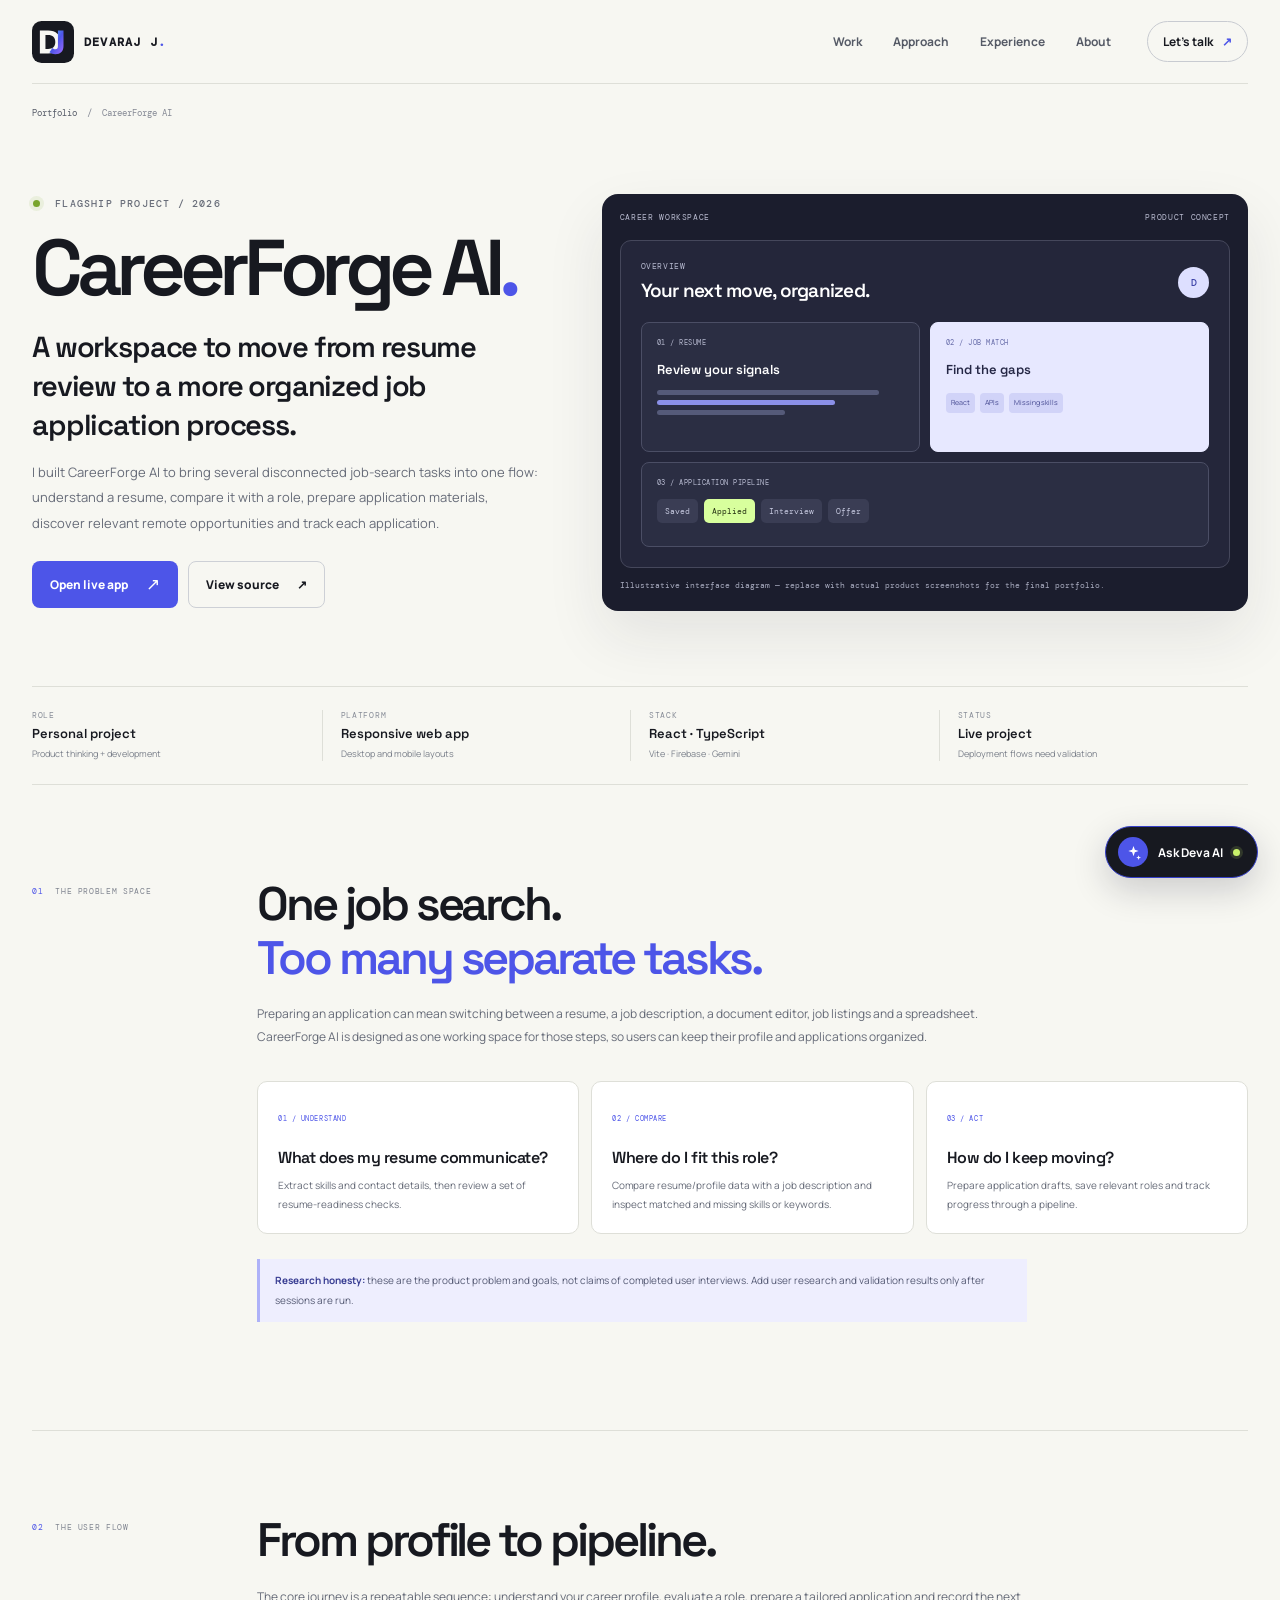
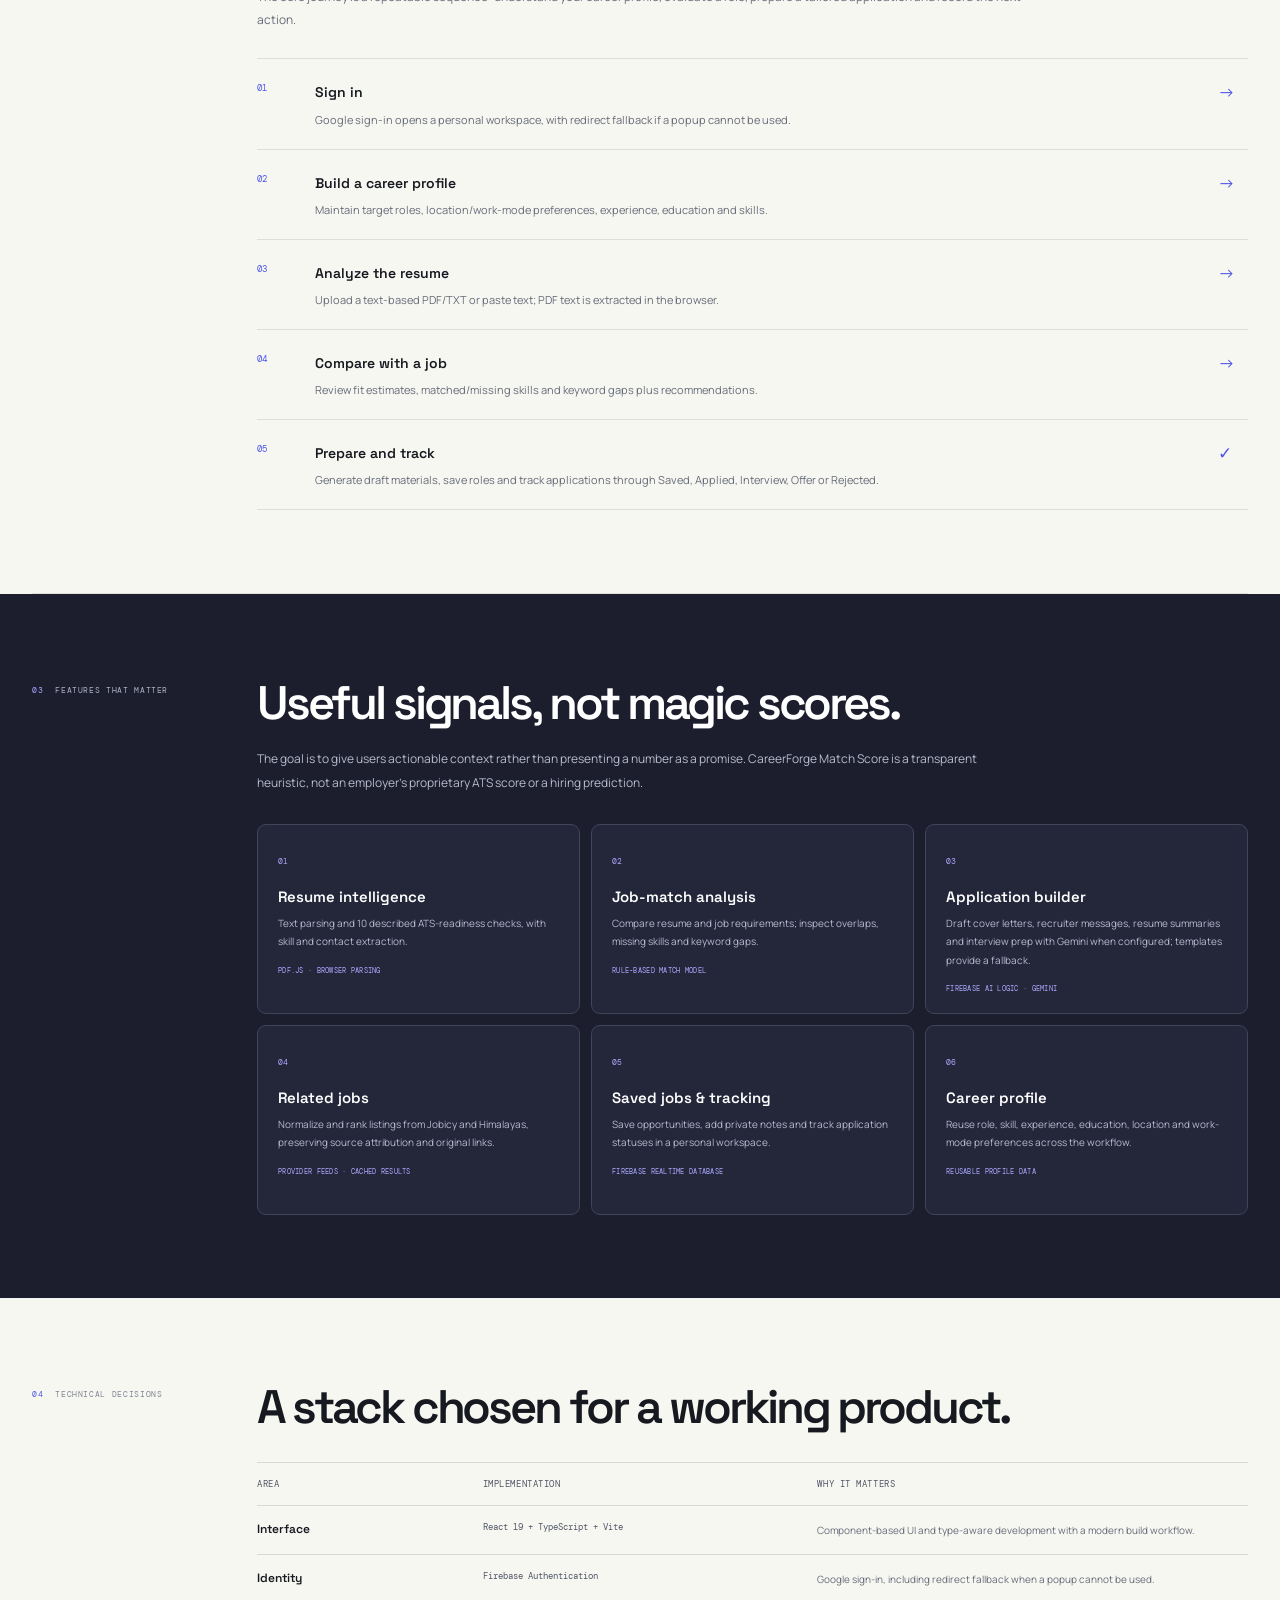
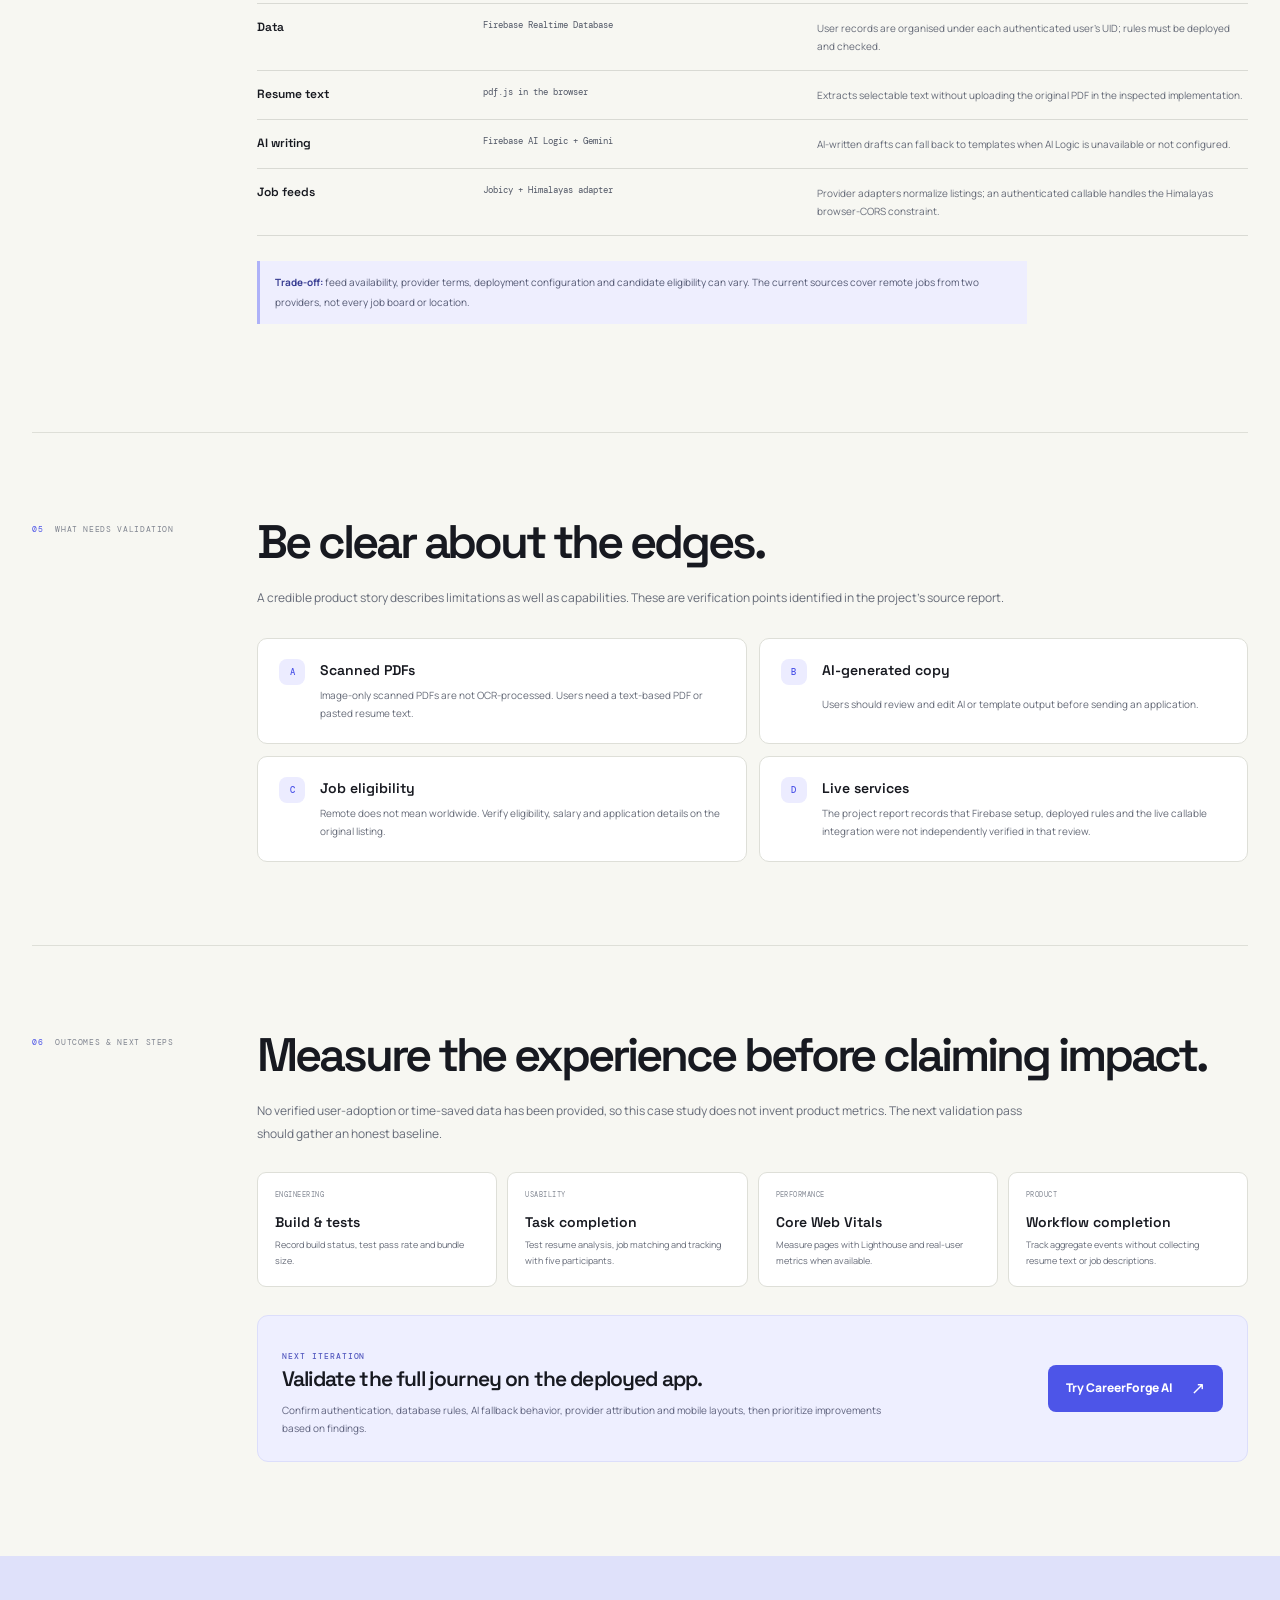
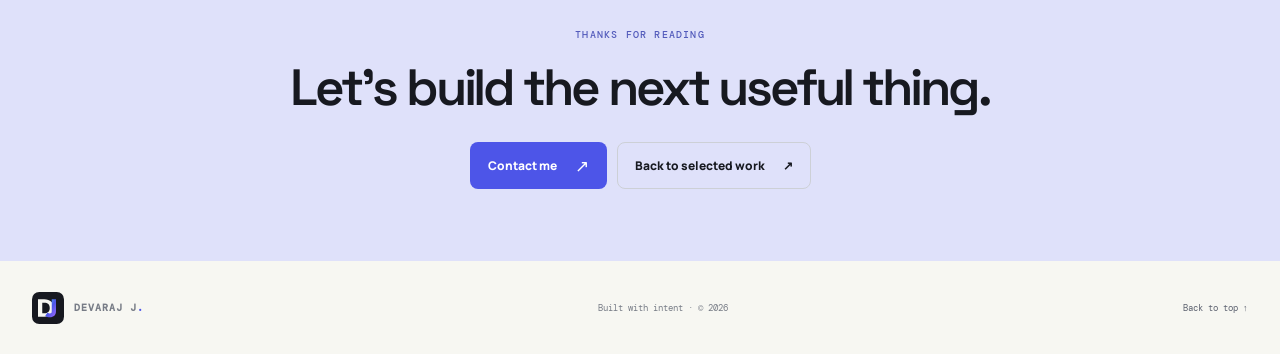
==== case-study.html @ 65871c7b "refresh case-study assistant assets after mobile spacing fix" ====
<!doctype html>
<html lang="en">
<head>
<meta charset="utf-8"><meta name="viewport" content="width=device-width, initial-scale=1">
<meta name="theme-color" content="#f7f7f2">
<title>CareerForge AI Case Study — Devaraj J</title>
<meta name="description" content="A technical and product case study of CareerForge AI: resume analysis, job matching, AI-assisted application drafting, related jobs and application tracking.">
<meta name="robots" content="index,follow">
<link rel="canonical" href="https://devauchiha001.github.io/Devaportfolio/case-study.html">
<meta property="og:type" content="article"><meta property="og:title" content="CareerForge AI — Devaraj J Case Study">
<meta property="og:description" content="Product workflow, technical choices and lessons from building CareerForge AI.">
<meta property="og:image" content="https://raw.githubusercontent.com/devauchiha001/Devaportfolio/main/logo.svg">
<link rel="icon" href="logo.svg"><link rel="preconnect" href="https://fonts.googleapis.com"><link rel="preconnect" href="https://fonts.gstatic.com" crossorigin>
<link href="https://fonts.googleapis.com/css2?family=DM+Mono:wght@400;500&family=Manrope:wght@400;500;600;700;800&family=Space+Grotesk:wght@400;500;600;700&display=swap" rel="stylesheet">
<link rel="stylesheet" href="style.css?v=20261011-2"><link rel="stylesheet" href="case-study.css?v=20261011-2">
<script type="application/ld+json">{"@context":"https://schema.org","@type":"SoftwareApplication","name":"CareerForge AI","applicationCategory":"BusinessApplication","operatingSystem":"Web","url":"https://careerforge-ai.de5.net/","author":{"@type":"Person","name":"Devaraj J"}}</script>
  <link rel="stylesheet" href="ai-assistant.css?v=20261011-4">
</head>
<body>
<a class="skip-link" href="#main">Skip to content</a><div class="site-shell">
<header class="site-header" id="top">
<a class="wordmark" href="index.html" aria-label="Devaraj J portfolio home"><span class="wordmark-mark"><img class="wordmark-image" src="logo.svg" alt=""></span><span class="wordmark-name">DEVARAJ J<span class="wordmark-dot">.</span></span></a>
<button class="menu-toggle" type="button" aria-label="Open navigation" aria-expanded="false" aria-controls="primary-nav"><span></span><span></span></button>
<nav class="primary-nav" id="primary-nav" aria-label="Main navigation"><a href="index.html#work">Work</a><a href="index.html#approach">Approach</a><a href="index.html#experience">Experience</a><a href="index.html#about">About</a></nav>
<a class="header-contact" href="index.html#contact">Let's talk <span aria-hidden="true">↗</span></a>
</header>
<main id="main" class="case-main">
<div class="case-breadcrumb"><a href="index.html">Portfolio</a><span>/</span><span>CareerForge AI</span></div>
<section class="case-hero">
<div class="case-hero-copy reveal"><p class="eyebrow"><span class="eyebrow-dot"></span> FLAGSHIP PROJECT / 2026</p><h1>CareerForge AI<span class="case-dot">.</span></h1>
<p class="case-subtitle">A workspace to move from resume review to a more organized job application process.</p>
<p class="case-intro">I built CareerForge AI to bring several disconnected job-search tasks into one flow: understand a resume, compare it with a role, prepare application materials, discover relevant remote opportunities and track each application.</p>
<div class="case-hero-actions"><a class="button button-primary" href="https://careerforge-ai.de5.net/" target="_blank" rel="noopener noreferrer">Open live app <span aria-hidden="true">↗</span></a><a class="button button-secondary" href="https://github.com/devauchiha001/careerforge-ai-main" target="_blank" rel="noopener noreferrer">View source <span aria-hidden="true">↗</span></a></div></div>
<div class="case-visual reveal" aria-label="Concept illustration of the CareerForge AI workflow">
<div class="case-visual-top"><span>CAREER WORKSPACE</span><span>PRODUCT CONCEPT</span></div>
<div class="case-dashboard"><div class="case-dashboard-head"><div><small>OVERVIEW</small><b>Your next move, organized.</b></div><span class="dashboard-avatar">D</span></div>
<div class="case-dashboard-grid"><div class="dashboard-tile"><span>01 / RESUME</span><b>Review your signals</b><div class="fake-lines"><i></i><i></i><i></i></div></div>
<div class="dashboard-tile accent-tile"><span>02 / JOB MATCH</span><b>Find the gaps</b><div class="skill-chips"><i>React</i><i>APIs</i><i>Missing skills</i></div></div>
<div class="dashboard-tile wide-tile"><span>03 / APPLICATION PIPELINE</span><div class="pipeline"><i>Saved</i><b>Applied</b><i>Interview</i><i>Offer</i></div></div></div></div>
<p class="case-visual-caption">Illustrative interface diagram — replace with actual product screenshots for the final portfolio.</p></div></section>
<section class="case-facts" aria-label="Project details">
<div><span>ROLE</span><b>Personal project</b><small>Product thinking + development</small></div><div><span>PLATFORM</span><b>Responsive web app</b><small>Desktop and mobile layouts</small></div><div><span>STACK</span><b>React · TypeScript</b><small>Vite · Firebase · Gemini</small></div><div><span>STATUS</span><b>Live project</b><small>Deployment flows need validation</small></div></section>
<section class="case-section"><div class="case-section-label"><span>01</span><span>THE PROBLEM SPACE</span></div><div class="case-section-content">
<h2>One job search.<br><em>Too many separate tasks.</em></h2><p>Preparing an application can mean switching between a resume, a job description, a document editor, job listings and a spreadsheet. CareerForge AI is designed as one working space for those steps, so users can keep their profile and applications organized.</p>
<div class="problem-cards"><article><span>01 / UNDERSTAND</span><h3>What does my resume communicate?</h3><p>Extract skills and contact details, then review a set of resume-readiness checks.</p></article><article><span>02 / COMPARE</span><h3>Where do I fit this role?</h3><p>Compare resume/profile data with a job description and inspect matched and missing skills or keywords.</p></article><article><span>03 / ACT</span><h3>How do I keep moving?</h3><p>Prepare application drafts, save relevant roles and track progress through a pipeline.</p></article></div>
<p class="case-note"><strong>Research honesty:</strong> these are the product problem and goals, not claims of completed user interviews. Add user research and validation results only after sessions are run.</p></div></section>
<section class="case-section"><div class="case-section-label"><span>02</span><span>THE USER FLOW</span></div><div class="case-section-content">
<h2>From profile to pipeline.</h2><p>The core journey is a repeatable sequence: understand your career profile, evaluate a role, prepare a tailored application and record the next action.</p>
<ol class="flow-list">
<li><span>01</span><div><b>Sign in</b><p>Google sign-in opens a personal workspace, with redirect fallback if a popup cannot be used.</p></div><i>→</i></li>
<li><span>02</span><div><b>Build a career profile</b><p>Maintain target roles, location/work-mode preferences, experience, education and skills.</p></div><i>→</i></li>
<li><span>03</span><div><b>Analyze the resume</b><p>Upload a text-based PDF/TXT or paste text; PDF text is extracted in the browser.</p></div><i>→</i></li>
<li><span>04</span><div><b>Compare with a job</b><p>Review fit estimates, matched/missing skills and keyword gaps plus recommendations.</p></div><i>→</i></li>
<li><span>05</span><div><b>Prepare and track</b><p>Generate draft materials, save roles and track applications through Saved, Applied, Interview, Offer or Rejected.</p></div><i>✓</i></li>
</ol></div></section>
<section class="case-section case-dark"><div class="case-section-label"><span>03</span><span>FEATURES THAT MATTER</span></div><div class="case-section-content">
<h2>Useful signals, not magic scores.</h2><p>The goal is to give users actionable context rather than presenting a number as a promise. CareerForge Match Score is a transparent heuristic, not an employer's proprietary ATS score or a hiring prediction.</p>
<div class="capability-grid">
<article><span>01</span><h3>Resume intelligence</h3><p>Text parsing and 10 described ATS-readiness checks, with skill and contact extraction.</p><small>PDF.JS · BROWSER PARSING</small></article>
<article><span>02</span><h3>Job-match analysis</h3><p>Compare resume and job requirements; inspect overlaps, missing skills and keyword gaps.</p><small>RULE-BASED MATCH MODEL</small></article>
<article><span>03</span><h3>Application builder</h3><p>Draft cover letters, recruiter messages, resume summaries and interview prep with Gemini when configured; templates provide a fallback.</p><small>FIREBASE AI LOGIC · GEMINI</small></article>
<article><span>04</span><h3>Related jobs</h3><p>Normalize and rank listings from Jobicy and Himalayas, preserving source attribution and original links.</p><small>PROVIDER FEEDS · CACHED RESULTS</small></article>
<article><span>05</span><h3>Saved jobs & tracking</h3><p>Save opportunities, add private notes and track application statuses in a personal workspace.</p><small>FIREBASE REALTIME DATABASE</small></article>
<article><span>06</span><h3>Career profile</h3><p>Reuse role, skill, experience, education, location and work-mode preferences across the workflow.</p><small>REUSABLE PROFILE DATA</small></article>
</div></div></section>
<section class="case-section"><div class="case-section-label"><span>04</span><span>TECHNICAL DECISIONS</span></div><div class="case-section-content">
<h2>A stack chosen for a working product.</h2>
<div class="decision-table"><div class="decision-row decision-head"><span>AREA</span><span>IMPLEMENTATION</span><span>WHY IT MATTERS</span></div>
<div class="decision-row"><b>Interface</b><span>React 19 + TypeScript + Vite</span><p>Component-based UI and type-aware development with a modern build workflow.</p></div>
<div class="decision-row"><b>Identity</b><span>Firebase Authentication</span><p>Google sign-in, including redirect fallback when a popup cannot be used.</p></div>
<div class="decision-row"><b>Data</b><span>Firebase Realtime Database</span><p>User records are organised under each authenticated user's UID; rules must be deployed and checked.</p></div>
<div class="decision-row"><b>Resume text</b><span>pdf.js in the browser</span><p>Extracts selectable text without uploading the original PDF in the inspected implementation.</p></div>
<div class="decision-row"><b>AI writing</b><span>Firebase AI Logic + Gemini</span><p>AI-written drafts can fall back to templates when AI Logic is unavailable or not configured.</p></div>
<div class="decision-row"><b>Job feeds</b><span>Jobicy + Himalayas adapter</span><p>Provider adapters normalize listings; an authenticated callable handles the Himalayas browser-CORS constraint.</p></div></div>
<p class="case-note"><strong>Trade-off:</strong> feed availability, provider terms, deployment configuration and candidate eligibility can vary. The current sources cover remote jobs from two providers, not every job board or location.</p></div></section>
<section class="case-section"><div class="case-section-label"><span>05</span><span>WHAT NEEDS VALIDATION</span></div><div class="case-section-content">
<h2>Be clear about the edges.</h2><p>A credible product story describes limitations as well as capabilities. These are verification points identified in the project's source report.</p>
<div class="learning-grid">
<article><span class="learning-number">A</span><h3>Scanned PDFs</h3><p>Image-only scanned PDFs are not OCR-processed. Users need a text-based PDF or pasted resume text.</p></article>
<article><span class="learning-number">B</span><h3>AI-generated copy</h3><p>Users should review and edit AI or template output before sending an application.</p></article>
<article><span class="learning-number">C</span><h3>Job eligibility</h3><p>Remote does not mean worldwide. Verify eligibility, salary and application details on the original listing.</p></article>
<article><span class="learning-number">D</span><h3>Live services</h3><p>The project report records that Firebase setup, deployed rules and the live callable integration were not independently verified in that review.</p></article>
</div></div></section>
<section class="case-section case-metrics"><div class="case-section-label"><span>06</span><span>OUTCOMES & NEXT STEPS</span></div><div class="case-section-content">
<h2>Measure the experience before claiming impact.</h2><p>No verified user-adoption or time-saved data has been provided, so this case study does not invent product metrics. The next validation pass should gather an honest baseline.</p>
<div class="metric-grid"><div><span>ENGINEERING</span><b>Build & tests</b><small>Record build status, test pass rate and bundle size.</small></div><div><span>USABILITY</span><b>Task completion</b><small>Test resume analysis, job matching and tracking with five participants.</small></div><div><span>PERFORMANCE</span><b>Core Web Vitals</b><small>Measure pages with Lighthouse and real-user metrics when available.</small></div><div><span>PRODUCT</span><b>Workflow completion</b><small>Track aggregate events without collecting resume text or job descriptions.</small></div></div>
<div class="next-step"><div><span class="eyebrow">NEXT ITERATION</span><h3>Validate the full journey on the deployed app.</h3><p>Confirm authentication, database rules, AI fallback behavior, provider attribution and mobile layouts, then prioritize improvements based on findings.</p></div><a class="button button-primary" href="https://careerforge-ai.de5.net/" target="_blank" rel="noopener noreferrer">Try CareerForge AI <span aria-hidden="true">↗</span></a></div>
</div></section>
<section class="case-end"><div class="section-wrap case-end-inner"><p class="eyebrow">THANKS FOR READING</p><h2>Let's build the next useful thing.</h2><div><a class="button button-primary" href="index.html#contact">Contact me <span aria-hidden="true">↗</span></a><a class="button button-secondary" href="index.html#work">Back to selected work <span aria-hidden="true">↗</span></a></div></div></section>
</main>
<footer class="site-footer"><a class="wordmark" href="index.html"><span class="wordmark-mark"><img class="wordmark-image" src="logo.svg" alt=""></span><span class="wordmark-name">DEVARAJ J<span class="wordmark-dot">.</span></span></a><span>Built with intent · © <span id="year"></span></span><a href="#top" class="back-top">Back to top ↑</a></footer>
</div><script src="script.js"></script>

  <div class="deva-ai-widget" id="deva-ai-widget">
    <aside class="deva-ai-panel" id="deva-ai-panel" role="dialog" aria-modal="false" aria-labelledby="deva-ai-title" aria-describedby="deva-ai-status" hidden>
      <div class="deva-ai-panel-head">
        <div class="deva-ai-avatar" aria-hidden="true">
          <svg viewBox="0 0 24 24" fill="none"><path d="M12 2.7 13.9 8l5.4 1.9-5.4 1.9-1.9 5.4-1.9-5.4-5.4-1.9L10.1 8 12 2.7Z" fill="currentColor"/><path d="m19.2 15.8.9 2.5 2.5.9-2.5.9-.9 2.5-.9-2.5-2.5-.9 2.5-.9.9-2.5Z" fill="currentColor"/></svg>
        </div>
        <div class="deva-ai-heading">
          <strong id="deva-ai-title">Deva AI</strong>
          <span>Portfolio assistant</span>
        </div>
        <span class="deva-ai-online"><i></i> Online</span>
        <button class="deva-ai-close" id="deva-ai-close" type="button" aria-label="Close Deva AI">
          <svg viewBox="0 0 24 24" fill="none" aria-hidden="true"><path d="m6 6 12 12M18 6 6 18" stroke="currentColor" stroke-width="1.8" stroke-linecap="round"/></svg>
        </button>
      </div>
      <p class="deva-ai-status" id="deva-ai-status">Preview mode · replies use curated portfolio information; messages are not sent to an AI service yet.</p>
      <div class="deva-ai-messages" id="deva-ai-messages" role="log" aria-live="polite" aria-relevant="additions text">
        <div class="deva-ai-message deva-ai-message-assistant">
          <div class="deva-ai-message-label">DEVA AI</div>
          <div class="deva-ai-bubble">Hi! I can help you explore Devaraj’s projects, skills, experience, and contact links. What would you like to know?</div>
        </div>
      </div>
      <div class="deva-ai-suggestions" id="deva-ai-suggestions" aria-label="Suggested questions">
        <button type="button" data-question="Tell me about CareerForge AI">CareerForge AI</button>
        <button type="button" data-question="Summarize Devaraj's skills">Technical skills</button>
        <button type="button" data-question="Give me a recruiter summary">Recruiter summary</button>
      </div>
      <form class="deva-ai-form" id="deva-ai-form">
        <label class="deva-ai-sr-only" for="deva-ai-input">Ask Deva AI a question</label>
        <input id="deva-ai-input" name="question" type="text" maxlength="500" placeholder="Ask about a project or skill…" autocomplete="off" required>
        <button type="submit" aria-label="Send question">
          <svg viewBox="0 0 24 24" fill="none" aria-hidden="true"><path d="M21 3 10.8 13.2M21 3l-6.5 18-3.7-7.8L3 9.5 21 3Z" stroke="currentColor" stroke-width="1.8" stroke-linecap="round" stroke-linejoin="round"/></svg>
        </button>
      </form>
      <p class="deva-ai-footnote">Answers are based on published portfolio content. Verify technical details in the linked repositories.</p>
    </aside>
    <button class="deva-ai-launcher" id="deva-ai-launcher" type="button" aria-expanded="false" aria-controls="deva-ai-panel" aria-label="Open Deva AI portfolio assistant">
      <span class="deva-ai-launcher-icon" aria-hidden="true"><svg viewBox="0 0 24 24" fill="none"><path d="M12 2.7 13.9 8l5.4 1.9-5.4 1.9-1.9 5.4-1.9-5.4-5.4-1.9L10.1 8 12 2.7Z" fill="currentColor"/><path d="M19.2 15.8l.9 2.5 2.5.9-2.5.9-.9 2.5-.9-2.5-2.5-.9 2.5-.9.9-2.5Z" fill="currentColor"/></svg></span>
      <span>Ask Deva AI</span>
      <span class="deva-ai-launcher-dot" aria-hidden="true"></span>
    </button>
  </div>
<script src="ai-assistant.js?v=20261011-4"></script>
</body></html>
---- style.css ----
:root{--paper:#f7f7f2;--paper-2:#eeefe8;--ink:#171920;--muted:#666b78;--subtle:#8b909a;--line:#dedfd8;--cobalt:#4d55e8;--cobalt-dark:#353fc8;--lavender:#e6e7ff;--lime:#c9f36a;--white:#fff;--display:"Space Grotesk",sans-serif;--body:"Manrope",sans-serif;--mono:"DM Mono",monospace;--page:1220px}*{box-sizing:border-box}html{scroll-behavior:smooth;scroll-padding-top:90px}body{margin:0;background:var(--paper);color:var(--ink);font-family:var(--body);line-height:1.65;-webkit-font-smoothing:antialiased}a{color:inherit}button,a{-webkit-tap-highlight-color:transparent}button{font:inherit}.skip-link{position:absolute;z-index:999;top:10px;left:12px;padding:10px 14px;background:var(--ink);color:#fff;transform:translateY(-160%);border-radius:7px}.skip-link:focus{transform:translateY(0)}.site-shell{overflow:hidden}.section-wrap{width:min(calc(100% - 64px),var(--page));margin-inline:auto}.site-header{height:84px;display:flex;align-items:center;gap:36px;width:min(calc(100% - 64px),var(--page));margin:auto;border-bottom:1px solid var(--line);position:relative;z-index:20}.wordmark{display:inline-flex;align-items:center;gap:10px;text-decoration:none;min-width:max-content}.wordmark-mark{width:37px;height:37px;display:grid;place-items:center;border:1.5px solid var(--ink);border-radius:11px;font:700 13px var(--display);letter-spacing:-.1em}.wordmark-mark span{color:var(--cobalt)}.wordmark-name{font:700 12px var(--mono);letter-spacing:.1em}.wordmark-dot{color:var(--cobalt)}.primary-nav{display:flex;align-items:center;gap:31px;margin-left:auto}.primary-nav a,.header-contact{font-size:12px;text-decoration:none;font-weight:700;color:#555a66;transition:color .2s}.primary-nav a:hover,.primary-nav a:focus-visible{color:var(--cobalt)}.header-contact{color:var(--ink);border:1px solid #c8cbd1;padding:10px 15px;border-radius:99px;min-width:max-content}.header-contact span{color:var(--cobalt);margin-left:7px}.menu-toggle{display:none}.hero{display:grid;grid-template-columns:1.03fr .97fr;gap:52px;align-items:center;padding-block:94px 102px;min-height:665px}.eyebrow{font:500 10px var(--mono);letter-spacing:.12em;color:#686d79;margin:0 0 18px}.eyebrow-dot{display:inline-block;width:7px;height:7px;border-radius:50%;background:#79a52c;box-shadow:0 0 0 4px #79a52c1a;margin:0 8px 0 1px}.hero h1{font:600 clamp(43px,5.25vw,70px)/1.08 var(--display);letter-spacing:-.065em;max-width:680px;margin:0}.text-highlight{color:var(--cobalt);position:relative}.hero-summary{font-size:15px;line-height:1.85;color:var(--muted);max-width:560px;margin:26px 0 0}.hero-actions,.contact-actions{display:flex;flex-wrap:wrap;gap:11px;margin-top:27px}.button{min-height:47px;display:inline-flex;align-items:center;justify-content:center;gap:18px;text-decoration:none;border-radius:8px;padding:0 17px;font-size:12px;font-weight:800;border:1px solid transparent;transition:transform .22s,background .22s,border-color .22s}.button:hover{transform:translateY(-2px)}.button:focus-visible,.text-link:focus-visible,.primary-nav a:focus-visible,.header-contact:focus-visible,.about-links a:focus-visible,.back-top:focus-visible{outline:3px solid #767cff;outline-offset:4px}.button-primary{background:var(--cobalt);color:white}.button-primary:hover{background:var(--cobalt-dark)}.button-primary span{font-size:17px;font-weight:400}.button-secondary{background:transparent;border-color:#cdd0d6;color:var(--ink)}.button-secondary:hover{border-color:var(--cobalt)}.hero-footnote{margin-top:33px;display:flex;gap:20px;flex-wrap:wrap;font:400 10px var(--mono);color:#777c86}.availability{display:inline-flex;align-items:center;gap:8px}.availability span{height:6px;width:6px;background:#78a52c;border-radius:50%}.hero-location{padding-left:20px;border-left:1px solid var(--line)}.hero-visual{position:relative;min-width:0;padding:17px 0 9px 14px}.visual-topline,.visual-caption{display:flex;justify-content:space-between;gap:12px;font:400 9px var(--mono);letter-spacing:.05em;color:#777b87}.tiny-status{display:inline-flex;gap:6px;align-items:center}.tiny-status i,.status-tag i{width:6px;height:6px;background:#79a52c;border-radius:50%;display:inline-block}.product-window{position:relative;z-index:1;margin-top:13px;border:1px solid #d5d6d0;border-radius:13px;background:#fff;box-shadow:0 28px 80px #25274313;overflow:hidden;transform:rotate(1.1deg)}.window-bar{height:37px;background:#f6f6f4;border-bottom:1px solid #e8e8e4;display:flex;align-items:center;justify-content:space-between;padding:0 14px;color:#777b84;font:400 9px var(--mono)}.window-dots{display:flex;gap:4px}.window-dots i{height:6px;width:6px;border-radius:50%;background:#d0d2d7}.window-dots i:first-child{background:#d6a7a2}.window-dots i:nth-child(2){background:#e7d19d}.window-dots i:nth-child(3){background:#add1a4}.window-menu{letter-spacing:1px}.workspace{display:grid;grid-template-columns:45px 1fr;min-height:325px}.workspace-sidebar{padding:14px 0;display:flex;align-items:center;flex-direction:column;gap:18px;background:#fafaf8;border-right:1px solid #ededea;color:#999eaa}.mini-brand{font:700 13px var(--display);color:var(--cobalt);margin-bottom:8px}.workspace-sidebar i{font-style:normal;font-size:13px;width:25px;height:25px;display:grid;place-items:center;border-radius:7px}.workspace-sidebar .side-active{background:var(--lavender);color:var(--cobalt)}.side-bottom{margin-top:auto;background:#ececff;color:var(--cobalt);border-radius:50%;width:24px;height:24px;display:grid;place-items:center;font:500 8px var(--mono)}.workspace-content{padding:20px 20px 16px;min-width:0}.workspace-greeting{display:flex;justify-content:space-between;align-items:center;gap:10px}.workspace-greeting>div{display:grid;gap:5px}.ui-overline{font:400 8px var(--mono);letter-spacing:.09em;color:#8e93a0}.workspace-greeting strong{font:600 17px var(--display);letter-spacing:-.04em}.avatar-chip{height:25px;width:25px;border-radius:8px;background:#f0eeff;display:grid;place-items:center;color:var(--cobalt);font:600 10px var(--mono)}.mini-stat-row{display:grid;grid-template-columns:1fr 1fr;gap:10px;margin-top:17px}.mini-stat{border:1px solid #e8e9ed;border-radius:7px;padding:12px;display:grid;gap:5px}.mini-stat small,.match-panel-heading{font:400 8px var(--mono);letter-spacing:.06em;color:#838894}.mini-stat b{font:600 13px var(--display)}.stat-pill,.stat-link{font-size:8px;color:#6a8f29}.stat-link{color:var(--cobalt)}.match-panel{border:1px solid #e4e5ed;border-radius:8px;padding:13px;margin-top:11px;background:#fdfdff}.match-panel-heading{display:flex;justify-content:space-between;align-items:center}.match-badge{font-size:7px;background:#efefff;color:var(--cobalt);border-radius:99px;padding:4px 6px}.match-role{display:flex;align-items:center;gap:9px;margin-top:13px}.company-mark{width:30px;height:30px;display:grid;place-items:center;border-radius:7px;background:#ececff;color:var(--cobalt);font-size:16px}.match-role>div{display:grid;gap:2px;min-width:0}.match-role b{font-size:10px}.match-role small{font-size:8px;color:#9297a1}.match-arrow{margin-left:auto;color:var(--cobalt)}.match-line{height:5px;background:#edeeef;border-radius:99px;margin-top:15px;overflow:hidden}.match-line span{display:block;width:68%;height:100%;background:#858bf0;border-radius:inherit}.match-foot{display:flex;justify-content:space-between;gap:8px;font-size:8px;color:#8b909b;margin-top:7px}.mini-row-footer{display:flex;justify-content:space-between;gap:6px;margin-top:13px;font-size:7px;color:#9b9faa}.visual-caption{margin-top:13px;font-size:8px}.orbit{position:absolute;border:1px solid #dfe0ff;border-radius:50%;pointer-events:none}.orbit-one{height:295px;width:295px;right:-80px;top:26px}.orbit-two{height:385px;width:385px;right:-125px;top:-20px;border-color:#e8e9f5}.tech-ribbon{border-block:1px solid var(--line);background:#f1f2ec;min-height:75px;display:flex;align-items:center;justify-content:center;gap:32px;padding:20px 32px;flex-wrap:wrap}.ribbon-label{font:500 9px var(--mono);letter-spacing:.11em;color:#8b9097}.ribbon-items{display:flex;align-items:center;gap:22px;flex-wrap:wrap;justify-content:center}.ribbon-items span{font:600 12px var(--display);color:#545966}.ribbon-items i{font-style:normal;font-size:11px;color:var(--cobalt)}.work-section{padding-block:116px 125px}.section-heading{display:flex;align-items:end;justify-content:space-between;gap:45px;margin-bottom:45px}.section-heading h2{font:600 clamp(34px,4vw,51px)/1.13 var(--display);letter-spacing:-.06em;margin:0}.heading-period{color:var(--cobalt)}.section-intro{max-width:390px;color:var(--muted);font-size:13px;line-height:1.85;margin:0 0 4px}.featured-project{display:grid;grid-template-columns:1fr 1fr;border:1px solid #d8d9d2;border-radius:15px;overflow:hidden;background:#fff;box-shadow:0 12px 35px #292d4410}.featured-art{min-height:425px;padding:22px 24px;position:relative;overflow:hidden;background:#181a2a;color:white;display:flex;flex-direction:column;justify-content:space-between}.featured-art:before{content:"";position:absolute;width:410px;height:410px;border:1px solid #fff2;border-radius:50%;right:-160px;top:18px}.featured-art:after{content:"";position:absolute;width:310px;height:310px;border:1px solid #fff2;border-radius:50%;right:-110px;top:68px}.art-label{position:relative;z-index:2;display:flex;justify-content:space-between;font:400 9px var(--mono);letter-spacing:.08em;color:#b8bbd0}.forge-art-title{position:relative;z-index:2;margin-top:37px;font:600 clamp(45px,5.4vw,72px)/.96 var(--display);letter-spacing:-.075em}.forge-art-title span{color:#aaaaff}.forge-art-title b{font:500 12px var(--mono);letter-spacing:.08em;vertical-align:top;margin-left:8px;color:var(--lime)}.forge-art-subtitle{position:relative;z-index:2;font:400 9px var(--mono);letter-spacing:.17em;color:#c5c7dc;margin-top:11px}.forge-art-panels{position:relative;z-index:2;display:flex;justify-content:flex-end;align-items:end;gap:9px;margin-top:16px}.forge-panel{border:1px solid #ffffff33;background:#202237ed;border-radius:8px;padding:12px;width:48%;box-shadow:0 15px 30px #0003}.forge-panel>span{font:400 7px var(--mono);letter-spacing:.08em;color:#aaaec6}.forge-panel i{height:6px;background:#6b6f8d;display:block;border-radius:99px;margin-top:10px;width:88%}.forge-panel i:nth-of-type(2){width:69%;background:#9a9df9}.forge-panel i.short{width:48%}.forge-panel b{display:block;font:500 10px var(--display);margin-top:13px}.panel-two{transform:translateY(-15px);background:#292b43}.panel-check{height:32px;width:32px;border-radius:9px;background:#d8ff92;color:#26340e;display:grid;place-items:center;font-weight:800;margin-top:12px}.forge-panel small{display:block;margin-top:4px;color:#bec1d6;font-size:7px}.art-grid-lines{position:absolute;inset:0;background-image:linear-gradient(#fff 1px,transparent 1px),linear-gradient(90deg,#fff 1px,transparent 1px);background-size:37px 37px;opacity:.045;pointer-events:none}.featured-info{padding:clamp(24px,4vw,49px);display:flex;flex-direction:column;align-items:flex-start}.project-kicker{display:flex;align-items:center;gap:10px;justify-content:space-between;flex-wrap:wrap;width:100%;font:400 8px var(--mono);letter-spacing:.06em;color:#7f8490}.status-tag{display:inline-flex;align-items:center;gap:6px;color:#527824;background:#f0f8e1;border-radius:99px;padding:6px 8px;letter-spacing:0}.featured-info h3{font:600 clamp(27px,3vw,38px)/1.15 var(--display);letter-spacing:-.06em;margin:24px 0 13px;max-width:460px}.featured-info>p,.project-card-copy>p:not(.eyebrow){font-size:12px;line-height:1.9;color:var(--muted);margin:0}.feature-list{display:grid;gap:10px;margin-top:20px;font-size:11px;color:#404551}.feature-list span{display:flex;align-items:center;gap:9px}.feature-list i{font-style:normal;color:var(--cobalt);font-weight:800}.project-stack{display:flex;flex-wrap:wrap;gap:6px;margin-top:19px}.project-stack span{font:400 8px var(--mono);padding:6px 8px;background:#f3f3f0;border:1px solid #e7e8e2;border-radius:5px;color:#626775}.project-links{display:flex;gap:19px;flex-wrap:wrap;margin-top:auto;padding-top:25px}.text-link{font-size:11px;font-weight:800;text-decoration:none;color:var(--cobalt);display:inline-flex;align-items:center;gap:8px}.text-link span{font-size:15px;font-weight:400}.text-link:hover{text-decoration:underline;text-underline-offset:4px}.text-link-muted{color:#535865}.project-grid{display:grid;grid-template-columns:1fr 1fr;gap:19px;margin-top:20px}.project-card{border:1px solid #d8d9d2;border-radius:14px;overflow:hidden;background:#fff}.project-card-art{height:290px;display:block;text-decoration:none;position:relative;overflow:hidden}.study-art{background:#e8e9df;padding:23px}.card-art-number{font:400 8px var(--mono);letter-spacing:.08em;color:#777d72}.study-art-name{font:600 clamp(34px,4vw,54px)/.96 var(--display);letter-spacing:-.07em;margin-top:35px;color:#252922;position:relative;z-index:1}.study-art-name em{font-style:normal;color:#5b64dc}.study-art-card{position:absolute;right:22px;bottom:22px;width:56%;padding:16px;border:1px solid #d7d9cd;border-radius:10px;background:#f8f8f1;box-shadow:0 15px 35px #292d4414;transform:rotate(-3deg)}.study-art-card small{font:400 7px var(--mono);color:#888e7a}.study-art-card b{display:block;margin-top:7px;font:600 12px var(--display)}.study-progress{height:5px;background:#e5e6de;border-radius:99px;display:block;margin-top:12px;overflow:hidden}.study-progress i{display:block;height:100%;width:71%;background:#7780e8}.study-art-card>div{display:flex;justify-content:space-between;margin-top:9px;font-size:7px;color:#73796d}.art-corner-arrow{position:absolute;right:20px;top:20px;height:30px;width:30px;border-radius:50%;background:#f8f8f1;display:grid;place-items:center;color:#4d55e8}.project-card-copy{padding:27px}.project-card-copy .eyebrow{font-size:8px;margin-bottom:10px}.project-card-copy h3{font:600 24px var(--display);letter-spacing:-.04em;margin:0 0 10px}.project-card-copy>.text-link{margin-top:23px}.project-note .note-art{height:290px;padding:24px;background:#e9e8fb;position:relative;overflow:hidden}.note-stamp{font:400 8px var(--mono);letter-spacing:.08em;color:#7776ac}.note-symbol{position:absolute;font:600 120px/.95 var(--display);letter-spacing:-.1em;color:#6766b8;left:28px;top:72px}.note-caption{position:absolute;right:26px;top:100px;font:600 14px/1.5 var(--display);letter-spacing:-.03em;color:#282940;text-align:right}.note-lines{position:absolute;left:30px;right:30px;bottom:25px;display:grid;gap:6px}.note-lines i{height:1px;background:#b9b8db}.note-lines i:nth-child(2){width:77%}.note-lines i:nth-child(3){width:89%}.note-lines i:nth-child(4){width:55%}.approach-section{background:#1c1e2d;color:#fff;padding-block:105px 100px}.approach-section .eyebrow{color:#b7bad2}.approach-section .section-heading h2{font-size:clamp(39px,5vw,61px)}.approach-section .section-heading h2 span{color:#aaaaff}.approach-section .section-intro{color:#b4b7c8}.approach-steps{display:grid;grid-template-columns:repeat(4,1fr);border-top:1px solid #444657;border-bottom:1px solid #444657}.approach-step{padding:25px 22px 25px 0;display:flex;gap:17px;border-right:1px solid #444657}.approach-step:not(:first-child){padding-left:22px}.approach-step:last-child{border-right:0}.approach-step>span{font:400 10px var(--mono);color:#aaaaff;padding-top:5px}.approach-step h3{font:600 15px var(--display);margin:0 0 8px}.approach-step p{font-size:11px;line-height:1.8;color:#b4b7c8;margin:0;max-width:230px}.approach-note{font-size:10px;color:#a1a4b8;margin:17px 0 0}.profile-section{padding-block:116px}.experience-list{border-top:1px solid var(--line)}.experience-row{padding:26px 0;display:grid;grid-template-columns:175px 1fr 155px;align-items:start;gap:25px;border-bottom:1px solid var(--line)}.experience-date{font:400 9px var(--mono);letter-spacing:.02em;color:#777c88;padding-top:6px}.experience-row h3{font:600 18px var(--display);letter-spacing:-.03em;margin:0}.experience-company{font:500 10px var(--mono);color:var(--cobalt);margin:5px 0 8px}.experience-row p:last-child{font-size:12px;color:var(--muted);line-height:1.8;margin:0;max-width:600px}.experience-type{font:400 8px var(--mono);letter-spacing:.04em;color:#7e838d;border:1px solid #dedfd9;border-radius:5px;padding:7px 8px;text-align:center;justify-self:end}.about-section{padding-block:0 115px}.about-card{display:grid;grid-template-columns:130px 1fr;gap:32px;padding:clamp(28px,5vw,60px);border-radius:16px;background:#edeee7;border:1px solid #e1e2da}.about-mark{width:86px;height:86px;border:1px solid #b7b9c3;border-radius:25px;display:grid;place-items:center;font:600 28px var(--display);letter-spacing:-.1em;color:var(--ink);transform:rotate(-5deg)}.about-mark span{color:var(--cobalt)}.about-card h2{font:600 clamp(30px,3.4vw,43px)/1.15 var(--display);letter-spacing:-.06em;margin:0 0 16px}.about-card>div:last-child>p:not(.eyebrow){max-width:780px;font-size:12px;color:var(--muted);line-height:1.95;margin:0}.about-links{display:flex;gap:19px;margin-top:21px}.about-links a{font-size:11px;font-weight:800;text-decoration:none;color:var(--cobalt)}.about-links a span{margin-left:4px}.contact-section{background:#dfe1fa;padding-block:91px}.contact-inner{max-width:var(--page)}.contact-inner .eyebrow{color:#535bbb}.contact-inner h2{font:600 clamp(43px,6.4vw,76px)/1.05 var(--display);letter-spacing:-.07em;margin:0;max-width:850px}.contact-inner>p:not(.eyebrow){max-width:590px;font-size:13px;color:#55596d;line-height:1.9}.button-light{background:#f8f8ff;border-color:#c4c7ec;color:#252849}.button-light:hover{border-color:var(--cobalt)}.contact-small{display:block;margin-top:18px;font:400 9px var(--mono);color:#6f7390}.site-footer{min-height:93px;display:flex;align-items:center;justify-content:space-between;gap:20px;width:min(calc(100% - 64px),var(--page));margin:auto;color:#777c86;font:400 9px var(--mono)}.site-footer .wordmark-mark{height:31px;width:31px;border-radius:9px;font-size:11px}.site-footer .wordmark-name{font-size:10px}.back-top{text-decoration:none;color:#5d6270}.back-top:hover{color:var(--cobalt)}.reveal{opacity:0;transform:translateY(18px);transition:opacity .55s ease,transform .55s cubic-bezier(.2,.75,.25,1)}.reveal.is-visible{opacity:1;transform:none}@media(min-width:1400px){.hero{padding-top:112px;padding-bottom:118px}.hero h1{font-size:72px}}@media(max-width:1000px){.section-wrap,.site-header,.site-footer{width:min(calc(100% - 44px),var(--page))}.hero{grid-template-columns:1fr;gap:35px;padding-block:72px 82px}.hero-copy{max-width:760px}.hero-visual{width:min(100%,680px);margin:auto;padding-left:0}.product-window{transform:none}.orbit-one{right:0}.orbit-two{right:-48px}.section-heading{align-items:start;flex-direction:column;gap:18px}.section-intro{max-width:600px}.featured-project{grid-template-columns:1fr 1fr}.featured-art{min-height:400px}.featured-info{padding:26px}.approach-steps{grid-template-columns:1fr 1fr}.approach-step{padding:22px 20px 22px 0}.approach-step:nth-child(2){border-right:0}.approach-step:nth-child(3){padding-left:0;border-top:1px solid #444657}.approach-step:nth-child(4){border-top:1px solid #444657}.experience-row{grid-template-columns:145px 1fr}.experience-type{grid-column:2;justify-self:start}.about-card{grid-template-columns:90px 1fr;gap:24px}}@media(max-width:700px){html{scroll-padding-top:76px}.section-wrap,.site-header,.site-footer{width:calc(100% - 36px)}.site-header{height:72px;gap:12px}.wordmark-mark{width:33px;height:33px}.wordmark-name{font-size:10px}.header-contact{padding:9px 11px;font-size:10px;margin-left:auto}.menu-toggle{display:flex;order:3;flex-direction:column;justify-content:center;gap:5px;width:38px;height:38px;background:transparent;border:1px solid #d0d2d7;border-radius:8px;cursor:pointer}.menu-toggle span{width:15px;height:1.5px;background:var(--ink);margin:auto}.primary-nav{display:none;position:absolute;top:63px;left:0;right:0;background:#fff;border:1px solid var(--line);border-radius:11px;padding:11px;box-shadow:0 15px 30px #18192015;gap:0;flex-direction:column;align-items:stretch;margin:0}.primary-nav.is-open{display:flex}.primary-nav a{padding:12px 10px;border-radius:6px}.primary-nav a:hover{background:#f3f3f1}.hero{padding-block:58px 66px;min-height:unset;gap:36px}.hero h1{font-size:clamp(39px,11vw,58px)}.hero-summary{font-size:13px;margin-top:20px}.eyebrow{font-size:9px;line-height:1.8}.hero-actions{gap:8px}.button{min-height:44px;padding:0 13px;font-size:10px}.hero-footnote{gap:11px;font-size:8px;margin-top:24px}.hero-location{padding-left:11px}.hero-visual{padding-top:4px}.workspace{grid-template-columns:34px 1fr;min-height:280px}.workspace-sidebar{gap:13px}.workspace-content{padding:14px 12px}.workspace-greeting strong{font-size:13px}.mini-stat{padding:9px}.match-panel{padding:10px}.mini-row-footer{font-size:6px}.visual-topline,.visual-caption{font-size:7px}.orbit-one{height:220px;width:220px;right:-75px}.orbit-two{height:285px;width:285px;right:-102px}.tech-ribbon{gap:14px;padding:18px 16px}.ribbon-label{width:100%;text-align:center}.ribbon-items{gap:10px 13px}.ribbon-items span{font-size:10px}.work-section,.profile-section{padding-block:77px}.section-heading{margin-bottom:29px;gap:12px}.section-heading h2{font-size:clamp(32px,9vw,43px)}.section-intro{font-size:12px}.featured-project{grid-template-columns:1fr}.featured-art{min-height:350px;padding:18px}.forge-art-title{font-size:60px;margin-top:28px}.forge-art-panels{margin-top:15px}.featured-info{padding:24px 21px}.featured-info h3{font-size:30px;margin-top:19px}.project-links{margin-top:5px}.project-grid{grid-template-columns:1fr;gap:14px;margin-top:14px}.project-card-art,.study-art,.project-note .note-art{height:245px}.study-art-name{font-size:43px}.study-art-card{width:58%;padding:12px;right:15px;bottom:15px}.note-symbol{font-size:105px;top:60px}.note-caption{top:85px;right:20px;font-size:12px}.project-card-copy{padding:22px}.approach-section{padding-block:75px}.approach-steps{grid-template-columns:1fr}.approach-step,.approach-step:not(:first-child),.approach-step:nth-child(3),.approach-step:nth-child(4){padding:19px 0;border-right:0;border-top:1px solid #444657}.approach-step:first-child{border-top:0}.approach-step p{max-width:none}.experience-row{grid-template-columns:1fr;gap:8px;padding:22px 0}.experience-date{font-size:8px}.experience-row h3{font-size:17px}.experience-type{grid-column:1;font-size:7px;margin-top:4px}.about-section{padding-bottom:78px}.about-card{grid-template-columns:1fr;padding:25px 22px;gap:20px}.about-mark{height:64px;width:64px;font-size:22px;border-radius:19px}.about-card h2{font-size:32px}.contact-section{padding-block:70px}.contact-inner h2{font-size:clamp(39px,11vw,58px)}.contact-inner>p:not(.eyebrow){font-size:12px}.site-footer{padding-block:22px;min-height:unset;flex-wrap:wrap}.site-footer>span{order:3;width:100%}}@media(max-width:380px){.wordmark{gap:7px}.wordmark-name{letter-spacing:.05em}.header-contact{padding:8px}.hero h1{font-size:37px}.hero-location{display:none}.workspace-content{padding:12px 8px}.match-foot{font-size:7px}.project-kicker{font-size:7px}.forge-art-title{font-size:52px}}@media(prefers-reduced-motion:reduce){html{scroll-behavior:auto}*,*::before,*::after{animation-duration:.01ms!important;animation-iteration-count:1!important;scroll-behavior:auto!important;transition-duration:.01ms!important}.reveal{opacity:1;transform:none}}
/* Refined identity and visible professional-profile links */
.wordmark-mark{width:42px;height:42px;border:0;border-radius:0;background:transparent;overflow:visible;letter-spacing:0;font-size:initial}
.wordmark-image{display:block;width:100%;height:100%;object-fit:contain}
.site-footer .wordmark-mark{width:32px;height:32px;border:0;border-radius:0}
.hero-social-links{display:flex;flex-wrap:wrap;align-items:center;gap:9px 10px;margin-top:17px;max-width:100%}
.hero-social-links a{display:inline-flex;align-items:center;justify-content:center;gap:7px;max-width:100%;white-space:nowrap;flex:0 0 auto;font:500 10px var(--mono);line-height:1.3;color:#4d5361;text-decoration:none;padding:9px 11px;border:1px solid #dedfd8;border-radius:8px;background:rgba(255,255,255,.62);transition:color .2s,border-color .2s,background .2s}
.hero-social-links a span{color:var(--cobalt);font-size:14px;line-height:1}
.hero-social-links a:hover{color:var(--cobalt);border-color:#b8bbf4;background:#fff}
@media(max-width:700px){.wordmark-mark{width:36px;height:36px}.hero-social-links{margin-top:14px;gap:8px}.hero-social-links a{font-size:9px;padding:8px 9px}.hero-social-links a:last-child{max-width:100%}}
---- case-study.css ----
.case-main{padding-bottom:0}.case-breadcrumb{width:min(calc(100% - 64px),var(--page));margin:0 auto;padding:23px 0;font:400 9px var(--mono);color:#858995;display:flex;gap:10px}.case-breadcrumb a{color:#575c69;text-decoration:none}.case-hero{width:min(calc(100% - 64px),var(--page));margin:auto;padding:52px 0 75px;display:grid;grid-template-columns:.88fr 1.12fr;gap:62px;align-items:center}.case-hero h1{font:600 clamp(45px,6.3vw,79px)/1 var(--display);letter-spacing:-.08em;margin:0}.case-dot{color:var(--cobalt)}.case-subtitle{font:600 clamp(21px,2.3vw,29px)/1.35 var(--display);letter-spacing:-.04em;margin:20px 0 16px;max-width:590px}.case-intro{font-size:13px;line-height:1.95;color:var(--muted);max-width:570px}.case-hero-actions{display:flex;flex-wrap:wrap;gap:10px;margin-top:25px}.case-visual{background:#1b1d2d;border-radius:16px;padding:18px;box-shadow:0 25px 60px #1d1e3917;color:#fff}.case-visual-top{display:flex;justify-content:space-between;gap:10px;font:400 8px var(--mono);letter-spacing:.08em;color:#b9bbd0}.case-dashboard{border:1px solid #45475b;background:#24263a;border-radius:11px;margin-top:18px;padding:20px}.case-dashboard-head{display:flex;justify-content:space-between;align-items:center}.case-dashboard-head>div{display:grid;gap:7px}.case-dashboard-head small,.dashboard-tile>span{font:400 8px var(--mono);letter-spacing:.07em;color:#b7bad0}.case-dashboard-head b{font:600 19px var(--display);letter-spacing:-.04em}.dashboard-avatar{width:31px;height:31px;display:grid;place-items:center;border-radius:50%;background:#dddfff;color:#3d43a8;font:500 10px var(--mono)}.case-dashboard-grid{display:grid;grid-template-columns:1fr 1fr;gap:10px;margin-top:19px}.dashboard-tile{padding:15px;border:1px solid #4b4e65;border-radius:8px;background:#2b2e43;min-height:130px}.dashboard-tile>span{display:block;font-size:7px}.dashboard-tile>b{display:block;font:600 13px var(--display);margin-top:14px}.fake-lines{display:grid;gap:5px;margin-top:12px}.fake-lines i{display:block;height:5px;border-radius:99px;background:#555a79;width:90%}.fake-lines i:nth-child(2){width:72%;background:#8b90e8}.fake-lines i:nth-child(3){width:52%}.accent-tile{background:#e7e8ff;color:#252745;border-color:#e7e8ff}.accent-tile>span{color:#686daa}.skill-chips{display:flex;flex-wrap:wrap;gap:5px;margin-top:15px}.skill-chips i{font-style:normal;border-radius:4px;background:#d1d3f8;padding:4px 5px;font-size:7px;color:#474b92}.wide-tile{grid-column:1/-1;min-height:85px}.pipeline{display:flex;gap:6px;margin-top:12px;flex-wrap:wrap}.pipeline i,.pipeline b{font-style:normal;font:400 8px var(--mono);padding:7px 8px;border-radius:5px;background:#3a3d54;color:#c6c9df}.pipeline b{background:#d8ff9d;color:#243111}.case-visual-caption{font:400 8px var(--mono);line-height:1.7;color:#a9acc0;margin:11px 0 0}.case-facts{width:min(calc(100% - 64px),var(--page));margin:0 auto 10px;border-block:1px solid var(--line);display:grid;grid-template-columns:repeat(4,1fr);padding:23px 0;gap:18px}.case-facts>div{display:grid;gap:5px;border-right:1px solid var(--line);padding-right:15px}.case-facts>div:last-child{border-right:0}.case-facts span{font:400 8px var(--mono);letter-spacing:.09em;color:#888d98}.case-facts b{font:600 13px var(--display)}.case-facts small{font-size:9px;color:#7b808b}.case-section{width:min(calc(100% - 64px),var(--page));margin:0 auto;padding:83px 0;display:grid;grid-template-columns:190px 1fr;gap:35px;border-bottom:1px solid var(--line)}.case-section-label{display:flex;gap:12px;align-items:flex-start;padding-top:8px;font:400 8px var(--mono);letter-spacing:.08em;color:#808590}.case-section-label span:first-child{color:var(--cobalt)}.case-section-content{min-width:0}.case-section-content>h2{font:600 clamp(32px,4vw,47px)/1.13 var(--display);letter-spacing:-.065em;margin:0 0 17px}.case-section-content>h2 em{font-style:normal;color:var(--cobalt)}.case-section-content>p{max-width:770px;color:var(--muted);font-size:12px;line-height:1.95;margin:0 0 25px}.problem-cards{display:grid;grid-template-columns:repeat(3,1fr);gap:12px;margin-top:33px}.problem-cards article{padding:20px;border:1px solid var(--line);background:#fff;border-radius:10px}.problem-cards article>span{font:400 7px var(--mono);letter-spacing:.08em;color:var(--cobalt)}.problem-cards h3{font:600 16px/1.35 var(--display);letter-spacing:-.03em;margin:18px 0 8px}.problem-cards p{font-size:10px;line-height:1.85;color:var(--muted);margin:0}.case-note{border-left:3px solid #aeb2f8;padding:12px 15px;background:#eeeefe;font-size:10px!important;color:#555a74!important;margin-top:25px!important}.case-note strong{color:#393e93}.flow-list{list-style:none;padding:0;margin:27px 0 0;border-top:1px solid var(--line)}.flow-list li{display:grid;grid-template-columns:44px 1fr 30px;gap:14px;align-items:start;padding:19px 0;border-bottom:1px solid var(--line)}.flow-list li>span{font:400 9px var(--mono);color:var(--cobalt);padding-top:4px}.flow-list li>div b{font:600 14px var(--display)}.flow-list li>div p{font-size:11px;line-height:1.8;color:var(--muted);margin:5px 0 0}.flow-list li>i{font-style:normal;color:var(--cobalt);font-size:17px}.case-dark{width:100%;max-width:none;padding-inline:max(32px,calc((100% - var(--page))/2));background:#1c1e2d;color:#fff;border:0}.case-dark .case-section-label{color:#afb2c8}.case-dark .case-section-label span:first-child{color:#aaaaff}.case-dark .case-section-content>h2{color:#fff}.case-dark .case-section-content>p{color:#b7bbcd}.capability-grid{display:grid;grid-template-columns:repeat(3,1fr);gap:11px;margin-top:30px}.capability-grid article{padding:20px;border:1px solid #41445b;border-radius:9px;background:#24263a;min-height:190px}.capability-grid article>span{font:400 8px var(--mono);color:#aaaaff}.capability-grid h3{font:600 15px var(--display);margin:15px 0 8px}.capability-grid p{font-size:10px;line-height:1.85;color:#b7bbcd;margin:0}.capability-grid small{display:block;font:400 7px var(--mono);letter-spacing:.04em;color:#aaaaff;margin-top:15px}.decision-table{margin-top:28px;border-top:1px solid #d9dad4}.decision-row{display:grid;grid-template-columns:.72fr 1.1fr 1.5fr;gap:19px;padding:15px 0;border-bottom:1px solid #d9dad4;align-items:start;font-size:10px}.decision-head{font:400 8px var(--mono);letter-spacing:.07em;color:#858a95}.decision-row>b{font:600 12px var(--display)}.decision-row>span{font:400 9px var(--mono);color:#515766}.decision-row>p{font-size:10px;line-height:1.8;color:var(--muted);margin:0}.learning-grid{display:grid;grid-template-columns:1fr 1fr;gap:12px;margin-top:28px}.learning-grid article{padding:20px 21px;background:#fff;border:1px solid var(--line);border-radius:10px;display:grid;grid-template-columns:28px 1fr;column-gap:13px}.learning-number{width:26px;height:26px;border-radius:8px;background:#ececff;color:var(--cobalt);display:grid;place-items:center;font:500 9px var(--mono);grid-row:span 2}.learning-grid h3{font:600 14px var(--display);margin:2px 0 7px}.learning-grid p{font-size:10px;line-height:1.85;color:var(--muted);margin:0}.case-metrics{padding-bottom:94px;border-bottom:0}.metric-grid{display:grid;grid-template-columns:repeat(4,1fr);gap:10px;margin:26px 0}.metric-grid>div{padding:17px;border:1px solid var(--line);background:#fff;border-radius:9px;display:flex;flex-direction:column;align-items:flex-start}.metric-grid span{font:400 7px var(--mono);letter-spacing:.07em;color:#858a95}.metric-grid b{font:600 14px var(--display);margin-top:14px}.metric-grid small{font-size:9px;line-height:1.8;color:var(--muted);margin-top:6px}.next-step{display:flex;align-items:center;justify-content:space-between;gap:25px;padding:24px;background:#eeefff;border:1px solid #dcdefb;border-radius:11px;margin-top:28px}.next-step>div{max-width:600px}.next-step .eyebrow{font-size:8px;color:#555ac0;margin-bottom:9px}.next-step h3{font:600 21px/1.25 var(--display);letter-spacing:-.04em;margin:0 0 8px}.next-step p{font-size:10px;line-height:1.8;color:#5f637e;margin:0}.next-step .button{flex-shrink:0}.case-end{background:#dfe1fa;padding:72px 0}.case-end-inner{text-align:center}.case-end-inner .eyebrow{color:#535bbb}.case-end-inner h2{font:600 clamp(32px,4.5vw,51px)/1.15 var(--display);letter-spacing:-.06em;margin:0}.case-end-inner>div{display:flex;justify-content:center;gap:10px;flex-wrap:wrap;margin-top:25px}@media(max-width:1000px){.case-hero{grid-template-columns:1fr;gap:36px;padding-top:30px}.case-hero-copy{max-width:750px}.case-visual{max-width:760px;width:100%;margin:auto}.case-section{grid-template-columns:140px 1fr;gap:24px}.case-dark{padding-inline:22px}.capability-grid{grid-template-columns:1fr 1fr}.metric-grid{grid-template-columns:1fr 1fr}}@media(max-width:700px){.case-breadcrumb,.case-hero,.case-facts,.case-section{width:calc(100% - 36px)}.case-breadcrumb{padding:16px 0;font-size:8px}.case-hero{padding:35px 0 55px;gap:28px}.case-hero h1{font-size:54px}.case-subtitle{font-size:22px}.case-intro{font-size:12px}.case-visual{padding:12px}.case-dashboard{padding:13px}.case-dashboard-head b{font-size:15px}.case-dashboard-grid{gap:7px}.dashboard-tile{padding:11px;min-height:119px}.wide-tile{min-height:75px}.pipeline{gap:4px}.pipeline i,.pipeline b{font-size:7px;padding:6px}.case-facts{grid-template-columns:1fr 1fr;padding:18px 0;gap:18px 10px}.case-facts>div{border-right:0;padding-right:0}.case-facts b{font-size:12px}.case-facts small{font-size:8px}.case-section{grid-template-columns:1fr;gap:15px;padding:55px 0}.case-section-label{padding-top:0}.case-section-content>h2{font-size:34px}.problem-cards{grid-template-columns:1fr}.problem-cards article{padding:17px}.problem-cards h3{margin-top:12px}.flow-list li{grid-template-columns:28px 1fr 20px;gap:9px}.case-dark{width:100%;padding-inline:18px}.capability-grid{grid-template-columns:1fr}.capability-grid article{min-height:unset}.decision-row{grid-template-columns:1fr;gap:7px;padding:13px 0}.decision-head{display:none}.decision-row>b{font-size:12px}.decision-row>p{font-size:10px}.learning-grid{grid-template-columns:1fr}.metric-grid{grid-template-columns:1fr 1fr}.next-step{align-items:flex-start;flex-direction:column;padding:19px}.next-step h3{font-size:19px}.case-end{padding:57px 0}.case-end-inner h2{font-size:35px}}@media(max-width:380px){.case-hero h1{font-size:47px}.case-hero-actions .button{font-size:9px;gap:8px}.case-dashboard-head b{font-size:13px}.metric-grid{grid-template-columns:1fr}}@media(prefers-reduced-motion:reduce){.case-section,.case-hero{scroll-behavior:auto}}
/* Keep the updated portfolio monogram consistent on case-study pages. */
.wordmark-mark{width:42px;height:42px;border:0;border-radius:0;background:transparent;overflow:visible;letter-spacing:0;font-size:initial}
.wordmark-image{display:block;width:100%;height:100%;object-fit:contain}
.site-footer .wordmark-mark{width:32px;height:32px;border:0;border-radius:0}
@media(max-width:700px){.wordmark-mark{width:36px;height:36px}}
---- ai-assistant.css ----
/* Deva AI portfolio assistant — widget-specific, self-contained styles */
.deva-ai-widget{font-family:var(--body,"Manrope",sans-serif);color:#171920}
.deva-ai-widget [hidden]{display:none!important}
.deva-ai-sr-only{position:absolute;width:1px;height:1px;padding:0;margin:-1px;overflow:hidden;clip:rect(0,0,0,0);white-space:nowrap;border:0}
.deva-ai-launcher{position:fixed;z-index:1000;right:22px;bottom:22px;display:inline-flex;align-items:center;gap:10px;min-height:52px;padding:0 17px 0 12px;border:1px solid #353fc8;border-radius:999px;background:#171920;color:#fff;font:700 12px var(--body,"Manrope",sans-serif);box-shadow:0 12px 35px #15172a30;cursor:pointer;transition:transform .2s,box-shadow .2s,background .2s}
.deva-ai-launcher:hover{transform:translateY(-2px);background:#24263a;box-shadow:0 15px 40px #15172a45}
.deva-ai-widget.is-open .deva-ai-launcher{opacity:0;visibility:hidden;pointer-events:none;transform:translateY(6px)}
.deva-ai-launcher:focus-visible,.deva-ai-close:focus-visible,.deva-ai-form button:focus-visible,.deva-ai-suggestions button:focus-visible{outline:3px solid #8187ff;outline-offset:3px}
.deva-ai-launcher-icon{display:grid;place-items:center;width:30px;height:30px;border-radius:50%;background:#4d55e8;color:white}
.deva-ai-launcher-icon svg{width:17px;height:17px}
.deva-ai-launcher-dot{width:7px;height:7px;border-radius:50%;background:#c9f36a;box-shadow:0 0 0 3px #c9f36a24}
.deva-ai-panel{position:fixed;z-index:1001;right:22px;bottom:86px;width:min(390px,calc(100vw - 32px));height:min(620px,calc(100dvh - 112px));max-height:calc(100dvh - 112px);min-height:0;display:flex;flex-direction:column;overflow:hidden;border:1px solid #dedfe8;border-radius:18px;background:#fff;box-shadow:0 24px 85px #17192035;animation:deva-ai-enter .22s ease-out}
.deva-ai-panel[hidden]{display:none!important}
@keyframes deva-ai-enter{from{opacity:0;transform:translateY(8px) scale(.985)}to{opacity:1;transform:translateY(0) scale(1)}}
.deva-ai-panel-head{display:flex;align-items:center;gap:10px;padding:15px 15px 13px;background:#171920;color:#fff}
.deva-ai-avatar{width:37px;height:37px;display:grid;place-items:center;flex:0 0 auto;border-radius:12px;background:linear-gradient(135deg,#4d55e8,#8b6cf6);color:#fff}
.deva-ai-avatar svg{width:22px;height:22px}
.deva-ai-heading{display:grid;gap:1px;min-width:0}
.deva-ai-heading strong{font-size:13px;letter-spacing:-.02em}
.deva-ai-heading span{font-size:10px;color:#c0c3d2}
.deva-ai-online{display:inline-flex;align-items:center;gap:5px;margin-left:auto;font:400 9px var(--mono,"DM Mono",monospace);color:#dce6c2}
.deva-ai-online i{width:6px;height:6px;border-radius:50%;background:#c9f36a}
.deva-ai-close{display:grid;place-items:center;width:31px;height:31px;flex:0 0 auto;border:1px solid #484b5a;border-radius:9px;background:transparent;color:#fff;cursor:pointer}
.deva-ai-close svg{width:16px;height:16px}
.deva-ai-status{margin:0;padding:9px 14px;background:#f3f3ff;border-bottom:1px solid #e2e3fb;color:#575d98;font-size:9px;line-height:1.55}
.deva-ai-messages{display:flex;flex:1 1 0;flex-direction:column;gap:13px;padding:16px 14px 12px;overflow-x:hidden;overflow-y:auto;overscroll-behavior:contain;min-height:0;scrollbar-gutter:stable}
.deva-ai-message{display:flex;flex-direction:column;gap:5px;max-width:94%;animation:deva-ai-message-in .18s ease-out}
.deva-ai-message-user{align-self:flex-end;align-items:flex-end}
.deva-ai-message-assistant{align-self:flex-start;align-items:flex-start}
.deva-ai-message-label{font:500 8px var(--mono,"DM Mono",monospace);letter-spacing:.09em;color:#858996}
.deva-ai-bubble{font-size:11px;line-height:1.75;white-space:pre-line;overflow-wrap:anywhere;padding:10px 12px;border-radius:12px;background:#f3f4f7;color:#303441}
.deva-ai-message-user .deva-ai-bubble{background:#4d55e8;color:#fff;border-bottom-right-radius:4px}
.deva-ai-message-assistant .deva-ai-bubble{border:1px solid #e8e9ee;border-bottom-left-radius:4px}
.deva-ai-actions{display:flex;flex-wrap:wrap;gap:6px;margin-top:3px}
.deva-ai-actions a{display:inline-flex;align-items:center;gap:5px;padding:7px 9px;border:1px solid #d9dcf8;border-radius:7px;background:#f6f6ff;color:#4148cb;text-decoration:none;font-size:9px;font-weight:800}
.deva-ai-actions a:hover{background:#eceeff;border-color:#aeb2f8}
.deva-ai-actions a span{font-size:12px}
@keyframes deva-ai-message-in{from{opacity:0;transform:translateY(4px)}to{opacity:1;transform:translateY(0)}}
.deva-ai-suggestions{display:flex;flex-wrap:wrap;gap:6px;padding:0 14px 12px}
.deva-ai-suggestions button{appearance:none;border:1px solid #dedff0;border-radius:999px;background:white;color:#50556c;padding:7px 9px;font:600 9px var(--body,"Manrope",sans-serif);cursor:pointer}
.deva-ai-suggestions button:hover{background:#f2f2ff;border-color:#b7bbf6;color:#4148cb}
.deva-ai-form{display:flex;align-items:center;gap:8px;margin:0 12px;padding:7px;border:1px solid #dcdde5;border-radius:12px;background:#fff}
.deva-ai-form:focus-within{border-color:#8187ff;box-shadow:0 0 0 3px #8187ff1f}
.deva-ai-form input{display:block;flex:1 1 auto;width:100%;min-width:0;height:34px;border:0;outline:0;background:transparent;color:#171920;font:500 11px var(--body,"Manrope",sans-serif)}
.deva-ai-form input::placeholder{color:#9095a2}
.deva-ai-form button{display:grid;place-items:center;width:34px;height:34px;flex:0 0 auto;border:0;border-radius:9px;background:#4d55e8;color:#fff;cursor:pointer}
.deva-ai-form button:hover{background:#353fc8}
.deva-ai-form button svg{width:16px;height:16px}
.deva-ai-panel .deva-ai-footnote{display:block;flex:0 0 auto;width:auto;max-width:100%;margin:9px 14px 12px;padding:0;color:#858a95;font:400 9px/1.55 var(--body,"Manrope",sans-serif);overflow-wrap:anywhere;white-space:normal}
@media(max-width:600px){.deva-ai-launcher{right:12px;bottom:12px;min-height:48px;padding:0 14px 0 9px;font-size:11px}.deva-ai-panel{right:12px;bottom:70px;width:calc(100vw - 36px);height:min(620px,calc(100dvh - 88px));max-height:calc(100dvh - 88px);min-height:0;border-radius:16px}.deva-ai-panel-head{padding:12px;flex:0 0 auto}.deva-ai-status{flex:0 0 auto;font-size:10px;line-height:1.5;padding:9px 12px}.deva-ai-messages{padding:12px 11px}.deva-ai-suggestions{padding:0 11px 10px;flex:0 0 auto}.deva-ai-form{margin:0 10px;flex:0 0 auto}.deva-ai-panel .deva-ai-footnote{margin:8px 11px 10px;font-size:9px}}
@media(max-height:480px){.deva-ai-panel{bottom:8px;height:calc(100dvh - 16px);max-height:calc(100dvh - 16px)}.deva-ai-launcher{bottom:12px}}
@media(prefers-reduced-motion:reduce){.deva-ai-panel,.deva-ai-message{animation:none!important}.deva-ai-launcher{transition:none}}
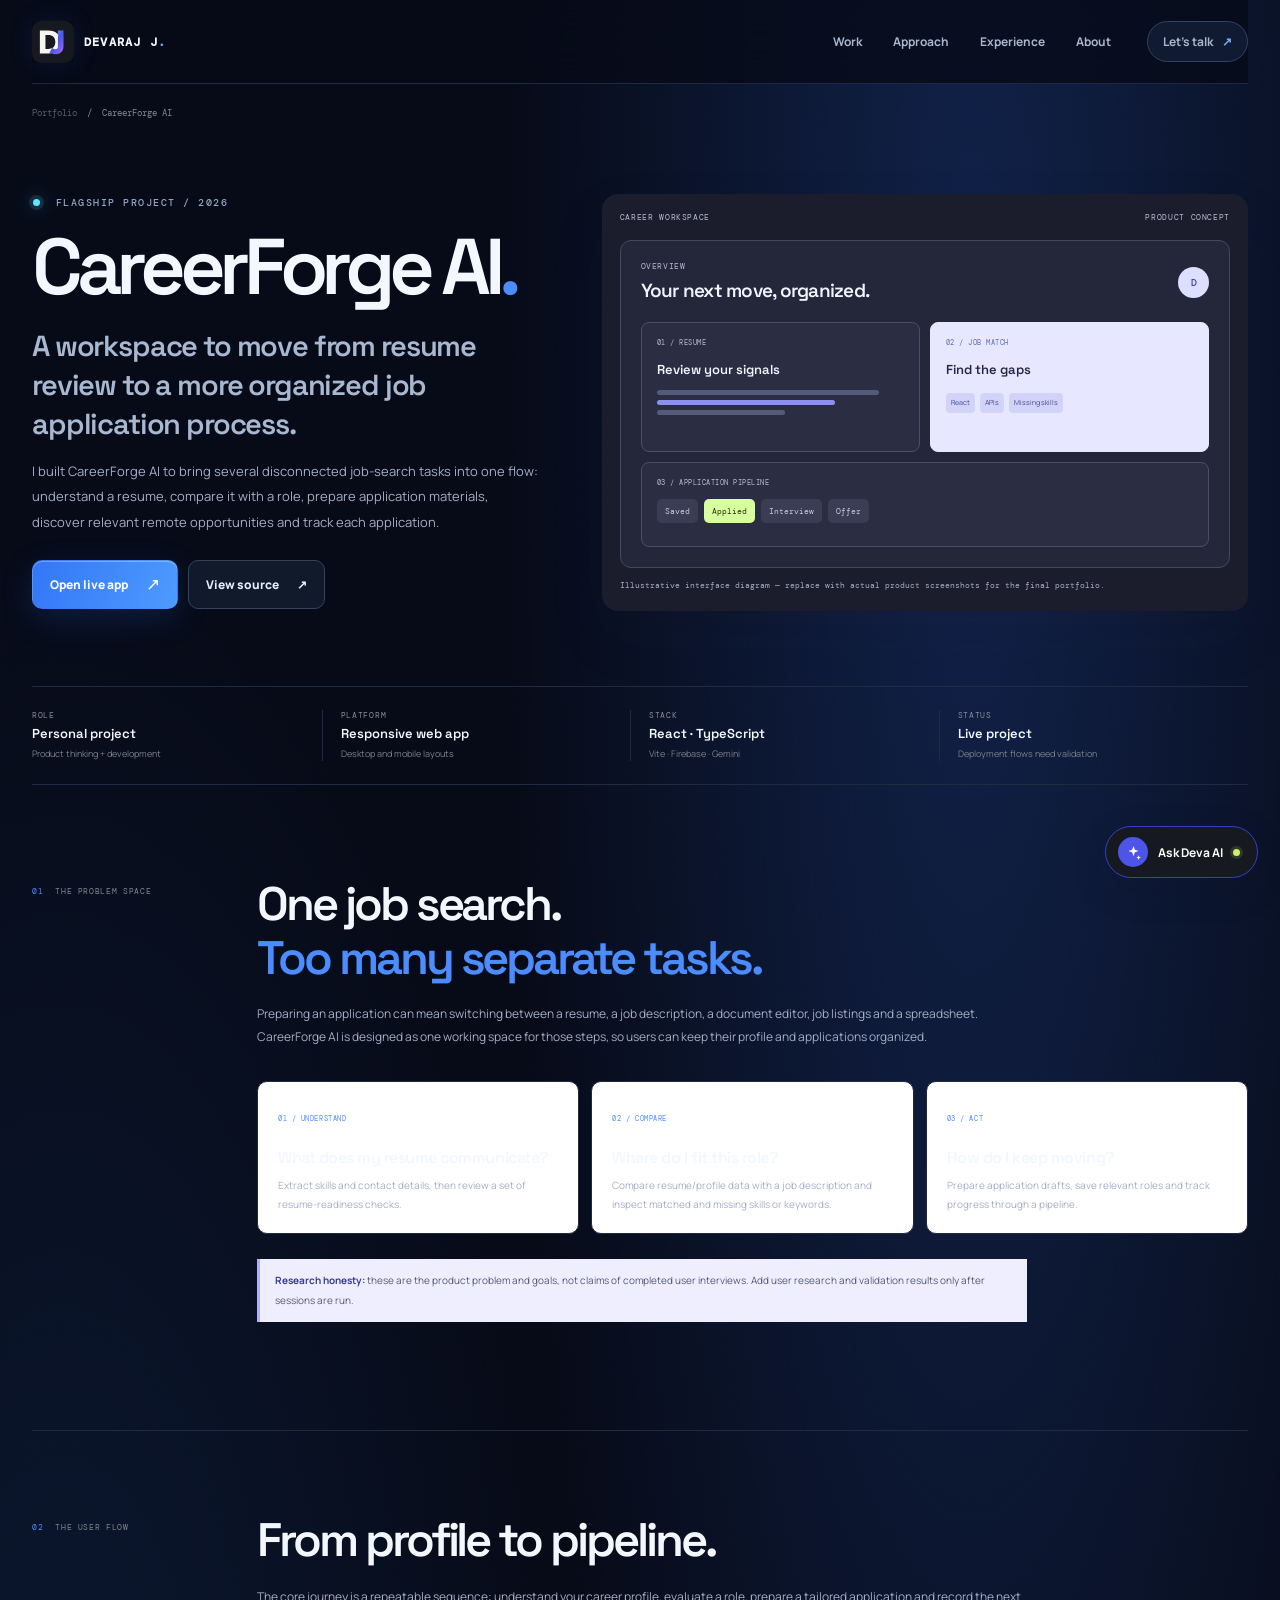
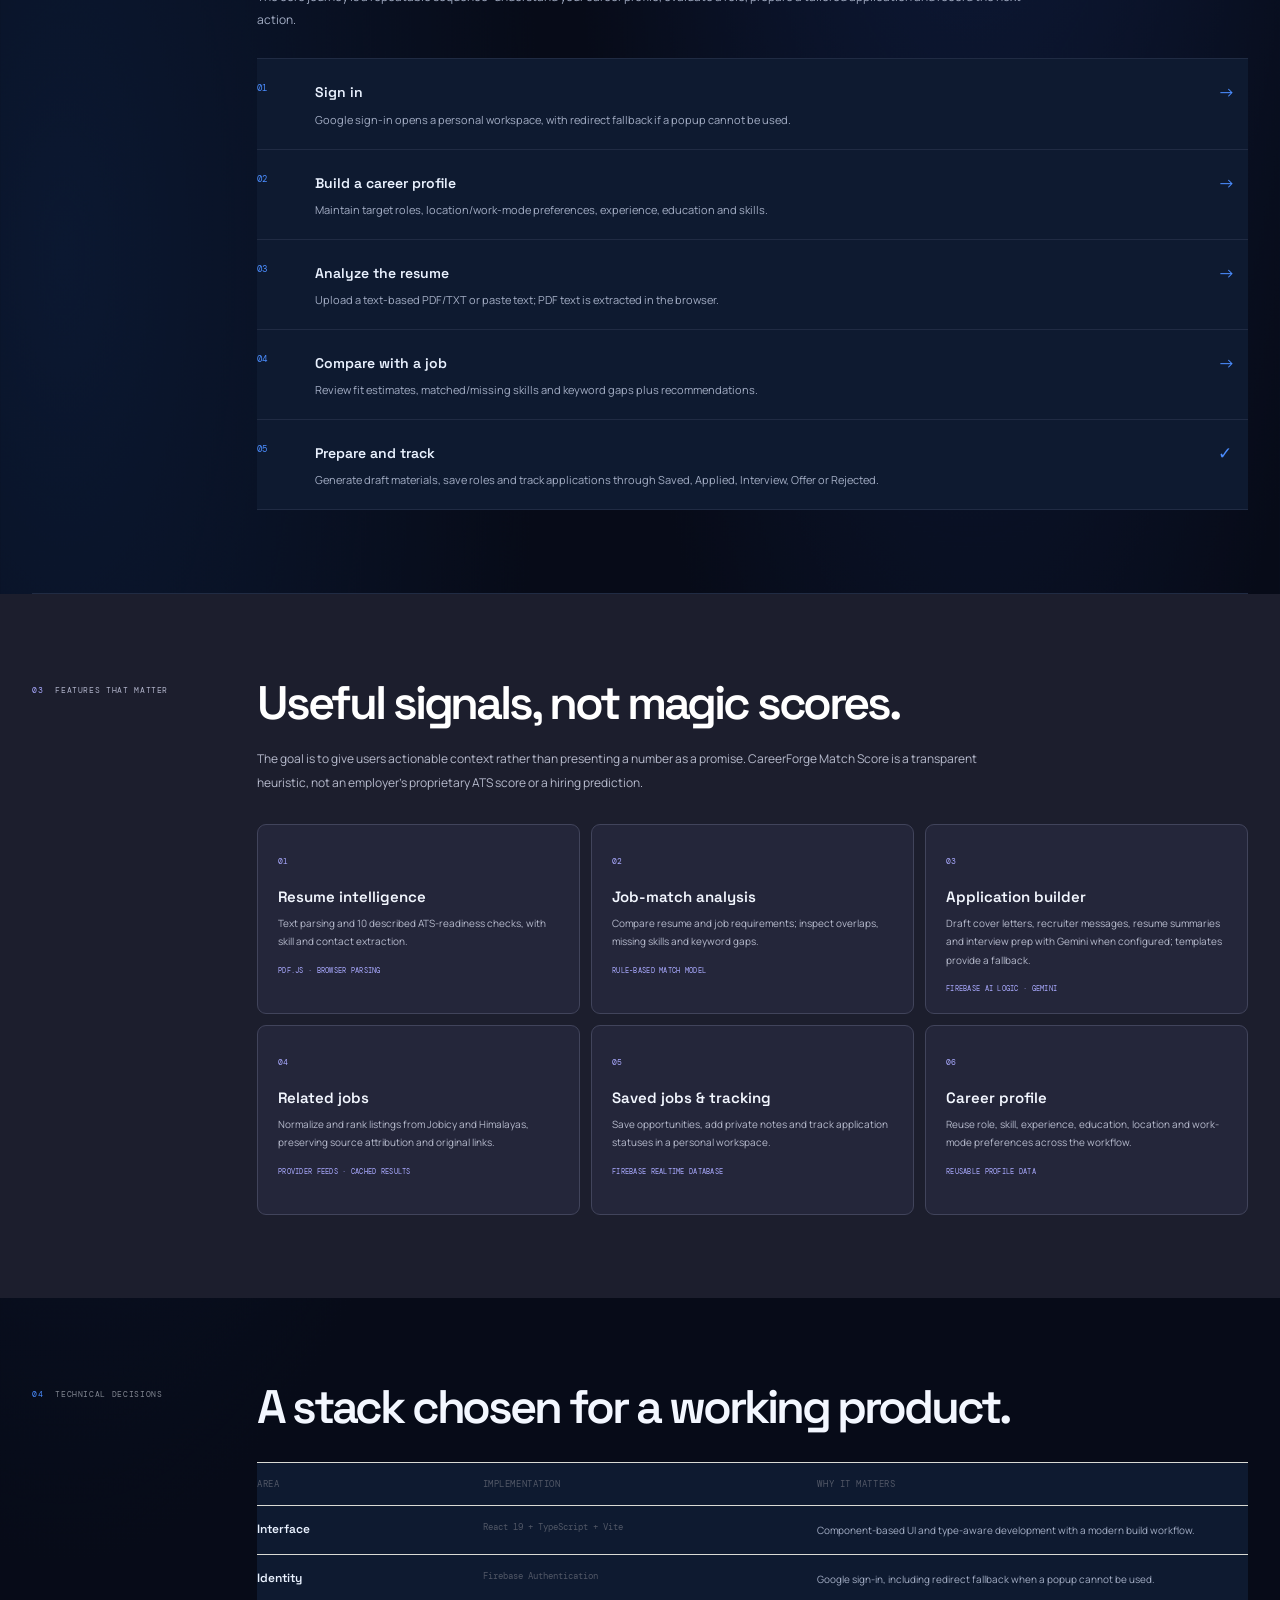
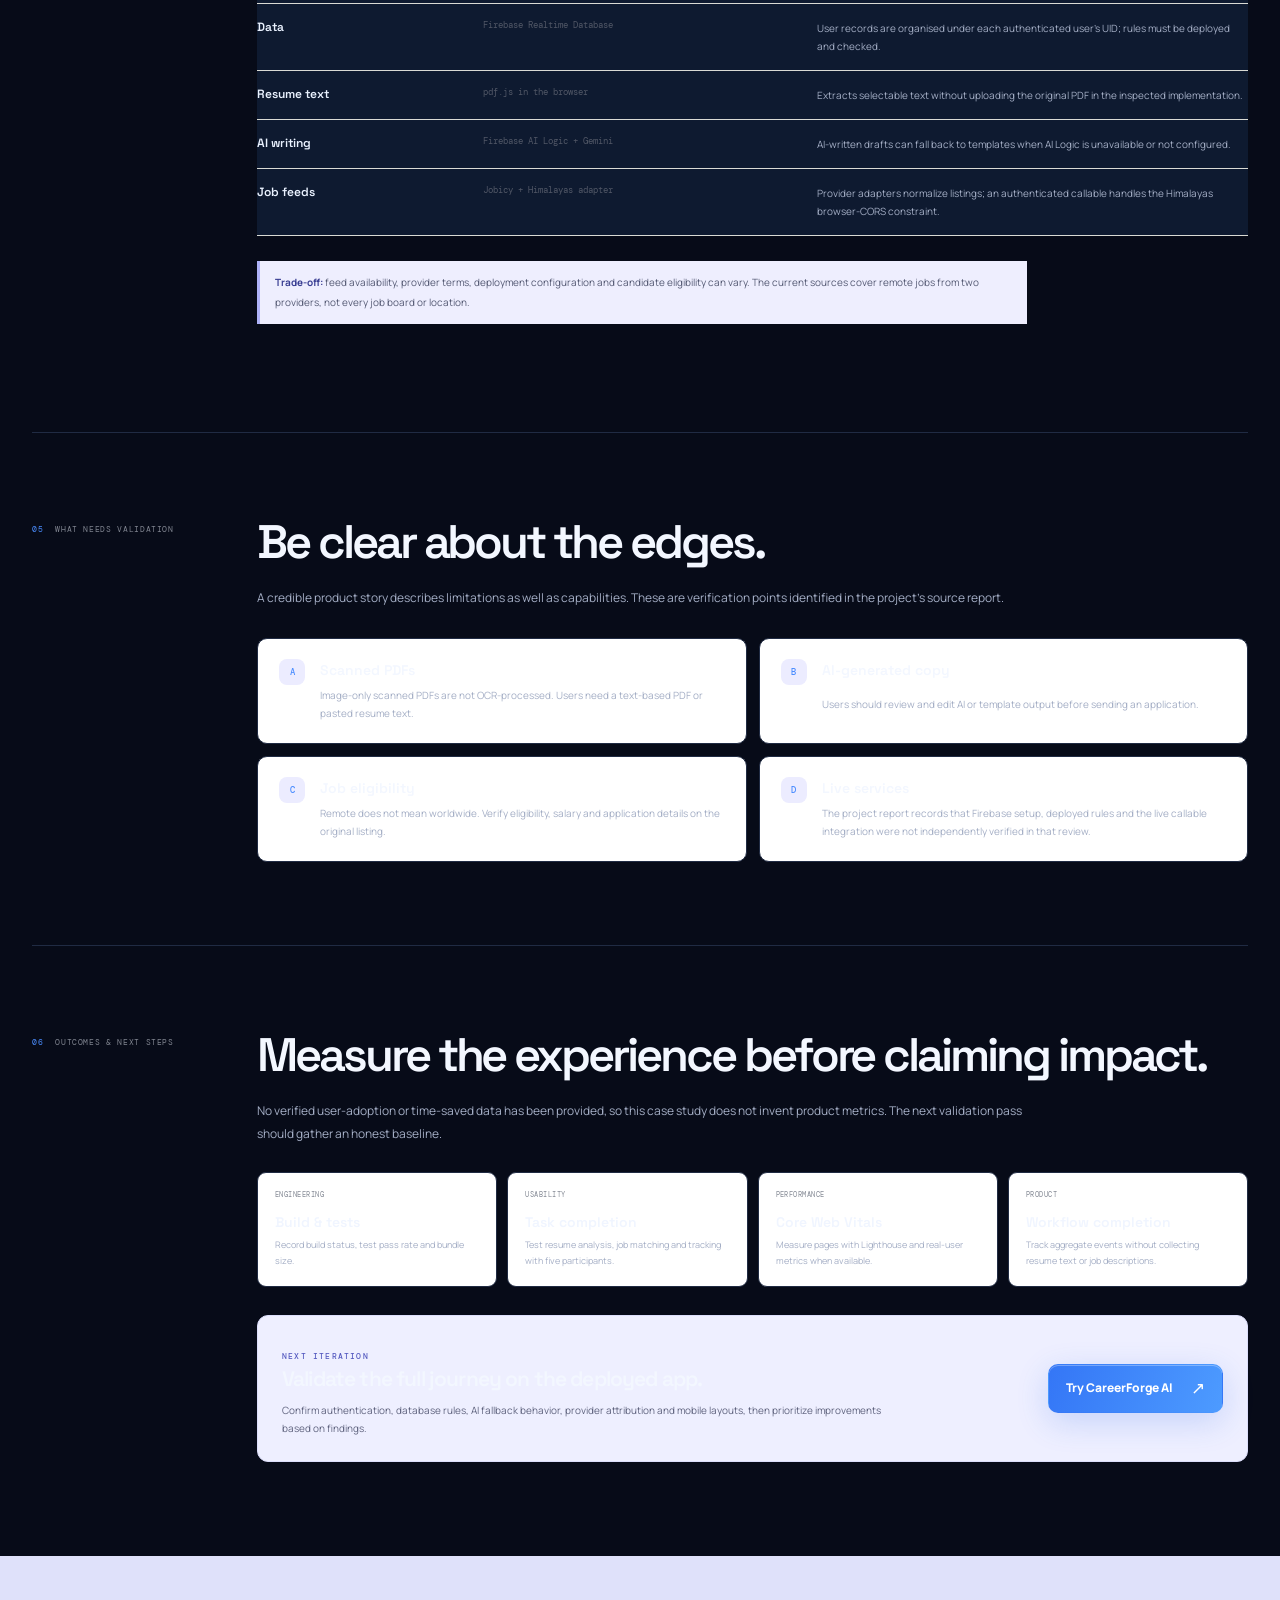
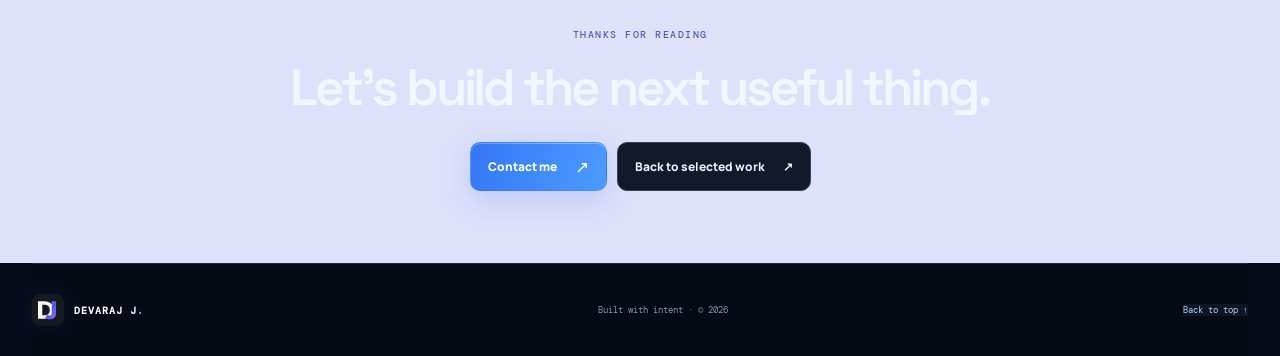
==== commit b6816f31: "Apply cinematic dark theme to project case study" ====
--- a/case-study.html
+++ b/case-study.html
@@ -2,7 +2,7 @@
 <html lang="en">
 <head>
 <meta charset="utf-8"><meta name="viewport" content="width=device-width, initial-scale=1">
-<meta name="theme-color" content="#f7f7f2">
+<meta name="theme-color" content="#070b18">
 <title>CareerForge AI Case Study — Devaraj J</title>
 <meta name="description" content="A technical and product case study of CareerForge AI: resume analysis, job matching, AI-assisted application drafting, related jobs and application tracking.">
 <meta name="robots" content="index,follow">
@@ -12,7 +12,7 @@
 <meta property="og:image" content="https://raw.githubusercontent.com/devauchiha001/Devaportfolio/main/logo.svg">
 <link rel="icon" href="logo.svg"><link rel="preconnect" href="https://fonts.googleapis.com"><link rel="preconnect" href="https://fonts.gstatic.com" crossorigin>
 <link href="https://fonts.googleapis.com/css2?family=DM+Mono:wght@400;500&family=Manrope:wght@400;500;600;700;800&family=Space+Grotesk:wght@400;500;600;700&display=swap" rel="stylesheet">
-<link rel="stylesheet" href="style.css?v=20261011-2"><link rel="stylesheet" href="case-study.css?v=20261011-2">
+<link rel="stylesheet" href="style.css?v=20261012-3"><link rel="stylesheet" href="case-study.css?v=20261011-2">
 <script type="application/ld+json">{"@context":"https://schema.org","@type":"SoftwareApplication","name":"CareerForge AI","applicationCategory":"BusinessApplication","operatingSystem":"Web","url":"https://careerforge-ai.de5.net/","author":{"@type":"Person","name":"Devaraj J"}}</script>
   <link rel="stylesheet" href="ai-assistant.css?v=20261011-4">
 </head>
--- a/style.css
+++ b/style.css
@@ -8,3 +8,129 @@
 .hero-social-links a span{color:var(--cobalt);font-size:14px;line-height:1}
 .hero-social-links a:hover{color:var(--cobalt);border-color:#b8bbf4;background:#fff}
 @media(max-width:700px){.wordmark-mark{width:36px;height:36px}.hero-social-links{margin-top:14px;gap:8px}.hero-social-links a{font-size:9px;padding:8px 9px}.hero-social-links a:last-child{max-width:100%}}
+
+
+/* ─────────────────────────────────────────────────────────────
+   CINEMATIC FUTURISTIC REDESIGN · 2026-10
+   CSS-built 3D scene + optional canvas particles; no heavy runtime.
+   ───────────────────────────────────────────────────────────── */
+:root{color-scheme:dark;--paper:#070b18;--paper-2:#0b1224;--ink:#f1f5ff;--muted:#a4aec5;--subtle:#7f8aa6;--line:#202b43;--cobalt:#4b8dff;--cobalt-dark:#2866e7;--lavender:#132548;--lime:#7ce9ff;--white:#0e172b;--display:"Space Grotesk",sans-serif;--body:"Manrope",sans-serif;--mono:"DM Mono",monospace;--page:1280px}
+html{background:#070b18;scroll-padding-top:100px;scroll-behavior:smooth}
+body{background:radial-gradient(ellipse at 76% 7%,#11224a 0,transparent 34%),radial-gradient(ellipse at 5% 36%,#0b1831 0,transparent 28%),#070b18;color:#f1f5ff}
+::selection{background:#397cf0;color:#fff}
+.site-shell{overflow:clip}
+.site-header{border-bottom-color:#1c2942;background:rgba(7,11,24,.78);backdrop-filter:blur(18px)}
+.wordmark-mark{border-color:#4b8dff;color:#eaf2ff;box-shadow:0 0 24px #357aff20}
+.wordmark-name{color:#f4f7ff}
+.primary-nav a,.header-contact{color:#aab6cf}
+.primary-nav a:hover,.primary-nav a:focus-visible,.header-contact:hover{color:#fff}
+.header-contact{border-color:#314365;background:#101a30}
+.header-contact span,.wordmark-dot{color:#72aaff}
+.menu-toggle{color:#eef4ff}
+.hero{gap:clamp(30px,4.5vw,72px);padding-block:80px 88px;min-height:680px}
+.eyebrow{color:#93a4c3;font-size:10px;letter-spacing:.15em}
+.eyebrow-dot{background:#62e6ff;box-shadow:0 0 0 4px #62e6ff20,0 0 18px #62e6ff9c}
+.hero h1{color:#f5f7ff;font-size:clamp(44px,5.25vw,74px);letter-spacing:-.07em}
+.text-highlight{color:#79aaff;background:linear-gradient(105deg,#f4f7ff 0%,#82b3ff 35%,#6be6ff 78%,#a6b4ff 100%);background-clip:text;-webkit-background-clip:text;-webkit-text-fill-color:transparent;filter:drop-shadow(0 0 24px #4685ff25)}
+.hero-summary{color:#aab5cc;max-width:540px}
+.button{border-radius:10px;min-height:49px}
+.button-primary{background:linear-gradient(110deg,#3476f6,#4d9bff);box-shadow:0 9px 32px #2866e733,inset 0 1px #ffffff4d}
+.button-primary:hover{background:linear-gradient(110deg,#4d8aff,#58b6ff);box-shadow:0 12px 34px #2866e755}
+.button-secondary{border-color:#344360;color:#e6edff;background:#101a2b}
+.button-secondary:hover{border-color:#6fa4ff;background:#14223b}
+.button:focus-visible,.text-link:focus-visible,.primary-nav a:focus-visible,.header-contact:focus-visible,.about-links a:focus-visible,.back-top:focus-visible{outline:3px solid #6de6ff;outline-offset:4px}
+.hero-social-links a{color:#b7c5df;border-color:#273653;background:#0d1629}
+.hero-social-links a span{color:#7cb2ff}
+.hero-social-links a:hover{color:#fff;border-color:#548df1;background:#12213b}
+.hero-footnote{color:#8f9fba}
+.availability span{background:#6be6ff;box-shadow:0 0 12px #6be6ff99}
+.hero-location{border-left-color:#2a3854}
+.cinematic-hero{grid-template-columns:minmax(0,.9fr) minmax(0,1.1fr);min-height:740px;position:relative}
+.cinematic-hero:before{content:"";position:absolute;width:500px;height:500px;left:-280px;top:12%;border:1px solid #3b78db14;border-radius:50%;box-shadow:0 0 0 50px #3b78db08,0 0 0 100px #3b78db05;pointer-events:none}
+.cinematic-visual{padding:0;min-width:0;perspective:1200px;isolation:isolate}
+.scene-topline,.visual-caption{display:flex;justify-content:space-between;gap:12px;color:#7183a6;font:400 9px var(--mono);letter-spacing:.12em}
+.scene-live{display:flex;align-items:center;gap:7px;color:#a2b8d9}
+.scene-live i{width:6px;height:6px;background:#64edff;box-shadow:0 0 12px #64edff;border-radius:50%}
+.scene-stage{position:relative;isolation:isolate;overflow:hidden;min-height:490px;margin-top:14px;border:1px solid #263a60;border-radius:23px;background:radial-gradient(ellipse at 51% 43%,#16366b 0, #0c1b38 30%,#081124 65%,#070b18 100%);box-shadow:inset 0 1px #ffffff0c,0 36px 110px #00000045;transform-style:preserve-3d;transition:border-color .4s,box-shadow .4s}
+.scene-stage:after{content:"";position:absolute;inset:0;z-index:8;pointer-events:none;border-radius:inherit;background:linear-gradient(135deg,#72a9ff0d,transparent 34%,transparent 68%,#4b8dff09)}
+.scene-stage:hover{border-color:#4d79bf;box-shadow:inset 0 1px #ffffff12,0 40px 120px #00000055,0 0 55px #347aff12}
+.scene-particles{position:absolute;inset:0;width:100%;height:100%;z-index:1;pointer-events:none;opacity:.9}
+.scene-grid{position:absolute;inset:32% -15% -28%;z-index:0;transform:perspective(360px) rotateX(64deg) scale(1.25);transform-origin:top center;background-image:linear-gradient(#4286ff20 1px,transparent 1px),linear-gradient(90deg,#4286ff20 1px,transparent 1px);background-size:35px 35px;mask-image:linear-gradient(to bottom,transparent,#000 20%,#000 70%,transparent);animation:grid-drift 18s linear infinite}
+.scene-glow{position:absolute;z-index:0;width:360px;height:360px;left:50%;top:45%;transform:translate(-50%,-50%);border-radius:50%;background:#1768ff2b;filter:blur(65px);animation:glow-breathe 6s ease-in-out infinite alternate}
+.orb-system{position:absolute;z-index:3;left:50%;top:46%;width:260px;height:260px;transform:translate(-50%,-50%);transform-style:preserve-3d;animation:orb-float 8s ease-in-out infinite;will-change:transform}
+.energy-orb{position:absolute;inset:32px;border-radius:50%;overflow:hidden;transform-style:preserve-3d;background:radial-gradient(circle at 28% 24%,#e1f9ff 0,#72c5ff 4%,#287dff 16%,#1050ca 35%,#0a286c 57%,#06142e 78%,#071020 100%);box-shadow:inset -22px -23px 45px #020a22e8,inset 9px 9px 24px #b8eaff8a,0 0 28px #358affbf,0 0 70px #1670ff82,0 0 130px #1558ff36}
+.orb-core{position:absolute;inset:11%;border:1px solid #c4f7ff52;border-radius:50%;background:repeating-radial-gradient(ellipse at 37% 35%,transparent 0 12px,#82d9ff24 13px 14px,transparent 15px 23px);transform:rotate(-28deg) scaleY(.77);box-shadow:inset 0 0 24px #6cd9ff22}
+.orb-shine{position:absolute;inset:0;border-radius:50%;background:linear-gradient(125deg,#d8faff72 0,transparent 26%,transparent 55%,#1b6eff1c 75%,#000a 100%);mix-blend-mode:screen}
+.orb-continent{position:absolute;inset:10%;border-radius:50%;opacity:.7;background:radial-gradient(ellipse at 28% 43%,#b4f6ff 0 2%,transparent 3%),radial-gradient(ellipse at 40% 33%,#9fe9ff 0 7%,transparent 8%),radial-gradient(ellipse at 58% 57%,#67bfff 0 12%,transparent 13%),radial-gradient(ellipse at 63% 31%,#b7efff 0 4%,transparent 5%);filter:blur(2px)}
+.orb-ring{position:absolute;inset:0;border:1px solid #7dbdff78;border-radius:50%;transform-style:preserve-3d;box-shadow:0 0 20px #4389ff14}
+.orb-ring-a{transform:rotateX(68deg) rotateZ(-25deg) scale(1.43,1.08);border-color:#8bdfff9c;animation:ring-spin-a 14s linear infinite}
+.orb-ring-b{transform:rotateY(67deg) rotateZ(31deg) scale(1.28,.91);border-color:#478aff9c;animation:ring-spin-b 18s linear infinite}
+.orb-ring-c{inset:16px;transform:rotateX(76deg) rotateZ(75deg) scale(1.65,.78);border-style:dashed;border-color:#5a9dff8c;animation:ring-spin-a 23s linear infinite reverse}
+.orb-node{position:absolute;width:9px;height:9px;border-radius:50%;background:#d6fbff;box-shadow:0 0 12px 3px #48baffb5,0 0 28px #3887ff}
+.orb-node-a{left:11px;top:47px}.orb-node-b{right:4px;top:127px;width:6px;height:6px}.orb-node-c{left:98px;bottom:-1px;width:5px;height:5px}
+.float-panel{position:absolute;z-index:5;padding:15px 16px;border:1px solid #90baff35;border-radius:12px;background:linear-gradient(135deg,#152644d9,#0b1427e8);box-shadow:0 20px 50px #00000045,inset 0 1px #ffffff10;backdrop-filter:blur(16px);transform-style:preserve-3d;animation:panel-drift 7s ease-in-out infinite}
+.panel-kicker{display:block;font:400 8px var(--mono);letter-spacing:.12em;color:#89a6d0;margin-bottom:14px}
+.float-panel-code{top:15%;left:5%;width:204px;transform:rotateY(13deg) rotateX(5deg) rotateZ(-4deg);animation-delay:-2s}
+.code-line{font:400 10px var(--mono);color:#e5f2ff;white-space:nowrap}.code-line i{display:inline-block;width:5px;height:5px;border-radius:50%;background:#72efff;margin-right:7px}.code-line b{color:#7faaff;font-weight:500}.code-line em{font-style:normal;color:#80efcf}.code-line strong{color:#d0a6ff;font-weight:500}.code-line.indent{padding-left:14px;margin-top:7px}
+.panel-bottom{border-top:1px solid #314461;margin-top:13px;padding-top:10px;display:flex;align-items:center;gap:7px;font:400 7px var(--mono);letter-spacing:.09em;color:#9bb4d6}
+.panel-pulse{width:5px;height:5px;border-radius:50%;background:#68efc1;box-shadow:0 0 10px #68efc1}
+.float-panel-ai{right:3%;bottom:17%;width:177px;transform:rotateY(-12deg) rotateX(4deg) rotateZ(4deg);animation-delay:-4s}
+.float-panel-ai strong{font:500 14px/1.5 var(--display);letter-spacing:-.04em;color:#edf5ff}
+.ai-wave{height:29px;display:flex;align-items:center;gap:4px;margin-bottom:12px}
+.ai-wave i{display:block;width:3px;border-radius:5px;background:linear-gradient(to top,#397bff,#78edff);height:35%;animation:wave-pulse 1.2s ease-in-out infinite alternate}
+.ai-wave i:nth-child(3n){height:80%;animation-delay:-.6s}.ai-wave i:nth-child(2n){height:54%;animation-delay:-.3s}.ai-wave i:nth-child(5n){height:100%;animation-delay:-.9s}
+.float-chip{position:absolute;z-index:6;display:flex;align-items:center;gap:8px;border:1px solid #5d91e94d;border-radius:99px;padding:9px 13px;background:#10213ce8;box-shadow:0 10px 30px #0003;color:#d9eaff;font:500 10px var(--mono);backdrop-filter:blur(10px);animation:chip-float 5s ease-in-out infinite}
+.float-chip span{color:#7be7ff;font-size:14px}.chip-react{right:8%;top:18%;animation-delay:-1.5s}.chip-ai{left:11%;bottom:18%;animation-delay:-3s}
+.scene-coordinate{position:absolute;z-index:4;right:6%;top:7%;font:400 8px/1.7 var(--mono);letter-spacing:.08em;color:#5e80b1;text-align:right}
+.scene-index{position:absolute;z-index:4;left:6%;right:6%;bottom:5%;display:flex;justify-content:space-between;gap:10px;font:400 7px var(--mono);letter-spacing:.1em;color:#6984ac}
+.visual-caption{padding-top:14px;font-size:8px;letter-spacing:.06em}
+.tech-ribbon{border-top:1px solid #1d2a43;border-bottom:1px solid #1d2a43;background:#0a1020;color:#8c9fbe}
+.ribbon-label{color:#7186a9}.ribbon-items span{color:#bdcbe3}.ribbon-items i{color:#4b8dff}
+.section-heading h2,.section-heading h2 span,.section-heading h2 em{color:#f0f5ff}
+.heading-period{color:#6ca5ff}.section-intro{color:#a2b0c9}
+.work-section{padding-block:118px 125px}
+.featured-project{background:linear-gradient(120deg,#111d34,#0d1629 65%,#111d36);border:1px solid #273957;border-radius:20px;box-shadow:0 28px 90px #0000001f}
+.featured-art{background:radial-gradient(ellipse at 50% 40%,#163d83,#0a1731 60%,#080f20);border-right:1px solid #263c61}
+.art-label,.forge-art-subtitle{color:#93afd9}.forge-art-title{color:#f3f7ff}.forge-art-title span{color:#77b6ff}.forge-art-title b{color:#79edff}
+.forge-panel{background:#102342e8;border-color:#4671aa7a;color:#e8f2ff;box-shadow:0 14px 40px #0004}
+.forge-panel span,.forge-panel small{color:#9eb8dc}.forge-panel i{background:#4c83d5}.forge-panel b{color:#f2f7ff}.panel-check{background:#163b67;color:#82e8ff}.art-grid-lines{opacity:.4}
+.featured-info{background:transparent}.project-kicker,.project-card-copy .eyebrow{color:#9cb0d0}.status-tag{color:#8df0d0}.status-tag i{background:#68e5ba;box-shadow:0 0 10px #68e5ba80}
+.featured-info h3,.project-card-copy h3{color:#f2f6ff}.featured-info>p,.project-card-copy>p:not(.eyebrow){color:#a6b4cd}
+.feature-list{color:#c7d5ec}.feature-list i{color:#77baff}
+.project-stack span{background:#12213a;border-color:#2a3d5d;color:#afc4e5}
+.text-link{color:#8dbaff}.text-link:hover{color:#d5e9ff}.text-link-muted{color:#b2bfd4}
+.project-grid{gap:23px}.project-card{border:1px solid #273957;border-radius:18px;background:#0d1629;box-shadow:0 20px 65px #00000020;overflow:hidden}
+.project-card-art{border-bottom:1px solid #293c5c}.study-art{background:radial-gradient(ellipse at 68% 30%,#1d4083,#0b1933 60%,#080f20);color:#f0f6ff}
+.study-art-name{color:#f1f5ff}.study-art-name em{color:#7adfff}.study-art-card{background:#101f38e8;border-color:#43618c;color:#f1f6ff;box-shadow:0 20px 45px #0005}.study-art-card small,.study-art-card>div{color:#a9c0e4}.study-progress{background:#243c60}.study-progress i{background:#6fbcff}
+.art-corner-arrow{color:#9dc8ff}.note-art{background:radial-gradient(ellipse at 50% 20%,#163a72,#0b1427 70%);color:#c8dcff}.note-stamp,.note-caption{color:#95b3dd}.note-symbol{color:#8dbaff}.note-lines i{background:#385a8c}
+.approach-section{background:linear-gradient(180deg,#0b1223,#0c1428);border-top:1px solid #1c2a44;border-bottom:1px solid #1c2a44}
+.approach-step{border-top-color:#2b3b59}.approach-step>span{color:#6f9ff2}.approach-step h3{color:#eff5ff}.approach-step p,.approach-note{color:#a3b1c9}
+.experience-section{background:#070b18}.experience-item{border-top-color:#273650}.experience-item h3,.experience-item strong{color:#f0f5ff}.experience-item p,.experience-item li,.experience-item time{color:#a5b2ca}
+.about-section{background:#0b1325}.about-copy p,.about-facts span,.about-facts strong{color:#c3cfe3}.about-links a{border-color:#2a3c5b;background:#101c33;color:#c4d8f5}
+.contact-section{background:radial-gradient(ellipse at 85% 20%,#193c79 0,transparent 35%),linear-gradient(120deg,#0e1a32,#101d39);border-top:1px solid #29436a}
+.contact-section h2,.contact-section h2 span{color:#f4f7ff}.contact-section p{color:#b8c8e4}.contact-light{background:#f0f6ff;color:#0a1630}.contact-light:hover{background:#d4e8ff}
+.site-footer{background:#060a14;border-top:1px solid #1b2942;color:#8598b8}.site-footer a{color:#c1d2ee}.back-top{border-color:#304362;background:#0c172a;color:#d9e7ff}
+.case-main,.case-hero,.case-section,.case-end{color:#f0f5ff}.case-breadcrumb,.case-subtitle,.case-intro,.case-section-content>p,.case-note{color:#a8b8d1}
+.case-hero h1,.case-section h2,.case-section h3,.case-facts b,.case-end h2{color:#f3f7ff}
+.case-hero{background:transparent}.case-visual,.case-dashboard,.dashboard-tile{background:#0d1930;border-color:#263c60;color:#edf5ff}.case-visual-top,.case-visual-caption,.case-facts span,.case-facts small,.dashboard-tile>span,.case-section-label{color:#91a8ce}
+.case-facts,.case-section{border-color:#243552}.problem-cards article,.flow-list li,.decision-row,.learning-card{background:#0e1a30;border-color:#2a3e60;color:#eaf2ff}
+.problem-cards p,.flow-list p,.decision-row p,.learning-card p{color:#aabbd5}
+@keyframes orb-float{0%,100%{transform:translate(-50%,-50%) rotateX(-5deg) rotateY(0deg) translateY(0)}50%{transform:translate(-50%,-53%) rotateX(5deg) rotateY(8deg) translateY(-8px)}}
+@keyframes ring-spin-a{from{rotate:0deg}to{rotate:360deg}}
+@keyframes ring-spin-b{from{rotate:0deg}to{rotate:-360deg}}
+@keyframes panel-drift{0%,100%{translate:0 0}50%{translate:0 -10px}}
+@keyframes chip-float{0%,100%{translate:0 0}50%{translate:0 -7px}}
+@keyframes glow-breathe{from{opacity:.6;scale:.9}to{opacity:1;scale:1.12}}
+@keyframes grid-drift{from{background-position:0 0}to{background-position:0 70px}}
+@keyframes wave-pulse{from{transform:scaleY(.45);opacity:.6}to{transform:scaleY(1);opacity:1}}
+@media(max-width:1000px){.cinematic-hero{grid-template-columns:1fr;gap:46px;padding-top:66px}.cinematic-hero .hero-copy{max-width:800px}.cinematic-visual{width:min(100%,720px);margin-inline:auto}.scene-stage{min-height:470px}.orb-system{width:250px;height:250px}.work-section{padding-block:88px}.featured-project{grid-template-columns:1fr}.featured-art{min-height:360px;border-right:0;border-bottom:1px solid #263c61}.featured-info{padding:32px}}
+@media(max-width:700px){.site-header{background:#070b18ed}.hero.cinematic-hero{padding-block:52px 65px;min-height:0;gap:39px}.hero h1{font-size:clamp(43px,11.5vw,64px)}.hero-summary{font-size:14px}.scene-stage{min-height:420px;border-radius:18px}.orb-system{width:218px;height:218px;top:47%}.energy-orb{inset:28px}.float-panel-code{left:2%;top:13%;width:166px;padding:12px}.float-panel-ai{right:2%;bottom:14%;width:148px;padding:12px}.panel-kicker{font-size:7px;margin-bottom:10px}.code-line{font-size:8px}.float-panel-ai strong{font-size:12px}.chip-react{right:4%;top:14%}.chip-ai{left:4%;bottom:13%}.float-chip{font-size:9px;padding:7px 10px}.scene-coordinate{top:5%;right:4%;font-size:7px}.scene-index{left:4%;right:4%;font-size:6px;bottom:4%}.visual-caption{font-size:7px}.work-section{padding-block:75px}.featured-art{min-height:310px}.featured-info{padding:24px 20px}.project-grid{gap:17px}.project-card{border-radius:15px}.about-section,.contact-section{padding-block:72px}}
+@media(max-width:420px){.scene-stage{min-height:380px}.orb-system{width:188px;height:188px;top:48%}.energy-orb{inset:24px}.float-panel-code{top:14%;left:2%;width:148px}.float-panel-ai{bottom:13%;right:2%;width:134px}.ai-wave{height:22px}.float-chip{padding:6px 8px;font-size:8px}.scene-index span:last-child{max-width:130px;text-align:right}.hero-social-links a{white-space:normal;overflow-wrap:anywhere}.hero-footnote{gap:12px}.hero-location{padding-left:12px}}
+@media(prefers-reduced-motion:reduce){html{scroll-behavior:auto!important}*,*::before,*::after{animation-duration:.01ms!important;animation-iteration-count:1!important;transition-duration:.01ms!important;scroll-behavior:auto!important}.scene-stage{transform:none!important}.orb-system{animation:none!important}.scene-particles{display:none}.reveal{opacity:1!important;transform:none!important}}
+
+/* Semantic component polish for dark surfaces */
+.experience-list{border-top-color:#273957}.experience-row{border-bottom-color:#273957}.experience-date,.experience-type{color:#91a7c8}.experience-type{border-color:#2b405f;background:#0d182c}.experience-row h3{color:#f1f6ff}.experience-company{color:#8ab8ff}
+.about-card{background:linear-gradient(125deg,#101e36,#0b1427);border-color:#2b3f61;box-shadow:0 25px 70px #0002}.about-mark{border-color:#43689e;color:#f2f7ff;background:#12213a}.about-mark span{color:#7be7ff}.about-card h2{color:#f0f5ff}.about-card>div:last-child>p:not(.eyebrow){color:#a9b9d2}.about-links a{border-color:#2d4163;background:#101e35;color:#c9dcf7}.about-links a:hover{border-color:#6ba2ff;color:#fff}
+.contact-inner .eyebrow{color:#87b4ff}.contact-inner h2{color:#f3f7ff}.contact-inner>p:not(.eyebrow){color:#b5c6e2}.button-light{background:#e8f2ff;border-color:#e8f2ff;color:#09162b}.button-light:hover{background:#cce4ff;border-color:#cce4ff}.contact-small{color:#8da5c8}
+.site-footer{color:#8295b4}.site-footer a{color:#b8c9e4}.back-top{color:#9eb2d4}.back-top:hover{color:#7eeaff}
+@media(max-width:700px){.about-card{grid-template-columns:1fr;gap:20px}.about-mark{width:66px;height:66px;border-radius:19px;font-size:22px}.experience-row{grid-template-columns:1fr;gap:8px}.experience-type{justify-self:start}.contact-inner h2{font-size:clamp(38px,10vw,58px)}}
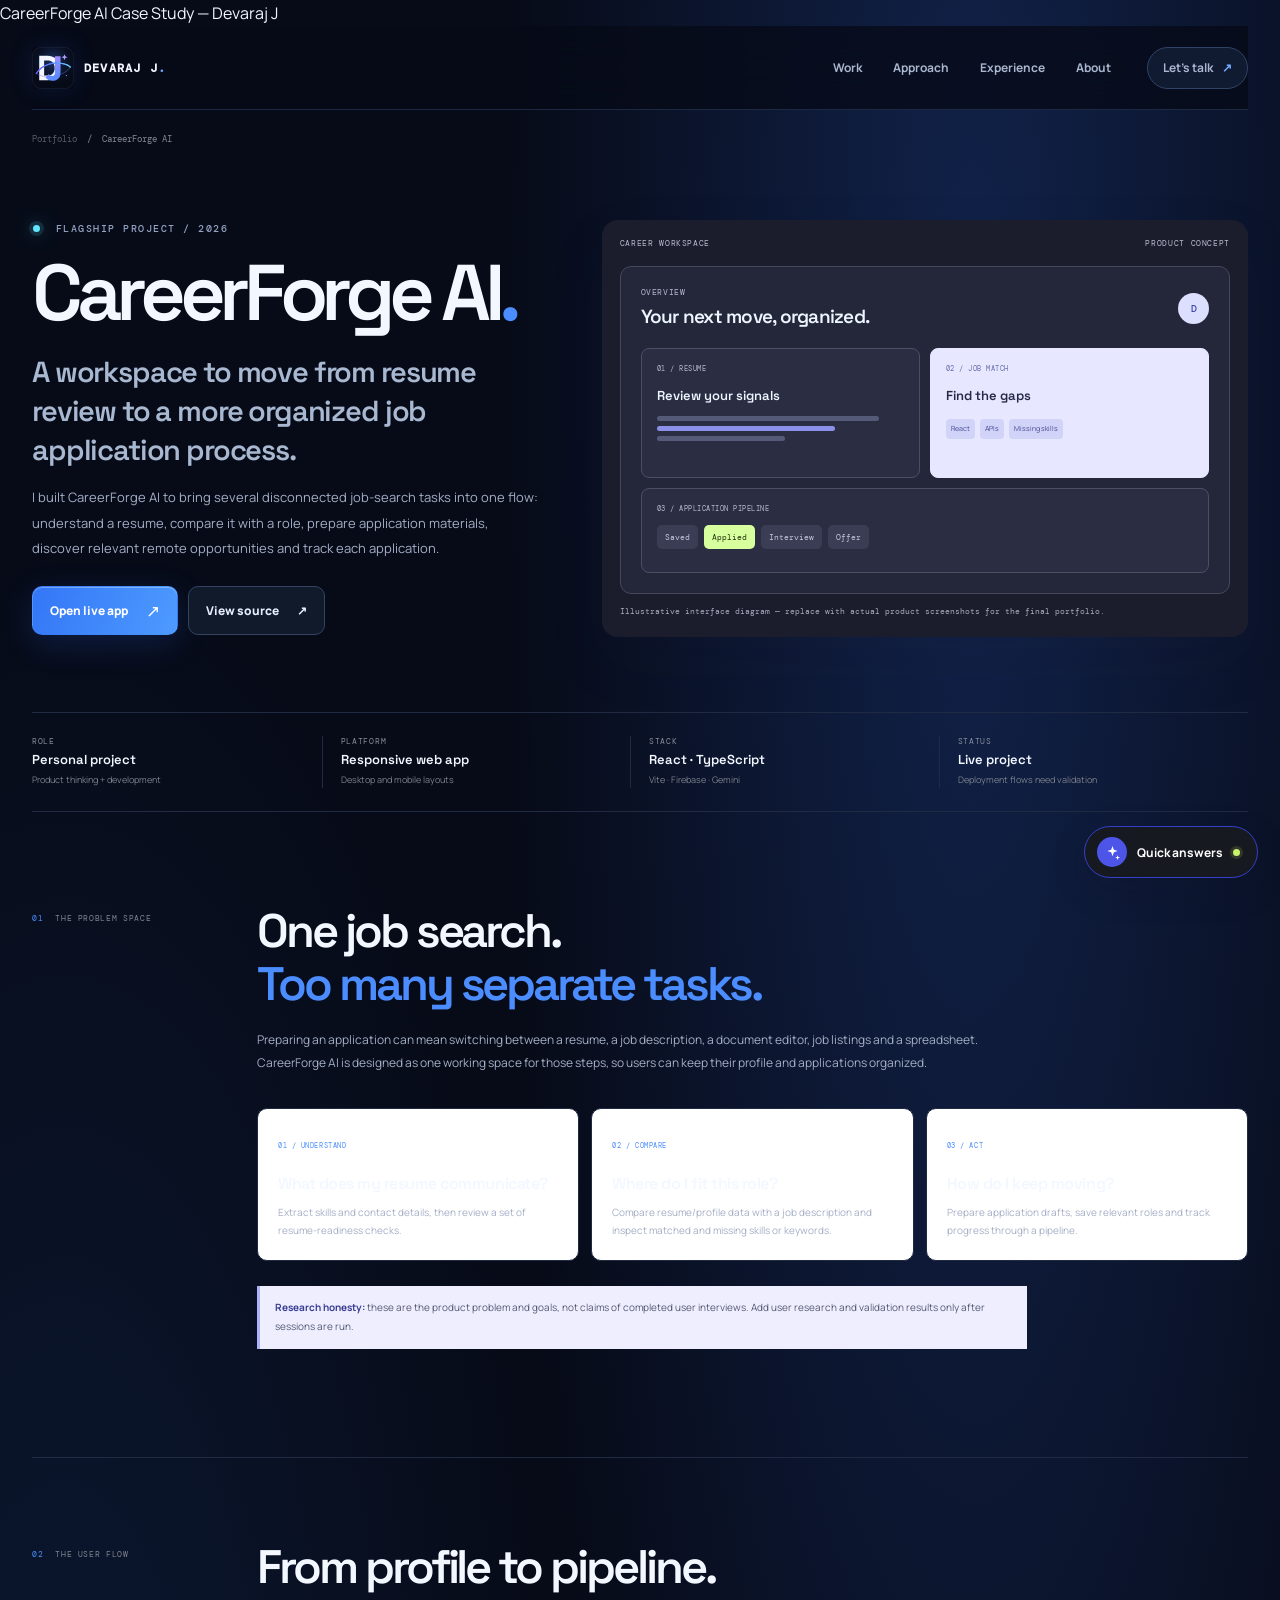
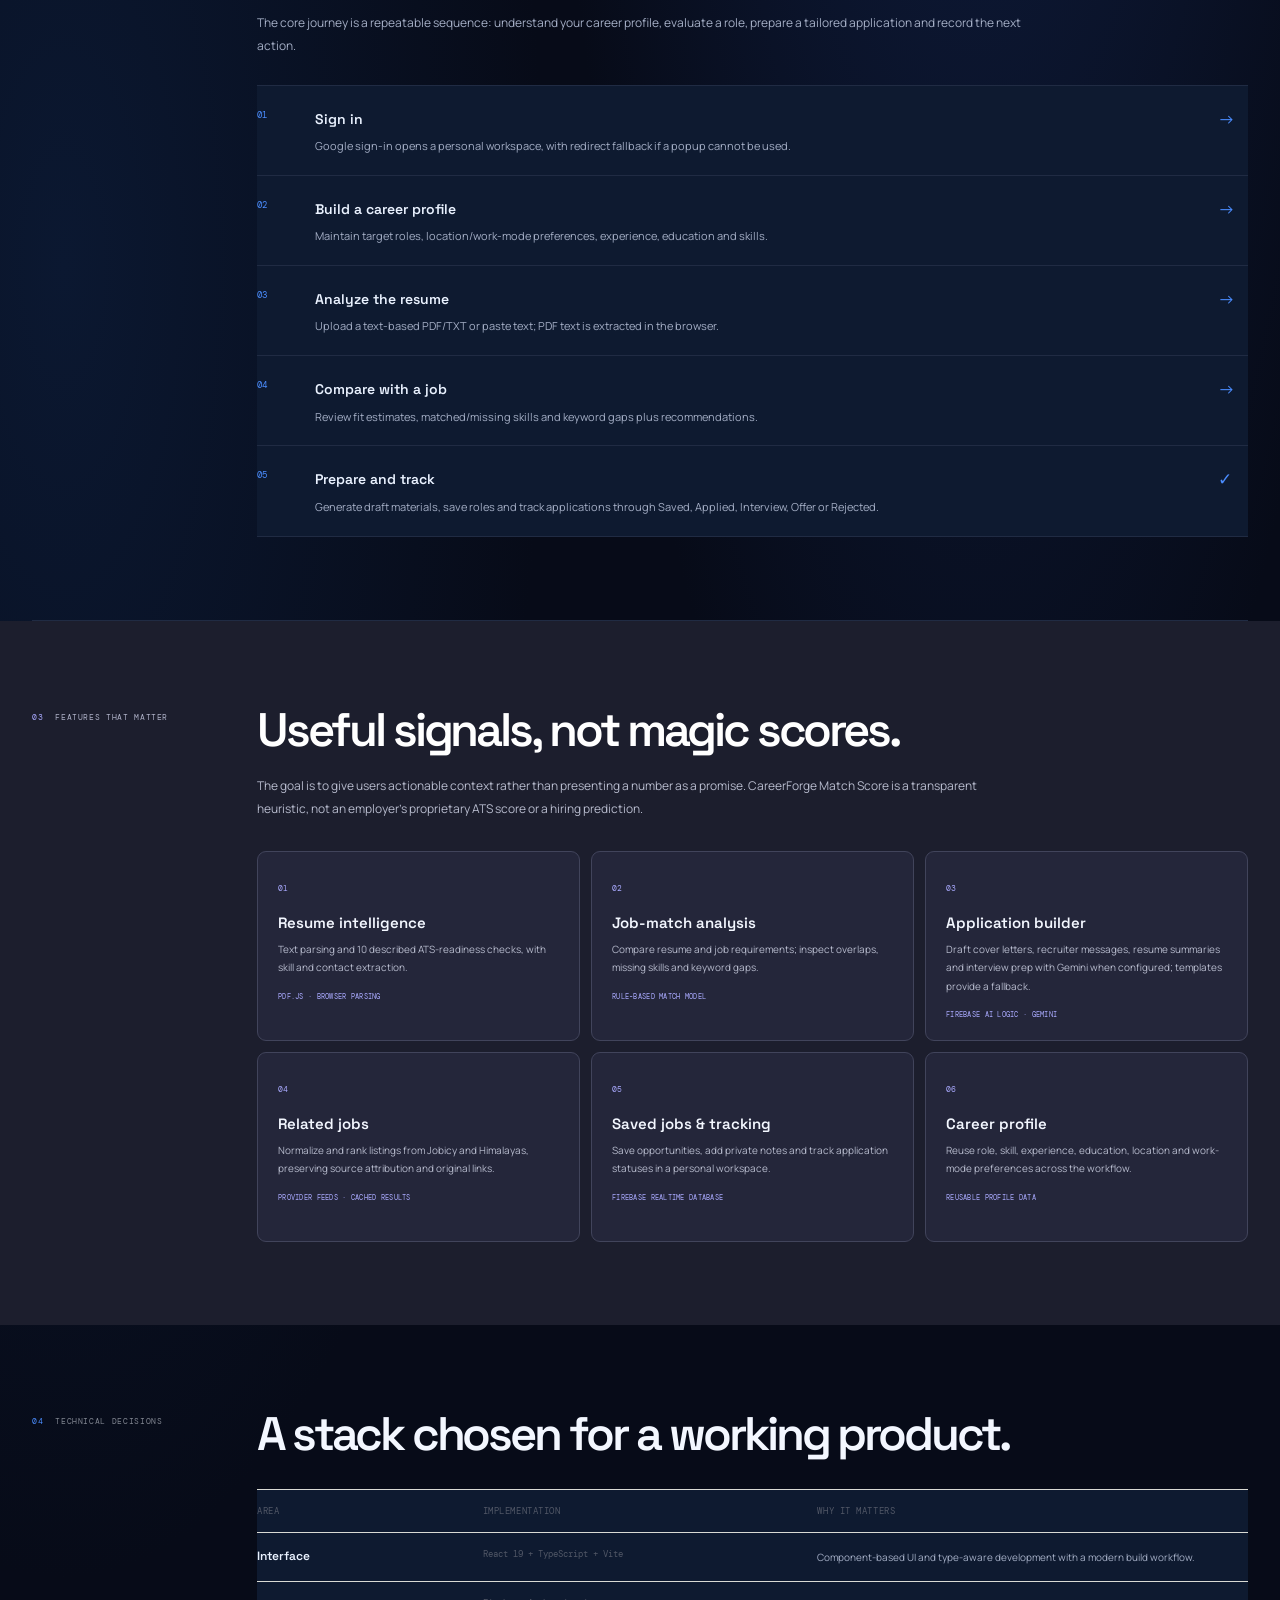
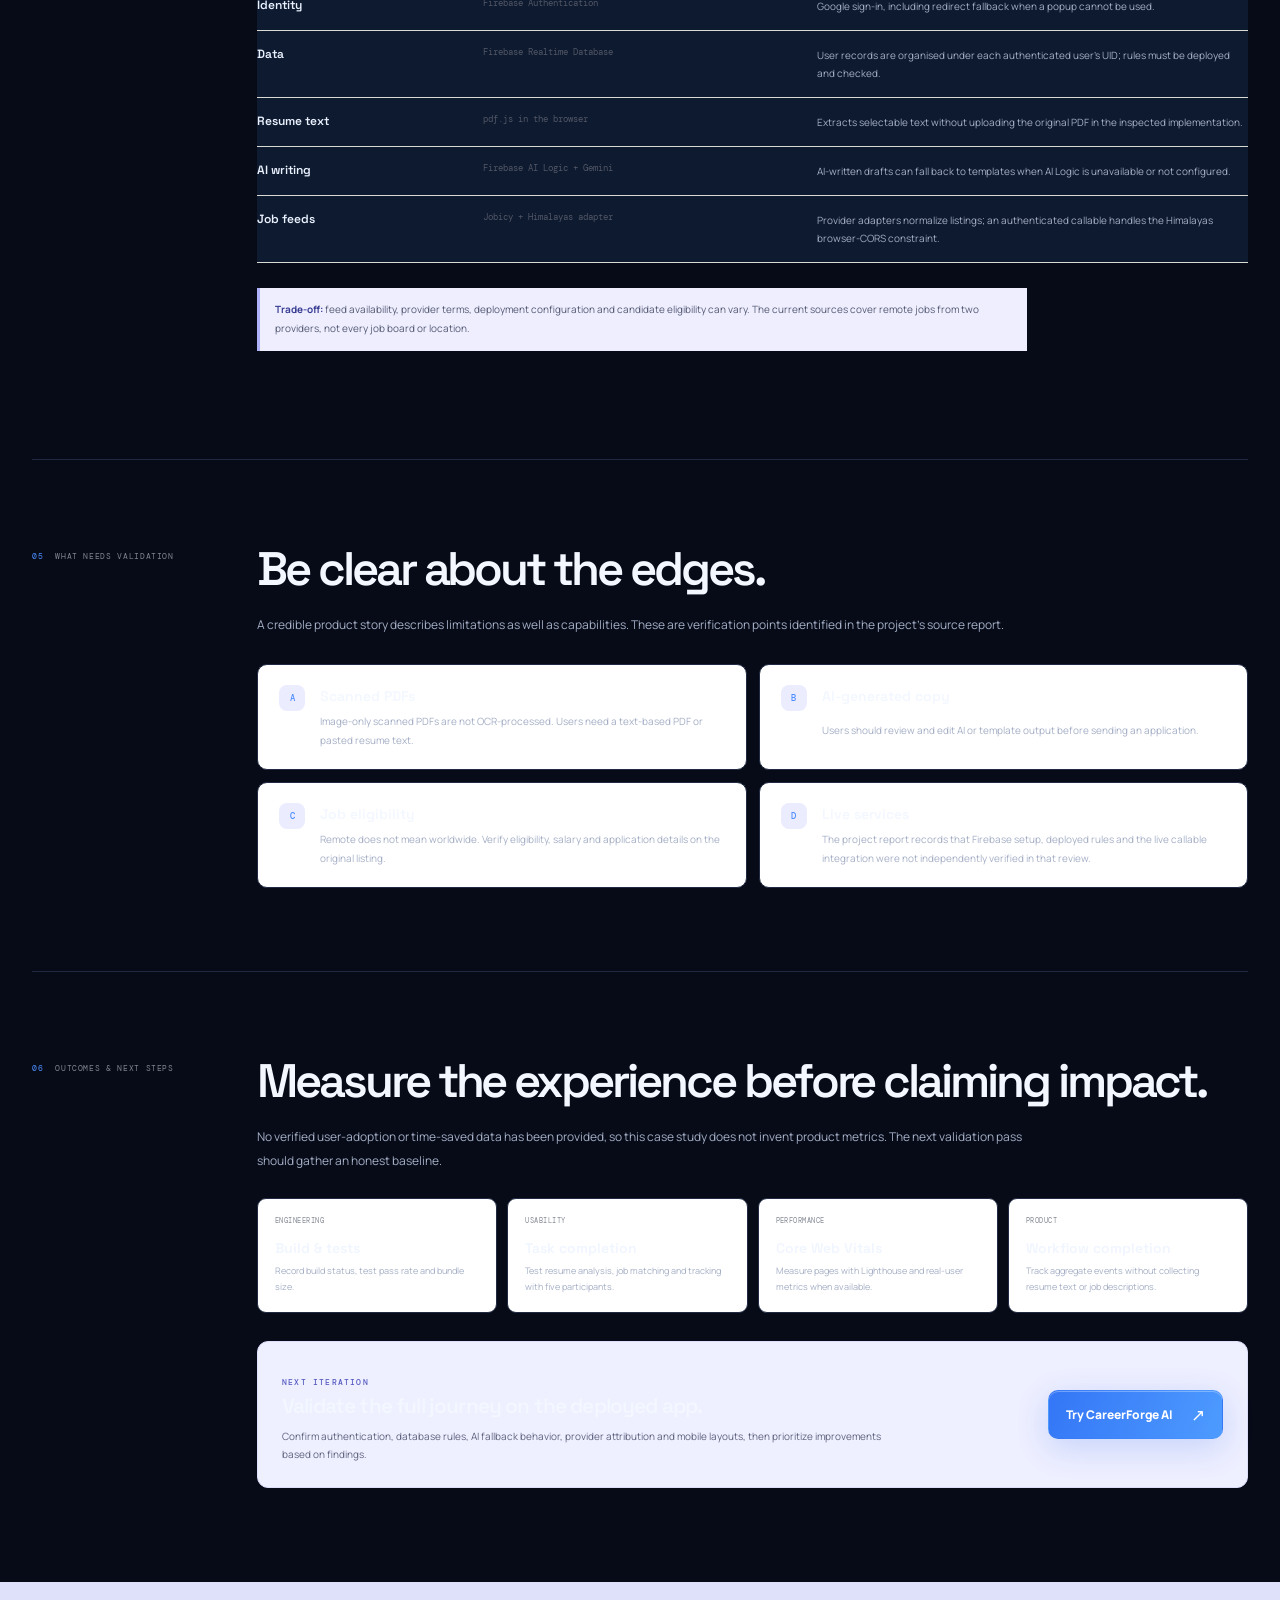
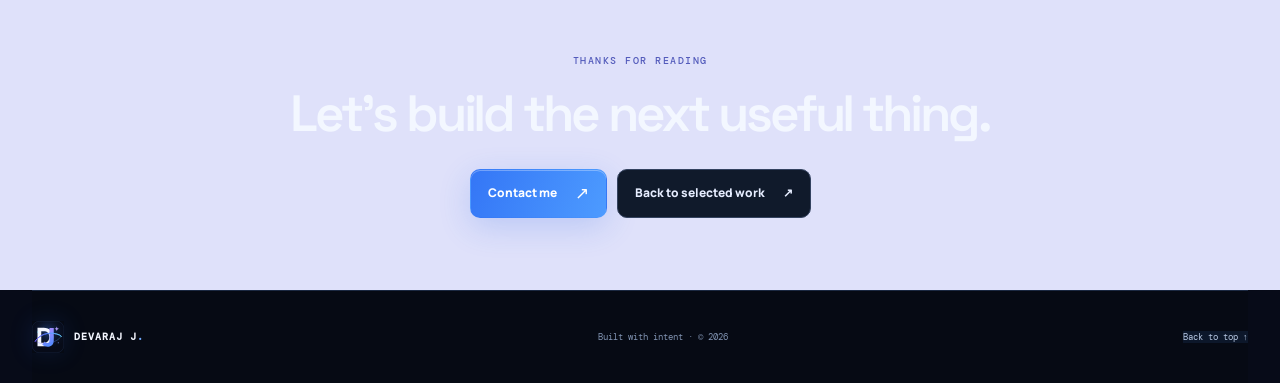
==== commit 2cb9e57d: "fix: add social preview metadata and clarify quick answers widget" ====
--- a/case-study.html
+++ b/case-study.html
@@ -2,19 +2,19 @@
 <html lang="en">
 <head>
 <meta charset="utf-8"><meta name="viewport" content="width=device-width, initial-scale=1">
-<meta name="theme-color" content="#070b18">
+<meta name="theme-color" content="#080713"
 <title>CareerForge AI Case Study — Devaraj J</title>
 <meta name="description" content="A technical and product case study of CareerForge AI: resume analysis, job matching, AI-assisted application drafting, related jobs and application tracking.">
 <meta name="robots" content="index,follow">
 <link rel="canonical" href="https://devauchiha001.github.io/Devaportfolio/case-study.html">
 <meta property="og:type" content="article"><meta property="og:title" content="CareerForge AI — Devaraj J Case Study">
 <meta property="og:description" content="Product workflow, technical choices and lessons from building CareerForge AI.">
-<meta property="og:image" content="https://raw.githubusercontent.com/devauchiha001/Devaportfolio/main/logo.svg">
-<link rel="icon" href="logo.svg"><link rel="preconnect" href="https://fonts.googleapis.com"><link rel="preconnect" href="https://fonts.gstatic.com" crossorigin>
+<meta property="og:url" content="https://devauchiha001.github.io/Devaportfolio/case-study.html"><meta property="og:image" content="https://devauchiha001.github.io/Devaportfolio/assets/portfolio-social-preview.png"><meta property="og:image:width" content="1200"><meta property="og:image:height" content="630"><meta property="og:image:alt" content="Dark navy and violet banner for Devaraj J, Software Developer and AI Product Builder."><meta name="twitter:card" content="summary_large_image"><meta name="twitter:image" content="https://devauchiha001.github.io/Devaportfolio/assets/portfolio-social-preview.png"><meta name="twitter:image:alt" content="Dark navy and violet banner for Devaraj J, Software Developer and AI Product Builder.">
+<link rel="icon" href="logo.svg?v=20261025-3"><link rel="preconnect" href="https://fonts.googleapis.com"><link rel="preconnect" href="https://fonts.gstatic.com" crossorigin>
 <link href="https://fonts.googleapis.com/css2?family=DM+Mono:wght@400;500&family=Manrope:wght@400;500;600;700;800&family=Space+Grotesk:wght@400;500;600;700&display=swap" rel="stylesheet">
-<link rel="stylesheet" href="style.css?v=20261012-3"><link rel="stylesheet" href="case-study.css?v=20261011-2">
+<link rel="stylesheet" href="style.css?v=20261026-1"><link rel="stylesheet" href="case-study.css?v=20261026-1">
 <script type="application/ld+json">{"@context":"https://schema.org","@type":"SoftwareApplication","name":"CareerForge AI","applicationCategory":"BusinessApplication","operatingSystem":"Web","url":"https://careerforge-ai.de5.net/","author":{"@type":"Person","name":"Devaraj J"}}</script>
-  <link rel="stylesheet" href="ai-assistant.css?v=20261011-4">
+  <link rel="stylesheet" href="ai-assistant.css?v=20261026-1">
 </head>
 <body>
 <a class="skip-link" href="#main">Skip to content</a><div class="site-shell">
@@ -98,28 +98,28 @@
           <svg viewBox="0 0 24 24" fill="none"><path d="M12 2.7 13.9 8l5.4 1.9-5.4 1.9-1.9 5.4-1.9-5.4-5.4-1.9L10.1 8 12 2.7Z" fill="currentColor"/><path d="m19.2 15.8.9 2.5 2.5.9-2.5.9-.9 2.5-.9-2.5-2.5-.9 2.5-.9.9-2.5Z" fill="currentColor"/></svg>
         </div>
         <div class="deva-ai-heading">
-          <strong id="deva-ai-title">Deva AI</strong>
-          <span>Portfolio assistant</span>
+          <strong id="deva-ai-title">Quick answers</strong>
+          <span>Curated portfolio info</span>
         </div>
-        <span class="deva-ai-online"><i></i> Online</span>
-        <button class="deva-ai-close" id="deva-ai-close" type="button" aria-label="Close Deva AI">
+        <span class="deva-ai-online"><i></i> Pre-written</span>
+        <button class="deva-ai-close" id="deva-ai-close" type="button" aria-label="Close quick answers panel">
           <svg viewBox="0 0 24 24" fill="none" aria-hidden="true"><path d="m6 6 12 12M18 6 6 18" stroke="currentColor" stroke-width="1.8" stroke-linecap="round"/></svg>
         </button>
       </div>
-      <p class="deva-ai-status" id="deva-ai-status">Preview mode · replies use curated portfolio information; messages are not sent to an AI service yet.</p>
+      <p class="deva-ai-status" id="deva-ai-status">Curated answers · uses published portfolio facts; no live AI model is connected.</p>
       <div class="deva-ai-messages" id="deva-ai-messages" role="log" aria-live="polite" aria-relevant="additions text">
         <div class="deva-ai-message deva-ai-message-assistant">
-          <div class="deva-ai-message-label">DEVA AI</div>
-          <div class="deva-ai-bubble">Hi! I can help you explore Devaraj’s projects, skills, experience, and contact links. What would you like to know?</div>
+          <div class="deva-ai-message-label">QUICK ANSWERS</div>
+          <div class="deva-ai-bubble">Quick answers about Devaraj’s projects, skills, experience and contact details. Replies are pre-written from the portfolio, not generated by a live AI model.</div>
         </div>
       </div>
-      <div class="deva-ai-suggestions" id="deva-ai-suggestions" aria-label="Suggested questions">
+      <div class="deva-ai-suggestions" id="deva-ai-suggestions" aria-label="Suggested portfolio questions">
         <button type="button" data-question="Tell me about CareerForge AI">CareerForge AI</button>
         <button type="button" data-question="Summarize Devaraj's skills">Technical skills</button>
         <button type="button" data-question="Give me a recruiter summary">Recruiter summary</button>
       </div>
       <form class="deva-ai-form" id="deva-ai-form">
-        <label class="deva-ai-sr-only" for="deva-ai-input">Ask Deva AI a question</label>
+        <label class="deva-ai-sr-only" for="deva-ai-input">Ask about Devaraj</label>
         <input id="deva-ai-input" name="question" type="text" maxlength="500" placeholder="Ask about a project or skill…" autocomplete="off" required>
         <button type="submit" aria-label="Send question">
           <svg viewBox="0 0 24 24" fill="none" aria-hidden="true"><path d="M21 3 10.8 13.2M21 3l-6.5 18-3.7-7.8L3 9.5 21 3Z" stroke="currentColor" stroke-width="1.8" stroke-linecap="round" stroke-linejoin="round"/></svg>
@@ -127,11 +127,11 @@
       </form>
       <p class="deva-ai-footnote">Answers are based on published portfolio content. Verify technical details in the linked repositories.</p>
     </aside>
-    <button class="deva-ai-launcher" id="deva-ai-launcher" type="button" aria-expanded="false" aria-controls="deva-ai-panel" aria-label="Open Deva AI portfolio assistant">
+    <button class="deva-ai-launcher" id="deva-ai-launcher" type="button" aria-expanded="false" aria-controls="deva-ai-panel" aria-label="Open quick answers panel">
       <span class="deva-ai-launcher-icon" aria-hidden="true"><svg viewBox="0 0 24 24" fill="none"><path d="M12 2.7 13.9 8l5.4 1.9-5.4 1.9-1.9 5.4-1.9-5.4-5.4-1.9L10.1 8 12 2.7Z" fill="currentColor"/><path d="M19.2 15.8l.9 2.5 2.5.9-2.5.9-.9 2.5-.9-2.5-2.5-.9 2.5-.9.9-2.5Z" fill="currentColor"/></svg></span>
-      <span>Ask Deva AI</span>
+      <span>Quick answers</span>
       <span class="deva-ai-launcher-dot" aria-hidden="true"></span>
     </button>
   </div>
-<script src="ai-assistant.js?v=20261011-4"></script>
+<script src="ai-assistant.js?v=20261026-1"></script>
 </body></html>
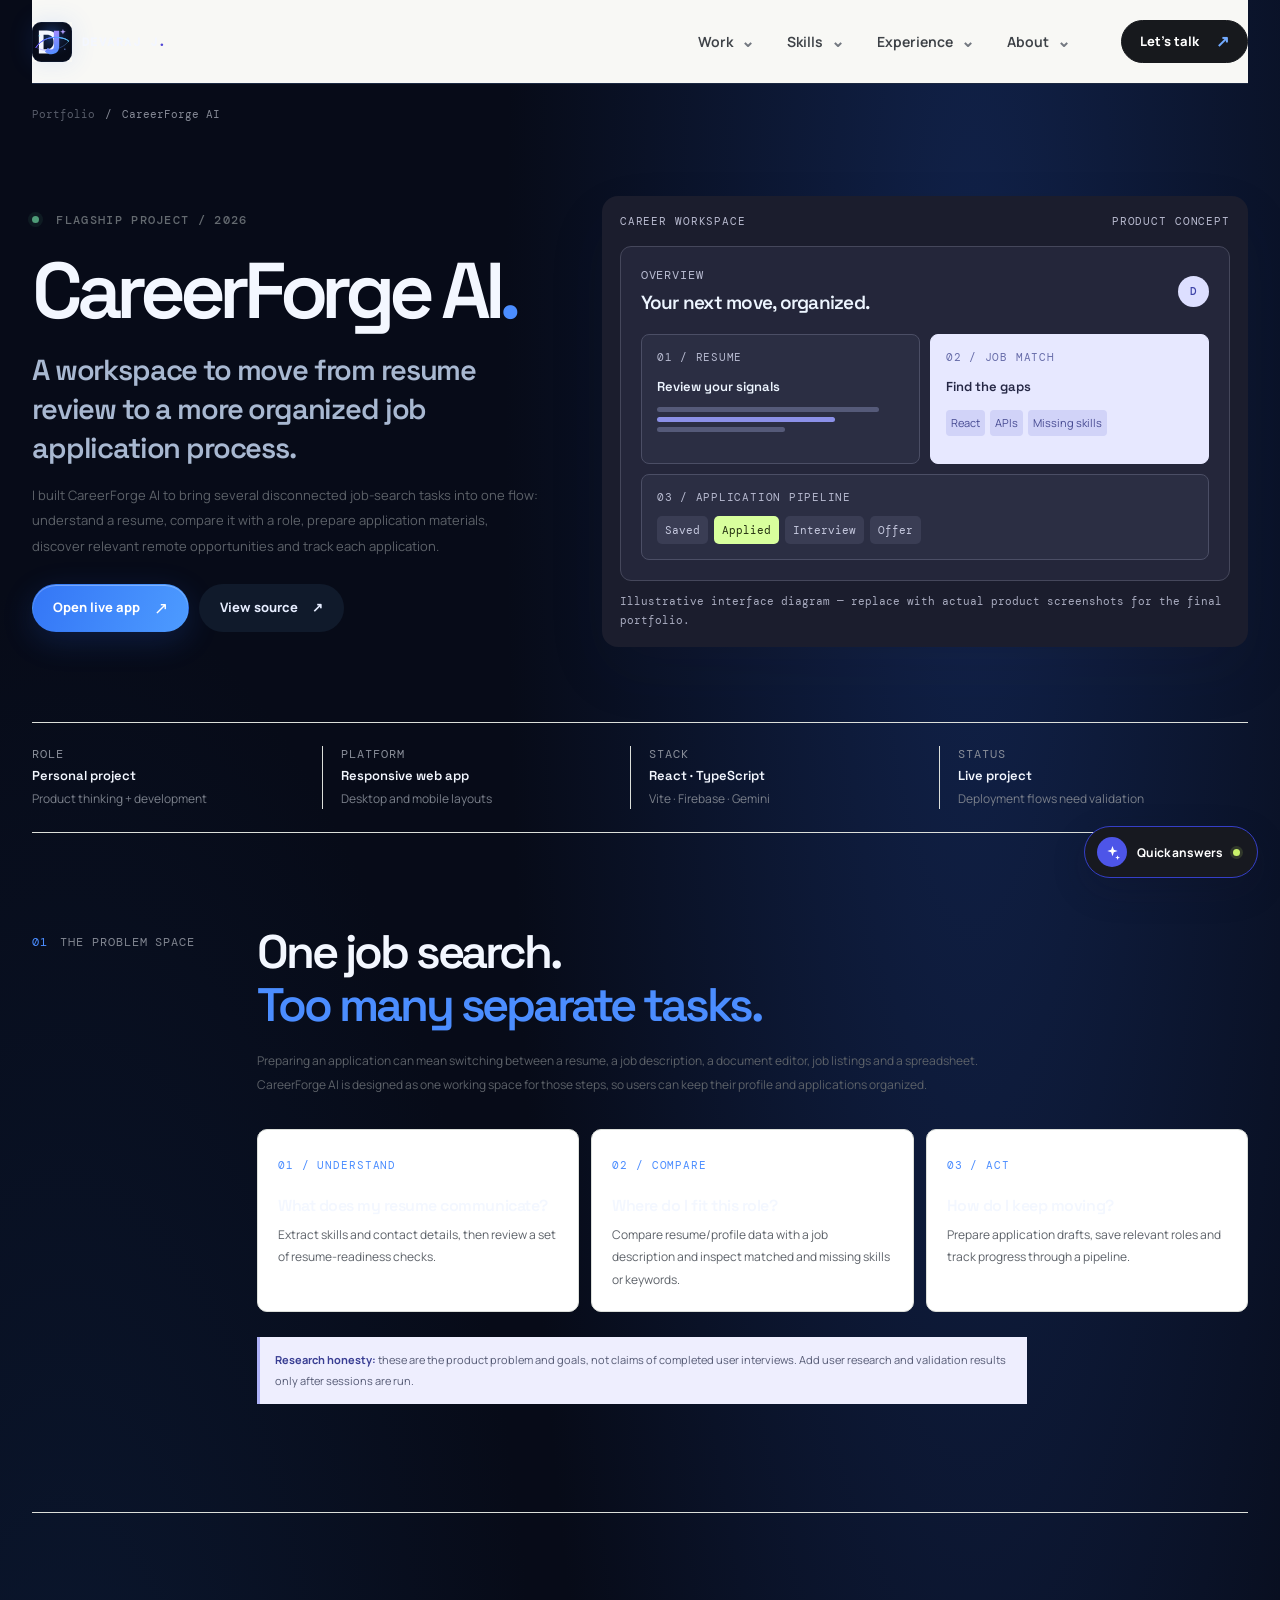
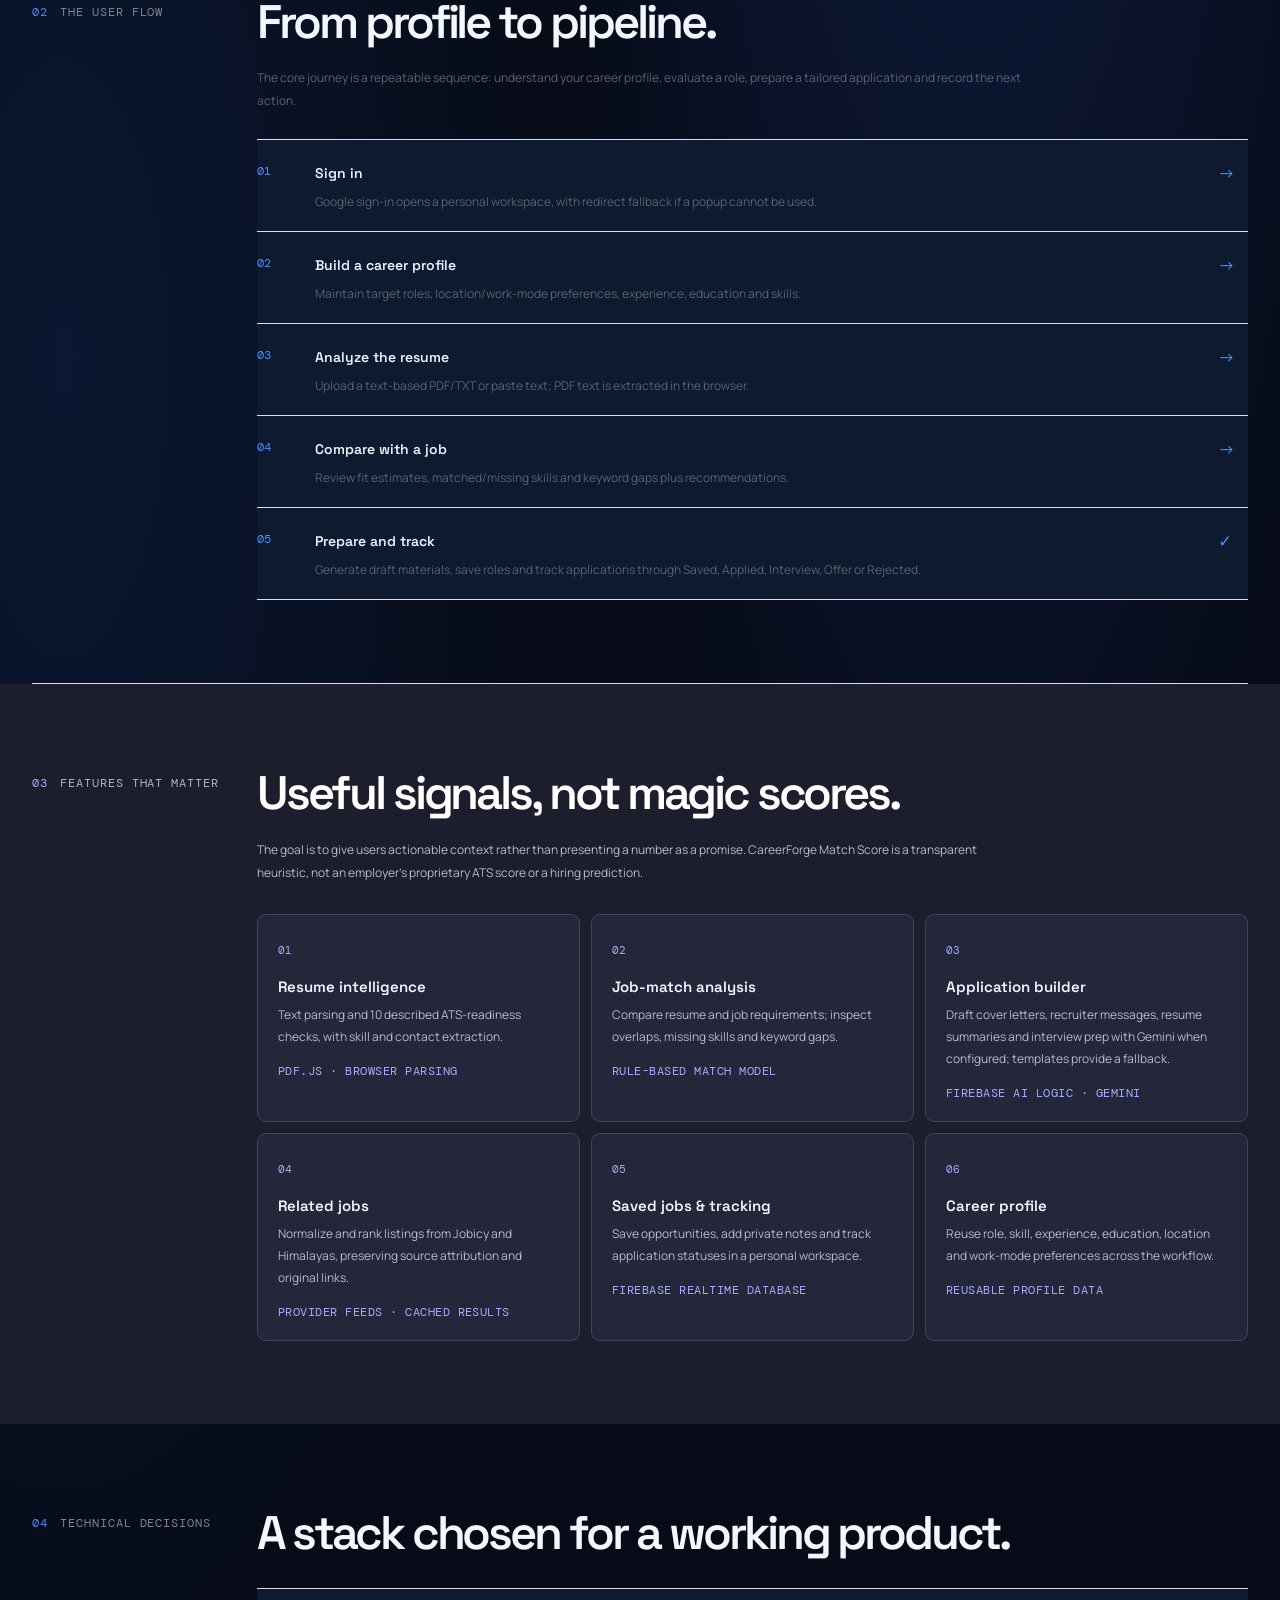
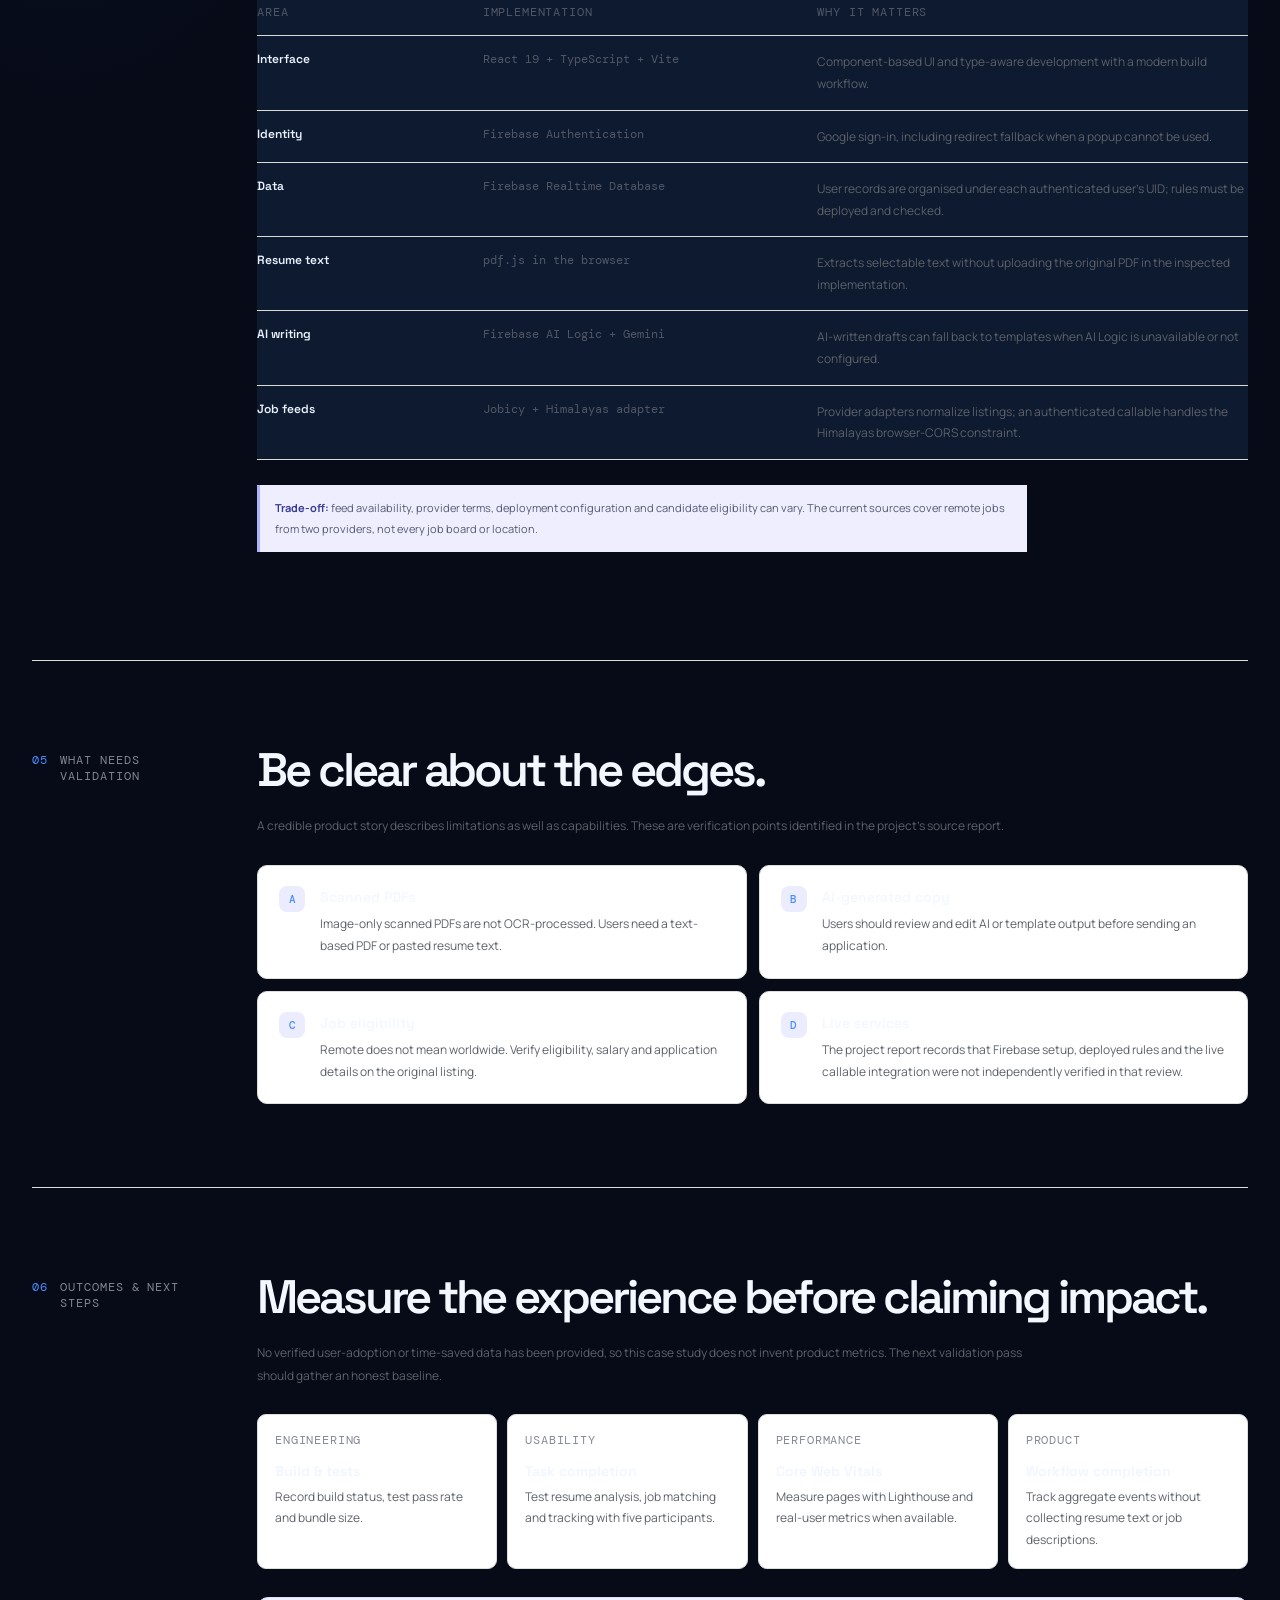
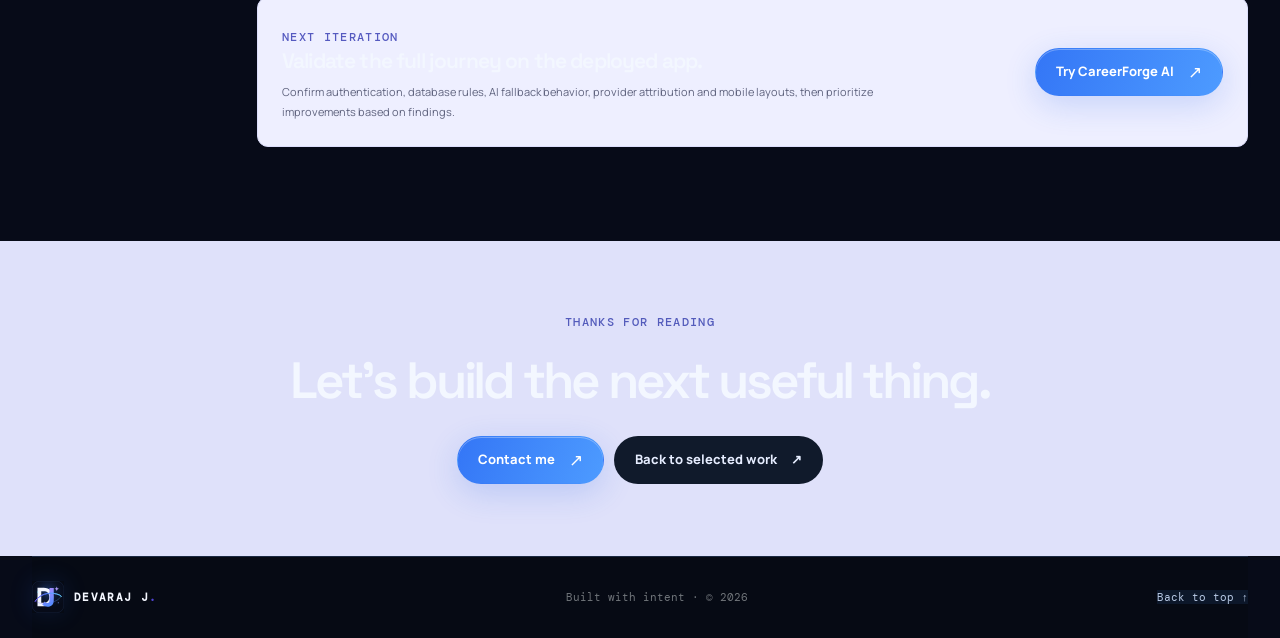
==== commit b9ba9c4a: "feat: redesign portfolio with reference-inspired interactions" ====
--- a/case-study.html
+++ b/case-study.html
@@ -2,7 +2,7 @@
 <html lang="en">
 <head>
 <meta charset="utf-8"><meta name="viewport" content="width=device-width, initial-scale=1">
-<meta name="theme-color" content="#080713"
+<meta name="theme-color" content="#f8f8f5">
 <title>CareerForge AI Case Study — Devaraj J</title>
 <meta name="description" content="A technical and product case study of CareerForge AI: resume analysis, job matching, AI-assisted application drafting, related jobs and application tracking.">
 <meta name="robots" content="index,follow">
@@ -15,13 +15,19 @@
 <link rel="stylesheet" href="style.css?v=20261026-1"><link rel="stylesheet" href="case-study.css?v=20261026-1">
 <script type="application/ld+json">{"@context":"https://schema.org","@type":"SoftwareApplication","name":"CareerForge AI","applicationCategory":"BusinessApplication","operatingSystem":"Web","url":"https://careerforge-ai.de5.net/","author":{"@type":"Person","name":"Devaraj J"}}</script>
   <link rel="stylesheet" href="ai-assistant.css?v=20261026-1">
+  <link rel="stylesheet" href="reference-inspired.css?v=20261027-1">
 </head>
 <body>
 <a class="skip-link" href="#main">Skip to content</a><div class="site-shell">
 <header class="site-header" id="top">
 <a class="wordmark" href="index.html" aria-label="Devaraj J portfolio home"><span class="wordmark-mark"><img class="wordmark-image" src="logo.svg" alt=""></span><span class="wordmark-name">DEVARAJ J<span class="wordmark-dot">.</span></span></a>
 <button class="menu-toggle" type="button" aria-label="Open navigation" aria-expanded="false" aria-controls="primary-nav"><span></span><span></span></button>
-<nav class="primary-nav" id="primary-nav" aria-label="Main navigation"><a href="index.html#work">Work</a><a href="index.html#approach">Approach</a><a href="index.html#experience">Experience</a><a href="index.html#about">About</a></nav>
+<nav class="primary-nav" id="primary-nav" aria-label="Main navigation">
+<details class="nav-group"><summary>Work <span aria-hidden="true">⌄</span></summary><div class="nav-dropdown"><a href="index.html#work">Selected projects<small>Portfolio work</small></a><a href="#main">CareerForge case study<small>Read this project</small></a></div></details>
+<details class="nav-group"><summary>Skills <span aria-hidden="true">⌄</span></summary><div class="nav-dropdown"><a href="index.html#skills">Development<small>Frontend and full-stack tools</small></a><a href="index.html#skills">AI integration<small>AI-assisted workflows</small></a></div></details>
+<details class="nav-group"><summary>Experience <span aria-hidden="true">⌄</span></summary><div class="nav-dropdown"><a href="index.html#experience">Work history<small>Technical support and development</small></a></div></details>
+<details class="nav-group"><summary>About <span aria-hidden="true">⌄</span></summary><div class="nav-dropdown"><a href="index.html#about">About Devaraj<small>Background and approach</small></a></div></details>
+</nav>
 <a class="header-contact" href="index.html#contact">Let's talk <span aria-hidden="true">↗</span></a>
 </header>
 <main id="main" class="case-main">
@@ -30,7 +36,7 @@
 <div class="case-hero-copy reveal"><p class="eyebrow"><span class="eyebrow-dot"></span> FLAGSHIP PROJECT / 2026</p><h1>CareerForge AI<span class="case-dot">.</span></h1>
 <p class="case-subtitle">A workspace to move from resume review to a more organized job application process.</p>
 <p class="case-intro">I built CareerForge AI to bring several disconnected job-search tasks into one flow: understand a resume, compare it with a role, prepare application materials, discover relevant remote opportunities and track each application.</p>
-<div class="case-hero-actions"><a class="button button-primary" href="https://careerforge-ai.de5.net/" target="_blank" rel="noopener noreferrer">Open live app <span aria-hidden="true">↗</span></a><a class="button button-secondary" href="https://github.com/devauchiha001/careerforge-ai-main" target="_blank" rel="noopener noreferrer">View source <span aria-hidden="true">↗</span></a></div></div>
+<div class="case-hero-actions"><a class="button button-primary" data-cursor="View project" href="https://careerforge-ai.de5.net/" target="_blank" rel="noopener noreferrer">Open live app <span aria-hidden="true">↗</span></a><a class="button button-secondary" href="https://github.com/devauchiha001/careerforge-ai-main" target="_blank" rel="noopener noreferrer">View source <span aria-hidden="true">↗</span></a></div></div>
 <div class="case-visual reveal" aria-label="Concept illustration of the CareerForge AI workflow">
 <div class="case-visual-top"><span>CAREER WORKSPACE</span><span>PRODUCT CONCEPT</span></div>
 <div class="case-dashboard"><div class="case-dashboard-head"><div><small>OVERVIEW</small><b>Your next move, organized.</b></div><span class="dashboard-avatar">D</span></div>
@@ -86,10 +92,10 @@
 <div class="metric-grid"><div><span>ENGINEERING</span><b>Build & tests</b><small>Record build status, test pass rate and bundle size.</small></div><div><span>USABILITY</span><b>Task completion</b><small>Test resume analysis, job matching and tracking with five participants.</small></div><div><span>PERFORMANCE</span><b>Core Web Vitals</b><small>Measure pages with Lighthouse and real-user metrics when available.</small></div><div><span>PRODUCT</span><b>Workflow completion</b><small>Track aggregate events without collecting resume text or job descriptions.</small></div></div>
 <div class="next-step"><div><span class="eyebrow">NEXT ITERATION</span><h3>Validate the full journey on the deployed app.</h3><p>Confirm authentication, database rules, AI fallback behavior, provider attribution and mobile layouts, then prioritize improvements based on findings.</p></div><a class="button button-primary" href="https://careerforge-ai.de5.net/" target="_blank" rel="noopener noreferrer">Try CareerForge AI <span aria-hidden="true">↗</span></a></div>
 </div></section>
-<section class="case-end"><div class="section-wrap case-end-inner"><p class="eyebrow">THANKS FOR READING</p><h2>Let's build the next useful thing.</h2><div><a class="button button-primary" href="index.html#contact">Contact me <span aria-hidden="true">↗</span></a><a class="button button-secondary" href="index.html#work">Back to selected work <span aria-hidden="true">↗</span></a></div></div></section>
+<section class="case-end"><div class="section-wrap case-end-inner"><p class="eyebrow">THANKS FOR READING</p><h2>Let's build the next useful thing.</h2><div><a class="button button-primary" data-cursor="Contact" href="index.html#contact">Contact me <span aria-hidden="true">↗</span></a><a class="button button-secondary" href="index.html#work">Back to selected work <span aria-hidden="true">↗</span></a></div></div></section>
 </main>
 <footer class="site-footer"><a class="wordmark" href="index.html"><span class="wordmark-mark"><img class="wordmark-image" src="logo.svg" alt=""></span><span class="wordmark-name">DEVARAJ J<span class="wordmark-dot">.</span></span></a><span>Built with intent · © <span id="year"></span></span><a href="#top" class="back-top">Back to top ↑</a></footer>
-</div><script src="script.js"></script>
+</div><script src="script.js?v=20261025-3"></script>
 
   <div class="deva-ai-widget" id="deva-ai-widget">
     <aside class="deva-ai-panel" id="deva-ai-panel" role="dialog" aria-modal="false" aria-labelledby="deva-ai-title" aria-describedby="deva-ai-status" hidden>
@@ -134,4 +140,5 @@
     </button>
   </div>
 <script src="ai-assistant.js?v=20261026-1"></script>
+<script src="reference-inspired.js?v=20261027-1" defer></script>
 </body></html>
--- a/style.css
+++ b/style.css
@@ -1,13 +1,13 @@
-:root{--paper:#f7f7f2;--paper-2:#eeefe8;--ink:#171920;--muted:#666b78;--subtle:#8b909a;--line:#dedfd8;--cobalt:#4d55e8;--cobalt-dark:#353fc8;--lavender:#e6e7ff;--lime:#c9f36a;--white:#fff;--display:"Space Grotesk",sans-serif;--body:"Manrope",sans-serif;--mono:"DM Mono",monospace;--page:1220px}*{box-sizing:border-box}html{scroll-behavior:smooth;scroll-padding-top:90px}body{margin:0;background:var(--paper);color:var(--ink);font-family:var(--body);line-height:1.65;-webkit-font-smoothing:antialiased}a{color:inherit}button,a{-webkit-tap-highlight-color:transparent}button{font:inherit}.skip-link{position:absolute;z-index:999;top:10px;left:12px;padding:10px 14px;background:var(--ink);color:#fff;transform:translateY(-160%);border-radius:7px}.skip-link:focus{transform:translateY(0)}.site-shell{overflow:hidden}.section-wrap{width:min(calc(100% - 64px),var(--page));margin-inline:auto}.site-header{height:84px;display:flex;align-items:center;gap:36px;width:min(calc(100% - 64px),var(--page));margin:auto;border-bottom:1px solid var(--line);position:relative;z-index:20}.wordmark{display:inline-flex;align-items:center;gap:10px;text-decoration:none;min-width:max-content}.wordmark-mark{width:37px;height:37px;display:grid;place-items:center;border:1.5px solid var(--ink);border-radius:11px;font:700 13px var(--display);letter-spacing:-.1em}.wordmark-mark span{color:var(--cobalt)}.wordmark-name{font:700 12px var(--mono);letter-spacing:.1em}.wordmark-dot{color:var(--cobalt)}.primary-nav{display:flex;align-items:center;gap:31px;margin-left:auto}.primary-nav a,.header-contact{font-size:12px;text-decoration:none;font-weight:700;color:#555a66;transition:color .2s}.primary-nav a:hover,.primary-nav a:focus-visible{color:var(--cobalt)}.header-contact{color:var(--ink);border:1px solid #c8cbd1;padding:10px 15px;border-radius:99px;min-width:max-content}.header-contact span{color:var(--cobalt);margin-left:7px}.menu-toggle{display:none}.hero{display:grid;grid-template-columns:1.03fr .97fr;gap:52px;align-items:center;padding-block:94px 102px;min-height:665px}.eyebrow{font:500 10px var(--mono);letter-spacing:.12em;color:#686d79;margin:0 0 18px}.eyebrow-dot{display:inline-block;width:7px;height:7px;border-radius:50%;background:#79a52c;box-shadow:0 0 0 4px #79a52c1a;margin:0 8px 0 1px}.hero h1{font:600 clamp(43px,5.25vw,70px)/1.08 var(--display);letter-spacing:-.065em;max-width:680px;margin:0}.text-highlight{color:var(--cobalt);position:relative}.hero-summary{font-size:15px;line-height:1.85;color:var(--muted);max-width:560px;margin:26px 0 0}.hero-actions,.contact-actions{display:flex;flex-wrap:wrap;gap:11px;margin-top:27px}.button{min-height:47px;display:inline-flex;align-items:center;justify-content:center;gap:18px;text-decoration:none;border-radius:8px;padding:0 17px;font-size:12px;font-weight:800;border:1px solid transparent;transition:transform .22s,background .22s,border-color .22s}.button:hover{transform:translateY(-2px)}.button:focus-visible,.text-link:focus-visible,.primary-nav a:focus-visible,.header-contact:focus-visible,.about-links a:focus-visible,.back-top:focus-visible{outline:3px solid #767cff;outline-offset:4px}.button-primary{background:var(--cobalt);color:white}.button-primary:hover{background:var(--cobalt-dark)}.button-primary span{font-size:17px;font-weight:400}.button-secondary{background:transparent;border-color:#cdd0d6;color:var(--ink)}.button-secondary:hover{border-color:var(--cobalt)}.hero-footnote{margin-top:33px;display:flex;gap:20px;flex-wrap:wrap;font:400 10px var(--mono);color:#777c86}.availability{display:inline-flex;align-items:center;gap:8px}.availability span{height:6px;width:6px;background:#78a52c;border-radius:50%}.hero-location{padding-left:20px;border-left:1px solid var(--line)}.hero-visual{position:relative;min-width:0;padding:17px 0 9px 14px}.visual-topline,.visual-caption{display:flex;justify-content:space-between;gap:12px;font:400 9px var(--mono);letter-spacing:.05em;color:#777b87}.tiny-status{display:inline-flex;gap:6px;align-items:center}.tiny-status i,.status-tag i{width:6px;height:6px;background:#79a52c;border-radius:50%;display:inline-block}.product-window{position:relative;z-index:1;margin-top:13px;border:1px solid #d5d6d0;border-radius:13px;background:#fff;box-shadow:0 28px 80px #25274313;overflow:hidden;transform:rotate(1.1deg)}.window-bar{height:37px;background:#f6f6f4;border-bottom:1px solid #e8e8e4;display:flex;align-items:center;justify-content:space-between;padding:0 14px;color:#777b84;font:400 9px var(--mono)}.window-dots{display:flex;gap:4px}.window-dots i{height:6px;width:6px;border-radius:50%;background:#d0d2d7}.window-dots i:first-child{background:#d6a7a2}.window-dots i:nth-child(2){background:#e7d19d}.window-dots i:nth-child(3){background:#add1a4}.window-menu{letter-spacing:1px}.workspace{display:grid;grid-template-columns:45px 1fr;min-height:325px}.workspace-sidebar{padding:14px 0;display:flex;align-items:center;flex-direction:column;gap:18px;background:#fafaf8;border-right:1px solid #ededea;color:#999eaa}.mini-brand{font:700 13px var(--display);color:var(--cobalt);margin-bottom:8px}.workspace-sidebar i{font-style:normal;font-size:13px;width:25px;height:25px;display:grid;place-items:center;border-radius:7px}.workspace-sidebar .side-active{background:var(--lavender);color:var(--cobalt)}.side-bottom{margin-top:auto;background:#ececff;color:var(--cobalt);border-radius:50%;width:24px;height:24px;display:grid;place-items:center;font:500 8px var(--mono)}.workspace-content{padding:20px 20px 16px;min-width:0}.workspace-greeting{display:flex;justify-content:space-between;align-items:center;gap:10px}.workspace-greeting>div{display:grid;gap:5px}.ui-overline{font:400 8px var(--mono);letter-spacing:.09em;color:#8e93a0}.workspace-greeting strong{font:600 17px var(--display);letter-spacing:-.04em}.avatar-chip{height:25px;width:25px;border-radius:8px;background:#f0eeff;display:grid;place-items:center;color:var(--cobalt);font:600 10px var(--mono)}.mini-stat-row{display:grid;grid-template-columns:1fr 1fr;gap:10px;margin-top:17px}.mini-stat{border:1px solid #e8e9ed;border-radius:7px;padding:12px;display:grid;gap:5px}.mini-stat small,.match-panel-heading{font:400 8px var(--mono);letter-spacing:.06em;color:#838894}.mini-stat b{font:600 13px var(--display)}.stat-pill,.stat-link{font-size:8px;color:#6a8f29}.stat-link{color:var(--cobalt)}.match-panel{border:1px solid #e4e5ed;border-radius:8px;padding:13px;margin-top:11px;background:#fdfdff}.match-panel-heading{display:flex;justify-content:space-between;align-items:center}.match-badge{font-size:7px;background:#efefff;color:var(--cobalt);border-radius:99px;padding:4px 6px}.match-role{display:flex;align-items:center;gap:9px;margin-top:13px}.company-mark{width:30px;height:30px;display:grid;place-items:center;border-radius:7px;background:#ececff;color:var(--cobalt);font-size:16px}.match-role>div{display:grid;gap:2px;min-width:0}.match-role b{font-size:10px}.match-role small{font-size:8px;color:#9297a1}.match-arrow{margin-left:auto;color:var(--cobalt)}.match-line{height:5px;background:#edeeef;border-radius:99px;margin-top:15px;overflow:hidden}.match-line span{display:block;width:68%;height:100%;background:#858bf0;border-radius:inherit}.match-foot{display:flex;justify-content:space-between;gap:8px;font-size:8px;color:#8b909b;margin-top:7px}.mini-row-footer{display:flex;justify-content:space-between;gap:6px;margin-top:13px;font-size:7px;color:#9b9faa}.visual-caption{margin-top:13px;font-size:8px}.orbit{position:absolute;border:1px solid #dfe0ff;border-radius:50%;pointer-events:none}.orbit-one{height:295px;width:295px;right:-80px;top:26px}.orbit-two{height:385px;width:385px;right:-125px;top:-20px;border-color:#e8e9f5}.tech-ribbon{border-block:1px solid var(--line);background:#f1f2ec;min-height:75px;display:flex;align-items:center;justify-content:center;gap:32px;padding:20px 32px;flex-wrap:wrap}.ribbon-label{font:500 9px var(--mono);letter-spacing:.11em;color:#8b9097}.ribbon-items{display:flex;align-items:center;gap:22px;flex-wrap:wrap;justify-content:center}.ribbon-items span{font:600 12px var(--display);color:#545966}.ribbon-items i{font-style:normal;font-size:11px;color:var(--cobalt)}.work-section{padding-block:116px 125px}.section-heading{display:flex;align-items:end;justify-content:space-between;gap:45px;margin-bottom:45px}.section-heading h2{font:600 clamp(34px,4vw,51px)/1.13 var(--display);letter-spacing:-.06em;margin:0}.heading-period{color:var(--cobalt)}.section-intro{max-width:390px;color:var(--muted);font-size:13px;line-height:1.85;margin:0 0 4px}.featured-project{display:grid;grid-template-columns:1fr 1fr;border:1px solid #d8d9d2;border-radius:15px;overflow:hidden;background:#fff;box-shadow:0 12px 35px #292d4410}.featured-art{min-height:425px;padding:22px 24px;position:relative;overflow:hidden;background:#181a2a;color:white;display:flex;flex-direction:column;justify-content:space-between}.featured-art:before{content:"";position:absolute;width:410px;height:410px;border:1px solid #fff2;border-radius:50%;right:-160px;top:18px}.featured-art:after{content:"";position:absolute;width:310px;height:310px;border:1px solid #fff2;border-radius:50%;right:-110px;top:68px}.art-label{position:relative;z-index:2;display:flex;justify-content:space-between;font:400 9px var(--mono);letter-spacing:.08em;color:#b8bbd0}.forge-art-title{position:relative;z-index:2;margin-top:37px;font:600 clamp(45px,5.4vw,72px)/.96 var(--display);letter-spacing:-.075em}.forge-art-title span{color:#aaaaff}.forge-art-title b{font:500 12px var(--mono);letter-spacing:.08em;vertical-align:top;margin-left:8px;color:var(--lime)}.forge-art-subtitle{position:relative;z-index:2;font:400 9px var(--mono);letter-spacing:.17em;color:#c5c7dc;margin-top:11px}.forge-art-panels{position:relative;z-index:2;display:flex;justify-content:flex-end;align-items:end;gap:9px;margin-top:16px}.forge-panel{border:1px solid #ffffff33;background:#202237ed;border-radius:8px;padding:12px;width:48%;box-shadow:0 15px 30px #0003}.forge-panel>span{font:400 7px var(--mono);letter-spacing:.08em;color:#aaaec6}.forge-panel i{height:6px;background:#6b6f8d;display:block;border-radius:99px;margin-top:10px;width:88%}.forge-panel i:nth-of-type(2){width:69%;background:#9a9df9}.forge-panel i.short{width:48%}.forge-panel b{display:block;font:500 10px var(--display);margin-top:13px}.panel-two{transform:translateY(-15px);background:#292b43}.panel-check{height:32px;width:32px;border-radius:9px;background:#d8ff92;color:#26340e;display:grid;place-items:center;font-weight:800;margin-top:12px}.forge-panel small{display:block;margin-top:4px;color:#bec1d6;font-size:7px}.art-grid-lines{position:absolute;inset:0;background-image:linear-gradient(#fff 1px,transparent 1px),linear-gradient(90deg,#fff 1px,transparent 1px);background-size:37px 37px;opacity:.045;pointer-events:none}.featured-info{padding:clamp(24px,4vw,49px);display:flex;flex-direction:column;align-items:flex-start}.project-kicker{display:flex;align-items:center;gap:10px;justify-content:space-between;flex-wrap:wrap;width:100%;font:400 8px var(--mono);letter-spacing:.06em;color:#7f8490}.status-tag{display:inline-flex;align-items:center;gap:6px;color:#527824;background:#f0f8e1;border-radius:99px;padding:6px 8px;letter-spacing:0}.featured-info h3{font:600 clamp(27px,3vw,38px)/1.15 var(--display);letter-spacing:-.06em;margin:24px 0 13px;max-width:460px}.featured-info>p,.project-card-copy>p:not(.eyebrow){font-size:12px;line-height:1.9;color:var(--muted);margin:0}.feature-list{display:grid;gap:10px;margin-top:20px;font-size:11px;color:#404551}.feature-list span{display:flex;align-items:center;gap:9px}.feature-list i{font-style:normal;color:var(--cobalt);font-weight:800}.project-stack{display:flex;flex-wrap:wrap;gap:6px;margin-top:19px}.project-stack span{font:400 8px var(--mono);padding:6px 8px;background:#f3f3f0;border:1px solid #e7e8e2;border-radius:5px;color:#626775}.project-links{display:flex;gap:19px;flex-wrap:wrap;margin-top:auto;padding-top:25px}.text-link{font-size:11px;font-weight:800;text-decoration:none;color:var(--cobalt);display:inline-flex;align-items:center;gap:8px}.text-link span{font-size:15px;font-weight:400}.text-link:hover{text-decoration:underline;text-underline-offset:4px}.text-link-muted{color:#535865}.project-grid{display:grid;grid-template-columns:1fr 1fr;gap:19px;margin-top:20px}.project-card{border:1px solid #d8d9d2;border-radius:14px;overflow:hidden;background:#fff}.project-card-art{height:290px;display:block;text-decoration:none;position:relative;overflow:hidden}.study-art{background:#e8e9df;padding:23px}.card-art-number{font:400 8px var(--mono);letter-spacing:.08em;color:#777d72}.study-art-name{font:600 clamp(34px,4vw,54px)/.96 var(--display);letter-spacing:-.07em;margin-top:35px;color:#252922;position:relative;z-index:1}.study-art-name em{font-style:normal;color:#5b64dc}.study-art-card{position:absolute;right:22px;bottom:22px;width:56%;padding:16px;border:1px solid #d7d9cd;border-radius:10px;background:#f8f8f1;box-shadow:0 15px 35px #292d4414;transform:rotate(-3deg)}.study-art-card small{font:400 7px var(--mono);color:#888e7a}.study-art-card b{display:block;margin-top:7px;font:600 12px var(--display)}.study-progress{height:5px;background:#e5e6de;border-radius:99px;display:block;margin-top:12px;overflow:hidden}.study-progress i{display:block;height:100%;width:71%;background:#7780e8}.study-art-card>div{display:flex;justify-content:space-between;margin-top:9px;font-size:7px;color:#73796d}.art-corner-arrow{position:absolute;right:20px;top:20px;height:30px;width:30px;border-radius:50%;background:#f8f8f1;display:grid;place-items:center;color:#4d55e8}.project-card-copy{padding:27px}.project-card-copy .eyebrow{font-size:8px;margin-bottom:10px}.project-card-copy h3{font:600 24px var(--display);letter-spacing:-.04em;margin:0 0 10px}.project-card-copy>.text-link{margin-top:23px}.project-note .note-art{height:290px;padding:24px;background:#e9e8fb;position:relative;overflow:hidden}.note-stamp{font:400 8px var(--mono);letter-spacing:.08em;color:#7776ac}.note-symbol{position:absolute;font:600 120px/.95 var(--display);letter-spacing:-.1em;color:#6766b8;left:28px;top:72px}.note-caption{position:absolute;right:26px;top:100px;font:600 14px/1.5 var(--display);letter-spacing:-.03em;color:#282940;text-align:right}.note-lines{position:absolute;left:30px;right:30px;bottom:25px;display:grid;gap:6px}.note-lines i{height:1px;background:#b9b8db}.note-lines i:nth-child(2){width:77%}.note-lines i:nth-child(3){width:89%}.note-lines i:nth-child(4){width:55%}.approach-section{background:#1c1e2d;color:#fff;padding-block:105px 100px}.approach-section .eyebrow{color:#b7bad2}.approach-section .section-heading h2{font-size:clamp(39px,5vw,61px)}.approach-section .section-heading h2 span{color:#aaaaff}.approach-section .section-intro{color:#b4b7c8}.approach-steps{display:grid;grid-template-columns:repeat(4,1fr);border-top:1px solid #444657;border-bottom:1px solid #444657}.approach-step{padding:25px 22px 25px 0;display:flex;gap:17px;border-right:1px solid #444657}.approach-step:not(:first-child){padding-left:22px}.approach-step:last-child{border-right:0}.approach-step>span{font:400 10px var(--mono);color:#aaaaff;padding-top:5px}.approach-step h3{font:600 15px var(--display);margin:0 0 8px}.approach-step p{font-size:11px;line-height:1.8;color:#b4b7c8;margin:0;max-width:230px}.approach-note{font-size:10px;color:#a1a4b8;margin:17px 0 0}.profile-section{padding-block:116px}.experience-list{border-top:1px solid var(--line)}.experience-row{padding:26px 0;display:grid;grid-template-columns:175px 1fr 155px;align-items:start;gap:25px;border-bottom:1px solid var(--line)}.experience-date{font:400 9px var(--mono);letter-spacing:.02em;color:#777c88;padding-top:6px}.experience-row h3{font:600 18px var(--display);letter-spacing:-.03em;margin:0}.experience-company{font:500 10px var(--mono);color:var(--cobalt);margin:5px 0 8px}.experience-row p:last-child{font-size:12px;color:var(--muted);line-height:1.8;margin:0;max-width:600px}.experience-type{font:400 8px var(--mono);letter-spacing:.04em;color:#7e838d;border:1px solid #dedfd9;border-radius:5px;padding:7px 8px;text-align:center;justify-self:end}.about-section{padding-block:0 115px}.about-card{display:grid;grid-template-columns:130px 1fr;gap:32px;padding:clamp(28px,5vw,60px);border-radius:16px;background:#edeee7;border:1px solid #e1e2da}.about-mark{width:86px;height:86px;border:1px solid #b7b9c3;border-radius:25px;display:grid;place-items:center;font:600 28px var(--display);letter-spacing:-.1em;color:var(--ink);transform:rotate(-5deg)}.about-mark span{color:var(--cobalt)}.about-card h2{font:600 clamp(30px,3.4vw,43px)/1.15 var(--display);letter-spacing:-.06em;margin:0 0 16px}.about-card>div:last-child>p:not(.eyebrow){max-width:780px;font-size:12px;color:var(--muted);line-height:1.95;margin:0}.about-links{display:flex;gap:19px;margin-top:21px}.about-links a{font-size:11px;font-weight:800;text-decoration:none;color:var(--cobalt)}.about-links a span{margin-left:4px}.contact-section{background:#dfe1fa;padding-block:91px}.contact-inner{max-width:var(--page)}.contact-inner .eyebrow{color:#535bbb}.contact-inner h2{font:600 clamp(43px,6.4vw,76px)/1.05 var(--display);letter-spacing:-.07em;margin:0;max-width:850px}.contact-inner>p:not(.eyebrow){max-width:590px;font-size:13px;color:#55596d;line-height:1.9}.button-light{background:#f8f8ff;border-color:#c4c7ec;color:#252849}.button-light:hover{border-color:var(--cobalt)}.contact-small{display:block;margin-top:18px;font:400 9px var(--mono);color:#6f7390}.site-footer{min-height:93px;display:flex;align-items:center;justify-content:space-between;gap:20px;width:min(calc(100% - 64px),var(--page));margin:auto;color:#777c86;font:400 9px var(--mono)}.site-footer .wordmark-mark{height:31px;width:31px;border-radius:9px;font-size:11px}.site-footer .wordmark-name{font-size:10px}.back-top{text-decoration:none;color:#5d6270}.back-top:hover{color:var(--cobalt)}.reveal{opacity:0;transform:translateY(18px);transition:opacity .55s ease,transform .55s cubic-bezier(.2,.75,.25,1)}.reveal.is-visible{opacity:1;transform:none}@media(min-width:1400px){.hero{padding-top:112px;padding-bottom:118px}.hero h1{font-size:72px}}@media(max-width:1000px){.section-wrap,.site-header,.site-footer{width:min(calc(100% - 44px),var(--page))}.hero{grid-template-columns:1fr;gap:35px;padding-block:72px 82px}.hero-copy{max-width:760px}.hero-visual{width:min(100%,680px);margin:auto;padding-left:0}.product-window{transform:none}.orbit-one{right:0}.orbit-two{right:-48px}.section-heading{align-items:start;flex-direction:column;gap:18px}.section-intro{max-width:600px}.featured-project{grid-template-columns:1fr 1fr}.featured-art{min-height:400px}.featured-info{padding:26px}.approach-steps{grid-template-columns:1fr 1fr}.approach-step{padding:22px 20px 22px 0}.approach-step:nth-child(2){border-right:0}.approach-step:nth-child(3){padding-left:0;border-top:1px solid #444657}.approach-step:nth-child(4){border-top:1px solid #444657}.experience-row{grid-template-columns:145px 1fr}.experience-type{grid-column:2;justify-self:start}.about-card{grid-template-columns:90px 1fr;gap:24px}}@media(max-width:700px){html{scroll-padding-top:76px}.section-wrap,.site-header,.site-footer{width:calc(100% - 36px)}.site-header{height:72px;gap:12px}.wordmark-mark{width:33px;height:33px}.wordmark-name{font-size:10px}.header-contact{padding:9px 11px;font-size:10px;margin-left:auto}.menu-toggle{display:flex;order:3;flex-direction:column;justify-content:center;gap:5px;width:38px;height:38px;background:transparent;border:1px solid #d0d2d7;border-radius:8px;cursor:pointer}.menu-toggle span{width:15px;height:1.5px;background:var(--ink);margin:auto}.primary-nav{display:none;position:absolute;top:63px;left:0;right:0;background:#fff;border:1px solid var(--line);border-radius:11px;padding:11px;box-shadow:0 15px 30px #18192015;gap:0;flex-direction:column;align-items:stretch;margin:0}.primary-nav.is-open{display:flex}.primary-nav a{padding:12px 10px;border-radius:6px}.primary-nav a:hover{background:#f3f3f1}.hero{padding-block:58px 66px;min-height:unset;gap:36px}.hero h1{font-size:clamp(39px,11vw,58px)}.hero-summary{font-size:13px;margin-top:20px}.eyebrow{font-size:9px;line-height:1.8}.hero-actions{gap:8px}.button{min-height:44px;padding:0 13px;font-size:10px}.hero-footnote{gap:11px;font-size:8px;margin-top:24px}.hero-location{padding-left:11px}.hero-visual{padding-top:4px}.workspace{grid-template-columns:34px 1fr;min-height:280px}.workspace-sidebar{gap:13px}.workspace-content{padding:14px 12px}.workspace-greeting strong{font-size:13px}.mini-stat{padding:9px}.match-panel{padding:10px}.mini-row-footer{font-size:6px}.visual-topline,.visual-caption{font-size:7px}.orbit-one{height:220px;width:220px;right:-75px}.orbit-two{height:285px;width:285px;right:-102px}.tech-ribbon{gap:14px;padding:18px 16px}.ribbon-label{width:100%;text-align:center}.ribbon-items{gap:10px 13px}.ribbon-items span{font-size:10px}.work-section,.profile-section{padding-block:77px}.section-heading{margin-bottom:29px;gap:12px}.section-heading h2{font-size:clamp(32px,9vw,43px)}.section-intro{font-size:12px}.featured-project{grid-template-columns:1fr}.featured-art{min-height:350px;padding:18px}.forge-art-title{font-size:60px;margin-top:28px}.forge-art-panels{margin-top:15px}.featured-info{padding:24px 21px}.featured-info h3{font-size:30px;margin-top:19px}.project-links{margin-top:5px}.project-grid{grid-template-columns:1fr;gap:14px;margin-top:14px}.project-card-art,.study-art,.project-note .note-art{height:245px}.study-art-name{font-size:43px}.study-art-card{width:58%;padding:12px;right:15px;bottom:15px}.note-symbol{font-size:105px;top:60px}.note-caption{top:85px;right:20px;font-size:12px}.project-card-copy{padding:22px}.approach-section{padding-block:75px}.approach-steps{grid-template-columns:1fr}.approach-step,.approach-step:not(:first-child),.approach-step:nth-child(3),.approach-step:nth-child(4){padding:19px 0;border-right:0;border-top:1px solid #444657}.approach-step:first-child{border-top:0}.approach-step p{max-width:none}.experience-row{grid-template-columns:1fr;gap:8px;padding:22px 0}.experience-date{font-size:8px}.experience-row h3{font-size:17px}.experience-type{grid-column:1;font-size:7px;margin-top:4px}.about-section{padding-bottom:78px}.about-card{grid-template-columns:1fr;padding:25px 22px;gap:20px}.about-mark{height:64px;width:64px;font-size:22px;border-radius:19px}.about-card h2{font-size:32px}.contact-section{padding-block:70px}.contact-inner h2{font-size:clamp(39px,11vw,58px)}.contact-inner>p:not(.eyebrow){font-size:12px}.site-footer{padding-block:22px;min-height:unset;flex-wrap:wrap}.site-footer>span{order:3;width:100%}}@media(max-width:380px){.wordmark{gap:7px}.wordmark-name{letter-spacing:.05em}.header-contact{padding:8px}.hero h1{font-size:37px}.hero-location{display:none}.workspace-content{padding:12px 8px}.match-foot{font-size:7px}.project-kicker{font-size:7px}.forge-art-title{font-size:52px}}@media(prefers-reduced-motion:reduce){html{scroll-behavior:auto}*,*::before,*::after{animation-duration:.01ms!important;animation-iteration-count:1!important;scroll-behavior:auto!important;transition-duration:.01ms!important}.reveal{opacity:1;transform:none}}
+:root{--paper:#f7f7f2;--paper-2:#eeefe8;--ink:#171920;--muted:#666b78;--subtle:#8b909a;--line:#dedfd8;--cobalt:#4d55e8;--cobalt-dark:#353fc8;--lavender:#e6e7ff;--lime:#c9f36a;--white:#fff;--display:"Space Grotesk",sans-serif;--body:"Manrope",sans-serif;--mono:"DM Mono",monospace;--page:1220px}*{box-sizing:border-box}html{scroll-behavior:smooth;scroll-padding-top:90px}body{margin:0;background:var(--paper);color:var(--ink);font-family:var(--body);line-height:1.65;-webkit-font-smoothing:antialiased}a{color:inherit}button,a{-webkit-tap-highlight-color:transparent}button{font:inherit}.skip-link{position:absolute;z-index:999;top:10px;left:12px;padding:10px 14px;background:var(--ink);color:#fff;transform:translateY(-160%);border-radius:7px}.skip-link:focus{transform:translateY(0)}.site-shell{overflow:hidden}.section-wrap{width:min(calc(100% - 64px),var(--page));margin-inline:auto}.site-header{height:84px;display:flex;align-items:center;gap:36px;width:min(calc(100% - 64px),var(--page));margin:auto;border-bottom:1px solid var(--line);position:relative;z-index:20}.wordmark{display:inline-flex;align-items:center;gap:10px;text-decoration:none;min-width:max-content}.wordmark-mark{width:37px;height:37px;display:grid;place-items:center;border:1.5px solid var(--ink);border-radius:11px;font:700 13px var(--display);letter-spacing:-.1em}.wordmark-mark span{color:var(--cobalt)}.wordmark-name{font:700 12px var(--mono);letter-spacing:.1em}.wordmark-dot{color:var(--cobalt)}.primary-nav{display:flex;align-items:center;gap:31px;margin-left:auto}.primary-nav a,.header-contact{font-size:12px;text-decoration:none;font-weight:700;color:#555a66;transition:color .2s}.primary-nav a:hover,.primary-nav a:focus-visible{color:var(--cobalt)}.header-contact{color:var(--ink);border:1px solid #c8cbd1;padding:10px 15px;border-radius:99px;min-width:max-content}.header-contact span{color:var(--cobalt);margin-left:7px}.menu-toggle{display:none}.hero{display:grid;grid-template-columns:1.03fr .97fr;gap:52px;align-items:center;padding-block:94px 102px;min-height:665px}.eyebrow{font:500 11px var(--mono);letter-spacing:.12em;color:#686d79;margin:0 0 18px}.eyebrow-dot{display:inline-block;width:7px;height:7px;border-radius:50%;background:#79a52c;box-shadow:0 0 0 4px #79a52c1a;margin:0 8px 0 1px}.hero h1{font:600 clamp(43px,5.25vw,70px)/1.08 var(--display);letter-spacing:-.065em;max-width:680px;margin:0}.text-highlight{color:var(--cobalt);position:relative}.hero-summary{font-size:15px;line-height:1.85;color:var(--muted);max-width:560px;margin:26px 0 0}.hero-actions,.contact-actions{display:flex;flex-wrap:wrap;gap:11px;margin-top:27px}.button{min-height:47px;display:inline-flex;align-items:center;justify-content:center;gap:18px;text-decoration:none;border-radius:8px;padding:0 17px;font-size:12px;font-weight:800;border:1px solid transparent;transition:transform .22s,background .22s,border-color .22s}.button:hover{transform:translateY(-2px)}.button:focus-visible,.text-link:focus-visible,.primary-nav a:focus-visible,.header-contact:focus-visible,.about-links a:focus-visible,.back-top:focus-visible{outline:3px solid #767cff;outline-offset:4px}.button-primary{background:var(--cobalt);color:white}.button-primary:hover{background:var(--cobalt-dark)}.button-primary span{font-size:17px;font-weight:400}.button-secondary{background:transparent;border-color:#cdd0d6;color:var(--ink)}.button-secondary:hover{border-color:var(--cobalt)}.hero-footnote{margin-top:33px;display:flex;gap:20px;flex-wrap:wrap;font:400 11px var(--mono);color:#777c86}.availability{display:inline-flex;align-items:center;gap:8px}.availability span{height:6px;width:6px;background:#78a52c;border-radius:50%}.hero-location{padding-left:20px;border-left:1px solid var(--line)}.hero-visual{position:relative;min-width:0;padding:17px 0 9px 14px}.visual-topline,.visual-caption{display:flex;justify-content:space-between;gap:12px;font:400 11px var(--mono);letter-spacing:.05em;color:#777b87}.tiny-status{display:inline-flex;gap:6px;align-items:center}.tiny-status i,.status-tag i{width:6px;height:6px;background:#79a52c;border-radius:50%;display:inline-block}.product-window{position:relative;z-index:1;margin-top:13px;border:1px solid #d5d6d0;border-radius:13px;background:#fff;box-shadow:0 28px 80px #25274313;overflow:hidden;transform:rotate(1.1deg)}.window-bar{height:37px;background:#f6f6f4;border-bottom:1px solid #e8e8e4;display:flex;align-items:center;justify-content:space-between;padding:0 14px;color:#777b84;font:400 11px var(--mono)}.window-dots{display:flex;gap:4px}.window-dots i{height:6px;width:6px;border-radius:50%;background:#d0d2d7}.window-dots i:first-child{background:#d6a7a2}.window-dots i:nth-child(2){background:#e7d19d}.window-dots i:nth-child(3){background:#add1a4}.window-menu{letter-spacing:1px}.workspace{display:grid;grid-template-columns:45px 1fr;min-height:325px}.workspace-sidebar{padding:14px 0;display:flex;align-items:center;flex-direction:column;gap:18px;background:#fafaf8;border-right:1px solid #ededea;color:#999eaa}.mini-brand{font:700 13px var(--display);color:var(--cobalt);margin-bottom:8px}.workspace-sidebar i{font-style:normal;font-size:13px;width:25px;height:25px;display:grid;place-items:center;border-radius:7px}.workspace-sidebar .side-active{background:var(--lavender);color:var(--cobalt)}.side-bottom{margin-top:auto;background:#ececff;color:var(--cobalt);border-radius:50%;width:24px;height:24px;display:grid;place-items:center;font:500 11px var(--mono)}.workspace-content{padding:20px 20px 16px;min-width:0}.workspace-greeting{display:flex;justify-content:space-between;align-items:center;gap:10px}.workspace-greeting>div{display:grid;gap:5px}.ui-overline{font:400 11px var(--mono);letter-spacing:.09em;color:#8e93a0}.workspace-greeting strong{font:600 17px var(--display);letter-spacing:-.04em}.avatar-chip{height:25px;width:25px;border-radius:8px;background:#f0eeff;display:grid;place-items:center;color:var(--cobalt);font:600 11px var(--mono)}.mini-stat-row{display:grid;grid-template-columns:1fr 1fr;gap:10px;margin-top:17px}.mini-stat{border:1px solid #e8e9ed;border-radius:7px;padding:12px;display:grid;gap:5px}.mini-stat small,.match-panel-heading{font:400 11px var(--mono);letter-spacing:.06em;color:#838894}.mini-stat b{font:600 13px var(--display)}.stat-pill,.stat-link{font-size:11px;color:#6a8f29}.stat-link{color:var(--cobalt)}.match-panel{border:1px solid #e4e5ed;border-radius:8px;padding:13px;margin-top:11px;background:#fdfdff}.match-panel-heading{display:flex;justify-content:space-between;align-items:center}.match-badge{font-size:11px;background:#efefff;color:var(--cobalt);border-radius:99px;padding:4px 6px}.match-role{display:flex;align-items:center;gap:9px;margin-top:13px}.company-mark{width:30px;height:30px;display:grid;place-items:center;border-radius:7px;background:#ececff;color:var(--cobalt);font-size:16px}.match-role>div{display:grid;gap:2px;min-width:0}.match-role b{font-size:11px}.match-role small{font-size:11px;color:#9297a1}.match-arrow{margin-left:auto;color:var(--cobalt)}.match-line{height:5px;background:#edeeef;border-radius:99px;margin-top:15px;overflow:hidden}.match-line span{display:block;width:68%;height:100%;background:#858bf0;border-radius:inherit}.match-foot{display:flex;justify-content:space-between;gap:8px;font-size:11px;color:#8b909b;margin-top:7px}.mini-row-footer{display:flex;justify-content:space-between;gap:6px;margin-top:13px;font-size:11px;color:#9b9faa}.visual-caption{margin-top:13px;font-size:11px}.orbit{position:absolute;border:1px solid #dfe0ff;border-radius:50%;pointer-events:none}.orbit-one{height:295px;width:295px;right:-80px;top:26px}.orbit-two{height:385px;width:385px;right:-125px;top:-20px;border-color:#e8e9f5}.tech-ribbon{border-block:1px solid var(--line);background:#f1f2ec;min-height:75px;display:flex;align-items:center;justify-content:center;gap:32px;padding:20px 32px;flex-wrap:wrap}.ribbon-label{font:500 11px var(--mono);letter-spacing:.11em;color:#8b9097}.ribbon-items{display:flex;align-items:center;gap:22px;flex-wrap:wrap;justify-content:center}.ribbon-items span{font:600 12px var(--display);color:#545966}.ribbon-items i{font-style:normal;font-size:11px;color:var(--cobalt)}.work-section{padding-block:116px 125px}.section-heading{display:flex;align-items:end;justify-content:space-between;gap:45px;margin-bottom:45px}.section-heading h2{font:600 clamp(34px,4vw,51px)/1.13 var(--display);letter-spacing:-.06em;margin:0}.heading-period{color:var(--cobalt)}.section-intro{max-width:390px;color:var(--muted);font-size:13px;line-height:1.85;margin:0 0 4px}.featured-project{display:grid;grid-template-columns:1fr 1fr;border:1px solid #d8d9d2;border-radius:15px;overflow:hidden;background:#fff;box-shadow:0 12px 35px #292d4410}.featured-art{min-height:425px;padding:22px 24px;position:relative;overflow:hidden;background:#181a2a;color:white;display:flex;flex-direction:column;justify-content:space-between}.featured-art:before{content:"";position:absolute;width:410px;height:410px;border:1px solid #fff2;border-radius:50%;right:-160px;top:18px}.featured-art:after{content:"";position:absolute;width:310px;height:310px;border:1px solid #fff2;border-radius:50%;right:-110px;top:68px}.art-label{position:relative;z-index:2;display:flex;justify-content:space-between;font:400 11px var(--mono);letter-spacing:.08em;color:#b8bbd0}.forge-art-title{position:relative;z-index:2;margin-top:37px;font:600 clamp(45px,5.4vw,72px)/.96 var(--display);letter-spacing:-.075em}.forge-art-title span{color:#aaaaff}.forge-art-title b{font:500 12px var(--mono);letter-spacing:.08em;vertical-align:top;margin-left:8px;color:var(--lime)}.forge-art-subtitle{position:relative;z-index:2;font:400 11px var(--mono);letter-spacing:.17em;color:#c5c7dc;margin-top:11px}.forge-art-panels{position:relative;z-index:2;display:flex;justify-content:flex-end;align-items:end;gap:9px;margin-top:16px}.forge-panel{border:1px solid #ffffff33;background:#202237ed;border-radius:8px;padding:12px;width:48%;box-shadow:0 15px 30px #0003}.forge-panel>span{font:400 11px var(--mono);letter-spacing:.08em;color:#aaaec6}.forge-panel i{height:6px;background:#6b6f8d;display:block;border-radius:99px;margin-top:10px;width:88%}.forge-panel i:nth-of-type(2){width:69%;background:#9a9df9}.forge-panel i.short{width:48%}.forge-panel b{display:block;font:500 11px var(--display);margin-top:13px}.panel-two{transform:translateY(-15px);background:#292b43}.panel-check{height:32px;width:32px;border-radius:9px;background:#d8ff92;color:#26340e;display:grid;place-items:center;font-weight:800;margin-top:12px}.forge-panel small{display:block;margin-top:4px;color:#bec1d6;font-size:11px}.art-grid-lines{position:absolute;inset:0;background-image:linear-gradient(#fff 1px,transparent 1px),linear-gradient(90deg,#fff 1px,transparent 1px);background-size:37px 37px;opacity:.045;pointer-events:none}.featured-info{padding:clamp(24px,4vw,49px);display:flex;flex-direction:column;align-items:flex-start}.project-kicker{display:flex;align-items:center;gap:10px;justify-content:space-between;flex-wrap:wrap;width:100%;font:400 11px var(--mono);letter-spacing:.06em;color:#7f8490}.status-tag{display:inline-flex;align-items:center;gap:6px;color:#527824;background:#f0f8e1;border-radius:99px;padding:6px 8px;letter-spacing:0}.featured-info h3{font:600 clamp(27px,3vw,38px)/1.15 var(--display);letter-spacing:-.06em;margin:24px 0 13px;max-width:460px}.featured-info>p,.project-card-copy>p:not(.eyebrow){font-size:12px;line-height:1.9;color:var(--muted);margin:0}.feature-list{display:grid;gap:10px;margin-top:20px;font-size:11px;color:#404551}.feature-list span{display:flex;align-items:center;gap:9px}.feature-list i{font-style:normal;color:var(--cobalt);font-weight:800}.project-stack{display:flex;flex-wrap:wrap;gap:6px;margin-top:19px}.project-stack span{font:400 11px var(--mono);padding:6px 8px;background:#f3f3f0;border:1px solid #e7e8e2;border-radius:5px;color:#626775}.project-links{display:flex;gap:19px;flex-wrap:wrap;margin-top:auto;padding-top:25px}.text-link{font-size:11px;font-weight:800;text-decoration:none;color:var(--cobalt);display:inline-flex;align-items:center;gap:8px}.text-link span{font-size:15px;font-weight:400}.text-link:hover{text-decoration:underline;text-underline-offset:4px}.text-link-muted{color:#535865}.project-grid{display:grid;grid-template-columns:1fr 1fr;gap:19px;margin-top:20px}.project-card{border:1px solid #d8d9d2;border-radius:14px;overflow:hidden;background:#fff}.project-card-art{height:290px;display:block;text-decoration:none;position:relative;overflow:hidden}.study-art{background:#e8e9df;padding:23px}.card-art-number{font:400 11px var(--mono);letter-spacing:.08em;color:#777d72}.study-art-name{font:600 clamp(34px,4vw,54px)/.96 var(--display);letter-spacing:-.07em;margin-top:35px;color:#252922;position:relative;z-index:1}.study-art-name em{font-style:normal;color:#5b64dc}.study-art-card{position:absolute;right:22px;bottom:22px;width:56%;padding:16px;border:1px solid #d7d9cd;border-radius:10px;background:#f8f8f1;box-shadow:0 15px 35px #292d4414;transform:rotate(-3deg)}.study-art-card small{font:400 11px var(--mono);color:#888e7a}.study-art-card b{display:block;margin-top:7px;font:600 12px var(--display)}.study-progress{height:5px;background:#e5e6de;border-radius:99px;display:block;margin-top:12px;overflow:hidden}.study-progress i{display:block;height:100%;width:71%;background:#7780e8}.study-art-card>div{display:flex;justify-content:space-between;margin-top:9px;font-size:11px;color:#73796d}.art-corner-arrow{position:absolute;right:20px;top:20px;height:30px;width:30px;border-radius:50%;background:#f8f8f1;display:grid;place-items:center;color:#4d55e8}.project-card-copy{padding:27px}.project-card-copy .eyebrow{font-size:11px;margin-bottom:10px}.project-card-copy h3{font:600 24px var(--display);letter-spacing:-.04em;margin:0 0 10px}.project-card-copy>.text-link{margin-top:23px}.project-note .note-art{height:290px;padding:24px;background:#e9e8fb;position:relative;overflow:hidden}.note-stamp{font:400 11px var(--mono);letter-spacing:.08em;color:#7776ac}.note-symbol{position:absolute;font:600 120px/.95 var(--display);letter-spacing:-.1em;color:#6766b8;left:28px;top:72px}.note-caption{position:absolute;right:26px;top:100px;font:600 14px/1.5 var(--display);letter-spacing:-.03em;color:#282940;text-align:right}.note-lines{position:absolute;left:30px;right:30px;bottom:25px;display:grid;gap:6px}.note-lines i{height:1px;background:#b9b8db}.note-lines i:nth-child(2){width:77%}.note-lines i:nth-child(3){width:89%}.note-lines i:nth-child(4){width:55%}.approach-section{background:#1c1e2d;color:#fff;padding-block:105px 100px}.approach-section .eyebrow{color:#b7bad2}.approach-section .section-heading h2{font-size:clamp(39px,5vw,61px)}.approach-section .section-heading h2 span{color:#aaaaff}.approach-section .section-intro{color:#b4b7c8}.approach-steps{display:grid;grid-template-columns:repeat(4,1fr);border-top:1px solid #444657;border-bottom:1px solid #444657}.approach-step{padding:25px 22px 25px 0;display:flex;gap:17px;border-right:1px solid #444657}.approach-step:not(:first-child){padding-left:22px}.approach-step:last-child{border-right:0}.approach-step>span{font:400 11px var(--mono);color:#aaaaff;padding-top:5px}.approach-step h3{font:600 15px var(--display);margin:0 0 8px}.approach-step p{font-size:11px;line-height:1.8;color:#b4b7c8;margin:0;max-width:230px}.approach-note{font-size:11px;color:#a1a4b8;margin:17px 0 0}.profile-section{padding-block:116px}.experience-list{border-top:1px solid var(--line)}.experience-row{padding:26px 0;display:grid;grid-template-columns:175px 1fr 155px;align-items:start;gap:25px;border-bottom:1px solid var(--line)}.experience-date{font:400 11px var(--mono);letter-spacing:.02em;color:#777c88;padding-top:6px}.experience-row h3{font:600 18px var(--display);letter-spacing:-.03em;margin:0}.experience-company{font:500 11px var(--mono);color:var(--cobalt);margin:5px 0 8px}.experience-row p:last-child{font-size:12px;color:var(--muted);line-height:1.8;margin:0;max-width:600px}.experience-type{font:400 11px var(--mono);letter-spacing:.04em;color:#7e838d;border:1px solid #dedfd9;border-radius:5px;padding:7px 8px;text-align:center;justify-self:end}.about-section{padding-block:0 115px}.about-card{display:grid;grid-template-columns:130px 1fr;gap:32px;padding:clamp(28px,5vw,60px);border-radius:16px;background:#edeee7;border:1px solid #e1e2da}.about-mark{width:86px;height:86px;border:1px solid #b7b9c3;border-radius:25px;display:grid;place-items:center;font:600 28px var(--display);letter-spacing:-.1em;color:var(--ink);transform:rotate(-5deg)}.about-mark span{color:var(--cobalt)}.about-card h2{font:600 clamp(30px,3.4vw,43px)/1.15 var(--display);letter-spacing:-.06em;margin:0 0 16px}.about-card>div:last-child>p:not(.eyebrow){max-width:780px;font-size:12px;color:var(--muted);line-height:1.95;margin:0}.about-links{display:flex;gap:19px;margin-top:21px}.about-links a{font-size:11px;font-weight:800;text-decoration:none;color:var(--cobalt)}.about-links a span{margin-left:4px}.contact-section{background:#dfe1fa;padding-block:91px}.contact-inner{max-width:var(--page)}.contact-inner .eyebrow{color:#535bbb}.contact-inner h2{font:600 clamp(43px,6.4vw,76px)/1.05 var(--display);letter-spacing:-.07em;margin:0;max-width:850px}.contact-inner>p:not(.eyebrow){max-width:590px;font-size:13px;color:#55596d;line-height:1.9}.button-light{background:#f8f8ff;border-color:#c4c7ec;color:#252849}.button-light:hover{border-color:var(--cobalt)}.contact-small{display:block;margin-top:18px;font:400 11px var(--mono);color:#6f7390}.site-footer{min-height:93px;display:flex;align-items:center;justify-content:space-between;gap:20px;width:min(calc(100% - 64px),var(--page));margin:auto;color:#777c86;font:400 11px var(--mono)}.site-footer .wordmark-mark{height:31px;width:31px;border-radius:9px;font-size:11px}.site-footer .wordmark-name{font-size:11px}.back-top{text-decoration:none;color:#5d6270}.back-top:hover{color:var(--cobalt)}.reveal{opacity:0;transform:translateY(18px);transition:opacity .55s ease,transform .55s cubic-bezier(.2,.75,.25,1)}.reveal.is-visible{opacity:1;transform:none}@media(min-width:1400px){.hero{padding-top:112px;padding-bottom:118px}.hero h1{font-size:72px}}@media(max-width:1000px){.section-wrap,.site-header,.site-footer{width:min(calc(100% - 44px),var(--page))}.hero{grid-template-columns:1fr;gap:35px;padding-block:72px 82px}.hero-copy{max-width:760px}.hero-visual{width:min(100%,680px);margin:auto;padding-left:0}.product-window{transform:none}.orbit-one{right:0}.orbit-two{right:-48px}.section-heading{align-items:start;flex-direction:column;gap:18px}.section-intro{max-width:600px}.featured-project{grid-template-columns:1fr 1fr}.featured-art{min-height:400px}.featured-info{padding:26px}.approach-steps{grid-template-columns:1fr 1fr}.approach-step{padding:22px 20px 22px 0}.approach-step:nth-child(2){border-right:0}.approach-step:nth-child(3){padding-left:0;border-top:1px solid #444657}.approach-step:nth-child(4){border-top:1px solid #444657}.experience-row{grid-template-columns:145px 1fr}.experience-type{grid-column:2;justify-self:start}.about-card{grid-template-columns:90px 1fr;gap:24px}}@media(max-width:700px){html{scroll-padding-top:76px}.section-wrap,.site-header,.site-footer{width:calc(100% - 36px)}.site-header{height:72px;gap:12px}.wordmark-mark{width:33px;height:33px}.wordmark-name{font-size:11px}.header-contact{padding:9px 11px;font-size:11px;margin-left:auto}.menu-toggle{display:flex;order:3;flex-direction:column;justify-content:center;gap:5px;width:38px;height:38px;background:transparent;border:1px solid #d0d2d7;border-radius:8px;cursor:pointer}.menu-toggle span{width:15px;height:1.5px;background:var(--ink);margin:auto}.primary-nav{display:none;position:absolute;top:63px;left:0;right:0;background:#fff;border:1px solid var(--line);border-radius:11px;padding:11px;box-shadow:0 15px 30px #18192015;gap:0;flex-direction:column;align-items:stretch;margin:0}.primary-nav.is-open{display:flex}.primary-nav a{padding:12px 10px;border-radius:6px}.primary-nav a:hover{background:#f3f3f1}.hero{padding-block:58px 66px;min-height:unset;gap:36px}.hero h1{font-size:clamp(39px,11vw,58px)}.hero-summary{font-size:13px;margin-top:20px}.eyebrow{font-size:11px;line-height:1.8}.hero-actions{gap:8px}.button{min-height:44px;padding:0 13px;font-size:11px}.hero-footnote{gap:11px;font-size:11px;margin-top:24px}.hero-location{padding-left:11px}.hero-visual{padding-top:4px}.workspace{grid-template-columns:34px 1fr;min-height:280px}.workspace-sidebar{gap:13px}.workspace-content{padding:14px 12px}.workspace-greeting strong{font-size:13px}.mini-stat{padding:9px}.match-panel{padding:10px}.mini-row-footer{font-size:11px}.visual-topline,.visual-caption{font-size:11px}.orbit-one{height:220px;width:220px;right:-75px}.orbit-two{height:285px;width:285px;right:-102px}.tech-ribbon{gap:14px;padding:18px 16px}.ribbon-label{width:100%;text-align:center}.ribbon-items{gap:10px 13px}.ribbon-items span{font-size:11px}.work-section,.profile-section{padding-block:77px}.section-heading{margin-bottom:29px;gap:12px}.section-heading h2{font-size:clamp(32px,9vw,43px)}.section-intro{font-size:12px}.featured-project{grid-template-columns:1fr}.featured-art{min-height:350px;padding:18px}.forge-art-title{font-size:60px;margin-top:28px}.forge-art-panels{margin-top:15px}.featured-info{padding:24px 21px}.featured-info h3{font-size:30px;margin-top:19px}.project-links{margin-top:5px}.project-grid{grid-template-columns:1fr;gap:14px;margin-top:14px}.project-card-art,.study-art,.project-note .note-art{height:245px}.study-art-name{font-size:43px}.study-art-card{width:58%;padding:12px;right:15px;bottom:15px}.note-symbol{font-size:105px;top:60px}.note-caption{top:85px;right:20px;font-size:12px}.project-card-copy{padding:22px}.approach-section{padding-block:75px}.approach-steps{grid-template-columns:1fr}.approach-step,.approach-step:not(:first-child),.approach-step:nth-child(3),.approach-step:nth-child(4){padding:19px 0;border-right:0;border-top:1px solid #444657}.approach-step:first-child{border-top:0}.approach-step p{max-width:none}.experience-row{grid-template-columns:1fr;gap:8px;padding:22px 0}.experience-date{font-size:11px}.experience-row h3{font-size:17px}.experience-type{grid-column:1;font-size:11px;margin-top:4px}.about-section{padding-bottom:78px}.about-card{grid-template-columns:1fr;padding:25px 22px;gap:20px}.about-mark{height:64px;width:64px;font-size:22px;border-radius:19px}.about-card h2{font-size:32px}.contact-section{padding-block:70px}.contact-inner h2{font-size:clamp(39px,11vw,58px)}.contact-inner>p:not(.eyebrow){font-size:12px}.site-footer{padding-block:22px;min-height:unset;flex-wrap:wrap}.site-footer>span{order:3;width:100%}}@media(max-width:380px){.wordmark{gap:7px}.wordmark-name{letter-spacing:.05em}.header-contact{padding:8px}.hero h1{font-size:37px}.hero-location{display:none}.workspace-content{padding:12px 8px}.match-foot{font-size:11px}.project-kicker{font-size:11px}.forge-art-title{font-size:52px}}@media(prefers-reduced-motion:reduce){html{scroll-behavior:auto}*,*::before,*::after{animation-duration:.01ms!important;animation-iteration-count:1!important;scroll-behavior:auto!important;transition-duration:.01ms!important}.reveal{opacity:1;transform:none}}
 /* Refined identity and visible professional-profile links */
 .wordmark-mark{width:42px;height:42px;border:0;border-radius:0;background:transparent;overflow:visible;letter-spacing:0;font-size:initial}
 .wordmark-image{display:block;width:100%;height:100%;object-fit:contain}
 .site-footer .wordmark-mark{width:32px;height:32px;border:0;border-radius:0}
 .hero-social-links{display:flex;flex-wrap:wrap;align-items:center;gap:9px 10px;margin-top:17px;max-width:100%}
-.hero-social-links a{display:inline-flex;align-items:center;justify-content:center;gap:7px;max-width:100%;white-space:nowrap;flex:0 0 auto;font:500 10px var(--mono);line-height:1.3;color:#4d5361;text-decoration:none;padding:9px 11px;border:1px solid #dedfd8;border-radius:8px;background:rgba(255,255,255,.62);transition:color .2s,border-color .2s,background .2s}
+.hero-social-links a{display:inline-flex;align-items:center;justify-content:center;gap:7px;max-width:100%;white-space:nowrap;flex:0 0 auto;font:500 11px var(--mono);line-height:1.3;color:#4d5361;text-decoration:none;padding:9px 11px;border:1px solid #dedfd8;border-radius:8px;background:rgba(255,255,255,.62);transition:color .2s,border-color .2s,background .2s}
 .hero-social-links a span{color:var(--cobalt);font-size:14px;line-height:1}
 .hero-social-links a:hover{color:var(--cobalt);border-color:#b8bbf4;background:#fff}
-@media(max-width:700px){.wordmark-mark{width:36px;height:36px}.hero-social-links{margin-top:14px;gap:8px}.hero-social-links a{font-size:9px;padding:8px 9px}.hero-social-links a:last-child{max-width:100%}}
+@media(max-width:700px){.wordmark-mark{width:36px;height:36px}.hero-social-links{margin-top:14px;gap:8px}.hero-social-links a{font-size:11px;padding:8px 9px}.hero-social-links a:last-child{max-width:100%}}
 
 
 /* ─────────────────────────────────────────────────────────────
@@ -28,7 +28,7 @@
 .header-contact span,.wordmark-dot{color:#72aaff}
 .menu-toggle{color:#eef4ff}
 .hero{gap:clamp(30px,4.5vw,72px);padding-block:80px 88px;min-height:680px}
-.eyebrow{color:#93a4c3;font-size:10px;letter-spacing:.15em}
+.eyebrow{color:#93a4c3;font-size:11px;letter-spacing:.15em}
 .eyebrow-dot{background:#62e6ff;box-shadow:0 0 0 4px #62e6ff20,0 0 18px #62e6ff9c}
 .hero h1{color:#f5f7ff;font-size:clamp(44px,5.25vw,74px);letter-spacing:-.07em}
 .text-highlight{color:#79aaff;background:linear-gradient(105deg,#f4f7ff 0%,#82b3ff 35%,#6be6ff 78%,#a6b4ff 100%);background-clip:text;-webkit-background-clip:text;-webkit-text-fill-color:transparent;filter:drop-shadow(0 0 24px #4685ff25)}
@@ -48,7 +48,7 @@
 .cinematic-hero{grid-template-columns:minmax(0,.9fr) minmax(0,1.1fr);min-height:740px;position:relative}
 .cinematic-hero:before{content:"";position:absolute;width:500px;height:500px;left:-280px;top:12%;border:1px solid #3b78db14;border-radius:50%;box-shadow:0 0 0 50px #3b78db08,0 0 0 100px #3b78db05;pointer-events:none}
 .cinematic-visual{padding:0;min-width:0;perspective:1200px;isolation:isolate}
-.scene-topline,.visual-caption{display:flex;justify-content:space-between;gap:12px;color:#7183a6;font:400 9px var(--mono);letter-spacing:.12em}
+.scene-topline,.visual-caption{display:flex;justify-content:space-between;gap:12px;color:#7183a6;font:400 11px var(--mono);letter-spacing:.12em}
 .scene-live{display:flex;align-items:center;gap:7px;color:#a2b8d9}
 .scene-live i{width:6px;height:6px;background:#64edff;box-shadow:0 0 12px #64edff;border-radius:50%}
 .scene-stage{position:relative;isolation:isolate;overflow:hidden;min-height:490px;margin-top:14px;border:1px solid #263a60;border-radius:23px;background:radial-gradient(ellipse at 51% 43%,#16366b 0, #0c1b38 30%,#081124 65%,#070b18 100%);box-shadow:inset 0 1px #ffffff0c,0 36px 110px #00000045;transform-style:preserve-3d;transition:border-color .4s,box-shadow .4s}
@@ -69,21 +69,21 @@
 .orb-node{position:absolute;width:9px;height:9px;border-radius:50%;background:#d6fbff;box-shadow:0 0 12px 3px #48baffb5,0 0 28px #3887ff}
 .orb-node-a{left:11px;top:47px}.orb-node-b{right:4px;top:127px;width:6px;height:6px}.orb-node-c{left:98px;bottom:-1px;width:5px;height:5px}
 .float-panel{position:absolute;z-index:5;padding:15px 16px;border:1px solid #90baff35;border-radius:12px;background:linear-gradient(135deg,#152644d9,#0b1427e8);box-shadow:0 20px 50px #00000045,inset 0 1px #ffffff10;backdrop-filter:blur(16px);transform-style:preserve-3d;animation:panel-drift 7s ease-in-out infinite}
-.panel-kicker{display:block;font:400 8px var(--mono);letter-spacing:.12em;color:#89a6d0;margin-bottom:14px}
+.panel-kicker{display:block;font:400 11px var(--mono);letter-spacing:.12em;color:#89a6d0;margin-bottom:14px}
 .float-panel-code{top:15%;left:5%;width:204px;transform:rotateY(13deg) rotateX(5deg) rotateZ(-4deg);animation-delay:-2s}
-.code-line{font:400 10px var(--mono);color:#e5f2ff;white-space:nowrap}.code-line i{display:inline-block;width:5px;height:5px;border-radius:50%;background:#72efff;margin-right:7px}.code-line b{color:#7faaff;font-weight:500}.code-line em{font-style:normal;color:#80efcf}.code-line strong{color:#d0a6ff;font-weight:500}.code-line.indent{padding-left:14px;margin-top:7px}
-.panel-bottom{border-top:1px solid #314461;margin-top:13px;padding-top:10px;display:flex;align-items:center;gap:7px;font:400 7px var(--mono);letter-spacing:.09em;color:#9bb4d6}
+.code-line{font:400 11px var(--mono);color:#e5f2ff;white-space:nowrap}.code-line i{display:inline-block;width:5px;height:5px;border-radius:50%;background:#72efff;margin-right:7px}.code-line b{color:#7faaff;font-weight:500}.code-line em{font-style:normal;color:#80efcf}.code-line strong{color:#d0a6ff;font-weight:500}.code-line.indent{padding-left:14px;margin-top:7px}
+.panel-bottom{border-top:1px solid #314461;margin-top:13px;padding-top:10px;display:flex;align-items:center;gap:7px;font:400 11px var(--mono);letter-spacing:.09em;color:#9bb4d6}
 .panel-pulse{width:5px;height:5px;border-radius:50%;background:#68efc1;box-shadow:0 0 10px #68efc1}
 .float-panel-ai{right:3%;bottom:17%;width:177px;transform:rotateY(-12deg) rotateX(4deg) rotateZ(4deg);animation-delay:-4s}
 .float-panel-ai strong{font:500 14px/1.5 var(--display);letter-spacing:-.04em;color:#edf5ff}
 .ai-wave{height:29px;display:flex;align-items:center;gap:4px;margin-bottom:12px}
 .ai-wave i{display:block;width:3px;border-radius:5px;background:linear-gradient(to top,#397bff,#78edff);height:35%;animation:wave-pulse 1.2s ease-in-out infinite alternate}
 .ai-wave i:nth-child(3n){height:80%;animation-delay:-.6s}.ai-wave i:nth-child(2n){height:54%;animation-delay:-.3s}.ai-wave i:nth-child(5n){height:100%;animation-delay:-.9s}
-.float-chip{position:absolute;z-index:6;display:flex;align-items:center;gap:8px;border:1px solid #5d91e94d;border-radius:99px;padding:9px 13px;background:#10213ce8;box-shadow:0 10px 30px #0003;color:#d9eaff;font:500 10px var(--mono);backdrop-filter:blur(10px);animation:chip-float 5s ease-in-out infinite}
+.float-chip{position:absolute;z-index:6;display:flex;align-items:center;gap:8px;border:1px solid #5d91e94d;border-radius:99px;padding:9px 13px;background:#10213ce8;box-shadow:0 10px 30px #0003;color:#d9eaff;font:500 11px var(--mono);backdrop-filter:blur(10px);animation:chip-float 5s ease-in-out infinite}
 .float-chip span{color:#7be7ff;font-size:14px}.chip-react{right:8%;top:18%;animation-delay:-1.5s}.chip-ai{left:11%;bottom:18%;animation-delay:-3s}
-.scene-coordinate{position:absolute;z-index:4;right:6%;top:7%;font:400 8px/1.7 var(--mono);letter-spacing:.08em;color:#5e80b1;text-align:right}
-.scene-index{position:absolute;z-index:4;left:6%;right:6%;bottom:5%;display:flex;justify-content:space-between;gap:10px;font:400 7px var(--mono);letter-spacing:.1em;color:#6984ac}
-.visual-caption{padding-top:14px;font-size:8px;letter-spacing:.06em}
+.scene-coordinate{position:absolute;z-index:4;right:6%;top:7%;font:400 11px/1.7 var(--mono);letter-spacing:.08em;color:#5e80b1;text-align:right}
+.scene-index{position:absolute;z-index:4;left:6%;right:6%;bottom:5%;display:flex;justify-content:space-between;gap:10px;font:400 11px var(--mono);letter-spacing:.1em;color:#6984ac}
+.visual-caption{padding-top:14px;font-size:11px;letter-spacing:.06em}
 .tech-ribbon{border-top:1px solid #1d2a43;border-bottom:1px solid #1d2a43;background:#0a1020;color:#8c9fbe}
 .ribbon-label{color:#7186a9}.ribbon-items span{color:#bdcbe3}.ribbon-items i{color:#4b8dff}
 .section-heading h2,.section-heading h2 span,.section-heading h2 em{color:#f0f5ff}
@@ -124,8 +124,8 @@
 @keyframes grid-drift{from{background-position:0 0}to{background-position:0 70px}}
 @keyframes wave-pulse{from{transform:scaleY(.45);opacity:.6}to{transform:scaleY(1);opacity:1}}
 @media(max-width:1000px){.cinematic-hero{grid-template-columns:1fr;gap:46px;padding-top:66px}.cinematic-hero .hero-copy{max-width:800px}.cinematic-visual{width:min(100%,720px);margin-inline:auto}.scene-stage{min-height:470px}.orb-system{width:250px;height:250px}.work-section{padding-block:88px}.featured-project{grid-template-columns:1fr}.featured-art{min-height:360px;border-right:0;border-bottom:1px solid #263c61}.featured-info{padding:32px}}
-@media(max-width:700px){.site-header{background:#070b18ed}.hero.cinematic-hero{padding-block:52px 65px;min-height:0;gap:39px}.hero h1{font-size:clamp(43px,11.5vw,64px)}.hero-summary{font-size:14px}.scene-stage{min-height:420px;border-radius:18px}.orb-system{width:218px;height:218px;top:47%}.energy-orb{inset:28px}.float-panel-code{left:2%;top:13%;width:166px;padding:12px}.float-panel-ai{right:2%;bottom:14%;width:148px;padding:12px}.panel-kicker{font-size:7px;margin-bottom:10px}.code-line{font-size:8px}.float-panel-ai strong{font-size:12px}.chip-react{right:4%;top:14%}.chip-ai{left:4%;bottom:13%}.float-chip{font-size:9px;padding:7px 10px}.scene-coordinate{top:5%;right:4%;font-size:7px}.scene-index{left:4%;right:4%;font-size:6px;bottom:4%}.visual-caption{font-size:7px}.work-section{padding-block:75px}.featured-art{min-height:310px}.featured-info{padding:24px 20px}.project-grid{gap:17px}.project-card{border-radius:15px}.about-section,.contact-section{padding-block:72px}}
-@media(max-width:420px){.scene-stage{min-height:380px}.orb-system{width:188px;height:188px;top:48%}.energy-orb{inset:24px}.float-panel-code{top:14%;left:2%;width:148px}.float-panel-ai{bottom:13%;right:2%;width:134px}.ai-wave{height:22px}.float-chip{padding:6px 8px;font-size:8px}.scene-index span:last-child{max-width:130px;text-align:right}.hero-social-links a{white-space:normal;overflow-wrap:anywhere}.hero-footnote{gap:12px}.hero-location{padding-left:12px}}
+@media(max-width:700px){.site-header{background:#070b18ed}.hero.cinematic-hero{padding-block:52px 65px;min-height:0;gap:39px}.hero h1{font-size:clamp(43px,11.5vw,64px)}.hero-summary{font-size:14px}.scene-stage{min-height:420px;border-radius:18px}.orb-system{width:218px;height:218px;top:47%}.energy-orb{inset:28px}.float-panel-code{left:2%;top:13%;width:166px;padding:12px}.float-panel-ai{right:2%;bottom:14%;width:148px;padding:12px}.panel-kicker{font-size:11px;margin-bottom:10px}.code-line{font-size:11px}.float-panel-ai strong{font-size:12px}.chip-react{right:4%;top:14%}.chip-ai{left:4%;bottom:13%}.float-chip{font-size:11px;padding:7px 10px}.scene-coordinate{top:5%;right:4%;font-size:11px}.scene-index{left:4%;right:4%;font-size:11px;bottom:4%}.visual-caption{font-size:11px}.work-section{padding-block:75px}.featured-art{min-height:310px}.featured-info{padding:24px 20px}.project-grid{gap:17px}.project-card{border-radius:15px}.about-section,.contact-section{padding-block:72px}}
+@media(max-width:420px){.scene-stage{min-height:380px}.orb-system{width:188px;height:188px;top:48%}.energy-orb{inset:24px}.float-panel-code{top:14%;left:2%;width:148px}.float-panel-ai{bottom:13%;right:2%;width:134px}.ai-wave{height:22px}.float-chip{padding:6px 8px;font-size:11px}.scene-index span:last-child{max-width:130px;text-align:right}.hero-social-links a{white-space:normal;overflow-wrap:anywhere}.hero-footnote{gap:12px}.hero-location{padding-left:12px}}
 @media(prefers-reduced-motion:reduce){html{scroll-behavior:auto!important}*,*::before,*::after{animation-duration:.01ms!important;animation-iteration-count:1!important;transition-duration:.01ms!important;scroll-behavior:auto!important}.scene-stage{transform:none!important}.orb-system{animation:none!important}.scene-particles{display:none}.reveal{opacity:1!important;transform:none!important}}
 
 /* Semantic component polish for dark surfaces */
--- a/case-study.css
+++ b/case-study.css
@@ -1,4 +1,4 @@
-.case-main{padding-bottom:0}.case-breadcrumb{width:min(calc(100% - 64px),var(--page));margin:0 auto;padding:23px 0;font:400 9px var(--mono);color:#858995;display:flex;gap:10px}.case-breadcrumb a{color:#575c69;text-decoration:none}.case-hero{width:min(calc(100% - 64px),var(--page));margin:auto;padding:52px 0 75px;display:grid;grid-template-columns:.88fr 1.12fr;gap:62px;align-items:center}.case-hero h1{font:600 clamp(45px,6.3vw,79px)/1 var(--display);letter-spacing:-.08em;margin:0}.case-dot{color:var(--cobalt)}.case-subtitle{font:600 clamp(21px,2.3vw,29px)/1.35 var(--display);letter-spacing:-.04em;margin:20px 0 16px;max-width:590px}.case-intro{font-size:13px;line-height:1.95;color:var(--muted);max-width:570px}.case-hero-actions{display:flex;flex-wrap:wrap;gap:10px;margin-top:25px}.case-visual{background:#1b1d2d;border-radius:16px;padding:18px;box-shadow:0 25px 60px #1d1e3917;color:#fff}.case-visual-top{display:flex;justify-content:space-between;gap:10px;font:400 8px var(--mono);letter-spacing:.08em;color:#b9bbd0}.case-dashboard{border:1px solid #45475b;background:#24263a;border-radius:11px;margin-top:18px;padding:20px}.case-dashboard-head{display:flex;justify-content:space-between;align-items:center}.case-dashboard-head>div{display:grid;gap:7px}.case-dashboard-head small,.dashboard-tile>span{font:400 8px var(--mono);letter-spacing:.07em;color:#b7bad0}.case-dashboard-head b{font:600 19px var(--display);letter-spacing:-.04em}.dashboard-avatar{width:31px;height:31px;display:grid;place-items:center;border-radius:50%;background:#dddfff;color:#3d43a8;font:500 10px var(--mono)}.case-dashboard-grid{display:grid;grid-template-columns:1fr 1fr;gap:10px;margin-top:19px}.dashboard-tile{padding:15px;border:1px solid #4b4e65;border-radius:8px;background:#2b2e43;min-height:130px}.dashboard-tile>span{display:block;font-size:7px}.dashboard-tile>b{display:block;font:600 13px var(--display);margin-top:14px}.fake-lines{display:grid;gap:5px;margin-top:12px}.fake-lines i{display:block;height:5px;border-radius:99px;background:#555a79;width:90%}.fake-lines i:nth-child(2){width:72%;background:#8b90e8}.fake-lines i:nth-child(3){width:52%}.accent-tile{background:#e7e8ff;color:#252745;border-color:#e7e8ff}.accent-tile>span{color:#686daa}.skill-chips{display:flex;flex-wrap:wrap;gap:5px;margin-top:15px}.skill-chips i{font-style:normal;border-radius:4px;background:#d1d3f8;padding:4px 5px;font-size:7px;color:#474b92}.wide-tile{grid-column:1/-1;min-height:85px}.pipeline{display:flex;gap:6px;margin-top:12px;flex-wrap:wrap}.pipeline i,.pipeline b{font-style:normal;font:400 8px var(--mono);padding:7px 8px;border-radius:5px;background:#3a3d54;color:#c6c9df}.pipeline b{background:#d8ff9d;color:#243111}.case-visual-caption{font:400 8px var(--mono);line-height:1.7;color:#a9acc0;margin:11px 0 0}.case-facts{width:min(calc(100% - 64px),var(--page));margin:0 auto 10px;border-block:1px solid var(--line);display:grid;grid-template-columns:repeat(4,1fr);padding:23px 0;gap:18px}.case-facts>div{display:grid;gap:5px;border-right:1px solid var(--line);padding-right:15px}.case-facts>div:last-child{border-right:0}.case-facts span{font:400 8px var(--mono);letter-spacing:.09em;color:#888d98}.case-facts b{font:600 13px var(--display)}.case-facts small{font-size:9px;color:#7b808b}.case-section{width:min(calc(100% - 64px),var(--page));margin:0 auto;padding:83px 0;display:grid;grid-template-columns:190px 1fr;gap:35px;border-bottom:1px solid var(--line)}.case-section-label{display:flex;gap:12px;align-items:flex-start;padding-top:8px;font:400 8px var(--mono);letter-spacing:.08em;color:#808590}.case-section-label span:first-child{color:var(--cobalt)}.case-section-content{min-width:0}.case-section-content>h2{font:600 clamp(32px,4vw,47px)/1.13 var(--display);letter-spacing:-.065em;margin:0 0 17px}.case-section-content>h2 em{font-style:normal;color:var(--cobalt)}.case-section-content>p{max-width:770px;color:var(--muted);font-size:12px;line-height:1.95;margin:0 0 25px}.problem-cards{display:grid;grid-template-columns:repeat(3,1fr);gap:12px;margin-top:33px}.problem-cards article{padding:20px;border:1px solid var(--line);background:#fff;border-radius:10px}.problem-cards article>span{font:400 7px var(--mono);letter-spacing:.08em;color:var(--cobalt)}.problem-cards h3{font:600 16px/1.35 var(--display);letter-spacing:-.03em;margin:18px 0 8px}.problem-cards p{font-size:10px;line-height:1.85;color:var(--muted);margin:0}.case-note{border-left:3px solid #aeb2f8;padding:12px 15px;background:#eeeefe;font-size:10px!important;color:#555a74!important;margin-top:25px!important}.case-note strong{color:#393e93}.flow-list{list-style:none;padding:0;margin:27px 0 0;border-top:1px solid var(--line)}.flow-list li{display:grid;grid-template-columns:44px 1fr 30px;gap:14px;align-items:start;padding:19px 0;border-bottom:1px solid var(--line)}.flow-list li>span{font:400 9px var(--mono);color:var(--cobalt);padding-top:4px}.flow-list li>div b{font:600 14px var(--display)}.flow-list li>div p{font-size:11px;line-height:1.8;color:var(--muted);margin:5px 0 0}.flow-list li>i{font-style:normal;color:var(--cobalt);font-size:17px}.case-dark{width:100%;max-width:none;padding-inline:max(32px,calc((100% - var(--page))/2));background:#1c1e2d;color:#fff;border:0}.case-dark .case-section-label{color:#afb2c8}.case-dark .case-section-label span:first-child{color:#aaaaff}.case-dark .case-section-content>h2{color:#fff}.case-dark .case-section-content>p{color:#b7bbcd}.capability-grid{display:grid;grid-template-columns:repeat(3,1fr);gap:11px;margin-top:30px}.capability-grid article{padding:20px;border:1px solid #41445b;border-radius:9px;background:#24263a;min-height:190px}.capability-grid article>span{font:400 8px var(--mono);color:#aaaaff}.capability-grid h3{font:600 15px var(--display);margin:15px 0 8px}.capability-grid p{font-size:10px;line-height:1.85;color:#b7bbcd;margin:0}.capability-grid small{display:block;font:400 7px var(--mono);letter-spacing:.04em;color:#aaaaff;margin-top:15px}.decision-table{margin-top:28px;border-top:1px solid #d9dad4}.decision-row{display:grid;grid-template-columns:.72fr 1.1fr 1.5fr;gap:19px;padding:15px 0;border-bottom:1px solid #d9dad4;align-items:start;font-size:10px}.decision-head{font:400 8px var(--mono);letter-spacing:.07em;color:#858a95}.decision-row>b{font:600 12px var(--display)}.decision-row>span{font:400 9px var(--mono);color:#515766}.decision-row>p{font-size:10px;line-height:1.8;color:var(--muted);margin:0}.learning-grid{display:grid;grid-template-columns:1fr 1fr;gap:12px;margin-top:28px}.learning-grid article{padding:20px 21px;background:#fff;border:1px solid var(--line);border-radius:10px;display:grid;grid-template-columns:28px 1fr;column-gap:13px}.learning-number{width:26px;height:26px;border-radius:8px;background:#ececff;color:var(--cobalt);display:grid;place-items:center;font:500 9px var(--mono);grid-row:span 2}.learning-grid h3{font:600 14px var(--display);margin:2px 0 7px}.learning-grid p{font-size:10px;line-height:1.85;color:var(--muted);margin:0}.case-metrics{padding-bottom:94px;border-bottom:0}.metric-grid{display:grid;grid-template-columns:repeat(4,1fr);gap:10px;margin:26px 0}.metric-grid>div{padding:17px;border:1px solid var(--line);background:#fff;border-radius:9px;display:flex;flex-direction:column;align-items:flex-start}.metric-grid span{font:400 7px var(--mono);letter-spacing:.07em;color:#858a95}.metric-grid b{font:600 14px var(--display);margin-top:14px}.metric-grid small{font-size:9px;line-height:1.8;color:var(--muted);margin-top:6px}.next-step{display:flex;align-items:center;justify-content:space-between;gap:25px;padding:24px;background:#eeefff;border:1px solid #dcdefb;border-radius:11px;margin-top:28px}.next-step>div{max-width:600px}.next-step .eyebrow{font-size:8px;color:#555ac0;margin-bottom:9px}.next-step h3{font:600 21px/1.25 var(--display);letter-spacing:-.04em;margin:0 0 8px}.next-step p{font-size:10px;line-height:1.8;color:#5f637e;margin:0}.next-step .button{flex-shrink:0}.case-end{background:#dfe1fa;padding:72px 0}.case-end-inner{text-align:center}.case-end-inner .eyebrow{color:#535bbb}.case-end-inner h2{font:600 clamp(32px,4.5vw,51px)/1.15 var(--display);letter-spacing:-.06em;margin:0}.case-end-inner>div{display:flex;justify-content:center;gap:10px;flex-wrap:wrap;margin-top:25px}@media(max-width:1000px){.case-hero{grid-template-columns:1fr;gap:36px;padding-top:30px}.case-hero-copy{max-width:750px}.case-visual{max-width:760px;width:100%;margin:auto}.case-section{grid-template-columns:140px 1fr;gap:24px}.case-dark{padding-inline:22px}.capability-grid{grid-template-columns:1fr 1fr}.metric-grid{grid-template-columns:1fr 1fr}}@media(max-width:700px){.case-breadcrumb,.case-hero,.case-facts,.case-section{width:calc(100% - 36px)}.case-breadcrumb{padding:16px 0;font-size:8px}.case-hero{padding:35px 0 55px;gap:28px}.case-hero h1{font-size:54px}.case-subtitle{font-size:22px}.case-intro{font-size:12px}.case-visual{padding:12px}.case-dashboard{padding:13px}.case-dashboard-head b{font-size:15px}.case-dashboard-grid{gap:7px}.dashboard-tile{padding:11px;min-height:119px}.wide-tile{min-height:75px}.pipeline{gap:4px}.pipeline i,.pipeline b{font-size:7px;padding:6px}.case-facts{grid-template-columns:1fr 1fr;padding:18px 0;gap:18px 10px}.case-facts>div{border-right:0;padding-right:0}.case-facts b{font-size:12px}.case-facts small{font-size:8px}.case-section{grid-template-columns:1fr;gap:15px;padding:55px 0}.case-section-label{padding-top:0}.case-section-content>h2{font-size:34px}.problem-cards{grid-template-columns:1fr}.problem-cards article{padding:17px}.problem-cards h3{margin-top:12px}.flow-list li{grid-template-columns:28px 1fr 20px;gap:9px}.case-dark{width:100%;padding-inline:18px}.capability-grid{grid-template-columns:1fr}.capability-grid article{min-height:unset}.decision-row{grid-template-columns:1fr;gap:7px;padding:13px 0}.decision-head{display:none}.decision-row>b{font-size:12px}.decision-row>p{font-size:10px}.learning-grid{grid-template-columns:1fr}.metric-grid{grid-template-columns:1fr 1fr}.next-step{align-items:flex-start;flex-direction:column;padding:19px}.next-step h3{font-size:19px}.case-end{padding:57px 0}.case-end-inner h2{font-size:35px}}@media(max-width:380px){.case-hero h1{font-size:47px}.case-hero-actions .button{font-size:9px;gap:8px}.case-dashboard-head b{font-size:13px}.metric-grid{grid-template-columns:1fr}}@media(prefers-reduced-motion:reduce){.case-section,.case-hero{scroll-behavior:auto}}
+.case-main{padding-bottom:0}.case-breadcrumb{width:min(calc(100% - 64px),var(--page));margin:0 auto;padding:23px 0;font:400 11px var(--mono);color:#858995;display:flex;gap:10px}.case-breadcrumb a{color:#575c69;text-decoration:none}.case-hero{width:min(calc(100% - 64px),var(--page));margin:auto;padding:52px 0 75px;display:grid;grid-template-columns:.88fr 1.12fr;gap:62px;align-items:center}.case-hero h1{font:600 clamp(45px,6.3vw,79px)/1 var(--display);letter-spacing:-.08em;margin:0}.case-dot{color:var(--cobalt)}.case-subtitle{font:600 clamp(21px,2.3vw,29px)/1.35 var(--display);letter-spacing:-.04em;margin:20px 0 16px;max-width:590px}.case-intro{font-size:13px;line-height:1.95;color:var(--muted);max-width:570px}.case-hero-actions{display:flex;flex-wrap:wrap;gap:10px;margin-top:25px}.case-visual{background:#1b1d2d;border-radius:16px;padding:18px;box-shadow:0 25px 60px #1d1e3917;color:#fff}.case-visual-top{display:flex;justify-content:space-between;gap:10px;font:400 11px var(--mono);letter-spacing:.08em;color:#b9bbd0}.case-dashboard{border:1px solid #45475b;background:#24263a;border-radius:11px;margin-top:18px;padding:20px}.case-dashboard-head{display:flex;justify-content:space-between;align-items:center}.case-dashboard-head>div{display:grid;gap:7px}.case-dashboard-head small,.dashboard-tile>span{font:400 11px var(--mono);letter-spacing:.07em;color:#b7bad0}.case-dashboard-head b{font:600 19px var(--display);letter-spacing:-.04em}.dashboard-avatar{width:31px;height:31px;display:grid;place-items:center;border-radius:50%;background:#dddfff;color:#3d43a8;font:500 11px var(--mono)}.case-dashboard-grid{display:grid;grid-template-columns:1fr 1fr;gap:10px;margin-top:19px}.dashboard-tile{padding:15px;border:1px solid #4b4e65;border-radius:8px;background:#2b2e43;min-height:130px}.dashboard-tile>span{display:block;font-size:11px}.dashboard-tile>b{display:block;font:600 13px var(--display);margin-top:14px}.fake-lines{display:grid;gap:5px;margin-top:12px}.fake-lines i{display:block;height:5px;border-radius:99px;background:#555a79;width:90%}.fake-lines i:nth-child(2){width:72%;background:#8b90e8}.fake-lines i:nth-child(3){width:52%}.accent-tile{background:#e7e8ff;color:#252745;border-color:#e7e8ff}.accent-tile>span{color:#686daa}.skill-chips{display:flex;flex-wrap:wrap;gap:5px;margin-top:15px}.skill-chips i{font-style:normal;border-radius:4px;background:#d1d3f8;padding:4px 5px;font-size:11px;color:#474b92}.wide-tile{grid-column:1/-1;min-height:85px}.pipeline{display:flex;gap:6px;margin-top:12px;flex-wrap:wrap}.pipeline i,.pipeline b{font-style:normal;font:400 11px var(--mono);padding:7px 8px;border-radius:5px;background:#3a3d54;color:#c6c9df}.pipeline b{background:#d8ff9d;color:#243111}.case-visual-caption{font:400 11px var(--mono);line-height:1.7;color:#a9acc0;margin:11px 0 0}.case-facts{width:min(calc(100% - 64px),var(--page));margin:0 auto 10px;border-block:1px solid var(--line);display:grid;grid-template-columns:repeat(4,1fr);padding:23px 0;gap:18px}.case-facts>div{display:grid;gap:5px;border-right:1px solid var(--line);padding-right:15px}.case-facts>div:last-child{border-right:0}.case-facts span{font:400 11px var(--mono);letter-spacing:.09em;color:#888d98}.case-facts b{font:600 13px var(--display)}.case-facts small{font-size:11px;color:#7b808b}.case-section{width:min(calc(100% - 64px),var(--page));margin:0 auto;padding:83px 0;display:grid;grid-template-columns:190px 1fr;gap:35px;border-bottom:1px solid var(--line)}.case-section-label{display:flex;gap:12px;align-items:flex-start;padding-top:8px;font:400 11px var(--mono);letter-spacing:.08em;color:#808590}.case-section-label span:first-child{color:var(--cobalt)}.case-section-content{min-width:0}.case-section-content>h2{font:600 clamp(32px,4vw,47px)/1.13 var(--display);letter-spacing:-.065em;margin:0 0 17px}.case-section-content>h2 em{font-style:normal;color:var(--cobalt)}.case-section-content>p{max-width:770px;color:var(--muted);font-size:12px;line-height:1.95;margin:0 0 25px}.problem-cards{display:grid;grid-template-columns:repeat(3,1fr);gap:12px;margin-top:33px}.problem-cards article{padding:20px;border:1px solid var(--line);background:#fff;border-radius:10px}.problem-cards article>span{font:400 11px var(--mono);letter-spacing:.08em;color:var(--cobalt)}.problem-cards h3{font:600 16px/1.35 var(--display);letter-spacing:-.03em;margin:18px 0 8px}.problem-cards p{font-size:11px;line-height:1.85;color:var(--muted);margin:0}.case-note{border-left:3px solid #aeb2f8;padding:12px 15px;background:#eeeefe;font-size:11px!important;color:#555a74!important;margin-top:25px!important}.case-note strong{color:#393e93}.flow-list{list-style:none;padding:0;margin:27px 0 0;border-top:1px solid var(--line)}.flow-list li{display:grid;grid-template-columns:44px 1fr 30px;gap:14px;align-items:start;padding:19px 0;border-bottom:1px solid var(--line)}.flow-list li>span{font:400 11px var(--mono);color:var(--cobalt);padding-top:4px}.flow-list li>div b{font:600 14px var(--display)}.flow-list li>div p{font-size:11px;line-height:1.8;color:var(--muted);margin:5px 0 0}.flow-list li>i{font-style:normal;color:var(--cobalt);font-size:17px}.case-dark{width:100%;max-width:none;padding-inline:max(32px,calc((100% - var(--page))/2));background:#1c1e2d;color:#fff;border:0}.case-dark .case-section-label{color:#afb2c8}.case-dark .case-section-label span:first-child{color:#aaaaff}.case-dark .case-section-content>h2{color:#fff}.case-dark .case-section-content>p{color:#b7bbcd}.capability-grid{display:grid;grid-template-columns:repeat(3,1fr);gap:11px;margin-top:30px}.capability-grid article{padding:20px;border:1px solid #41445b;border-radius:9px;background:#24263a;min-height:190px}.capability-grid article>span{font:400 11px var(--mono);color:#aaaaff}.capability-grid h3{font:600 15px var(--display);margin:15px 0 8px}.capability-grid p{font-size:11px;line-height:1.85;color:#b7bbcd;margin:0}.capability-grid small{display:block;font:400 11px var(--mono);letter-spacing:.04em;color:#aaaaff;margin-top:15px}.decision-table{margin-top:28px;border-top:1px solid #d9dad4}.decision-row{display:grid;grid-template-columns:.72fr 1.1fr 1.5fr;gap:19px;padding:15px 0;border-bottom:1px solid #d9dad4;align-items:start;font-size:11px}.decision-head{font:400 11px var(--mono);letter-spacing:.07em;color:#858a95}.decision-row>b{font:600 12px var(--display)}.decision-row>span{font:400 11px var(--mono);color:#515766}.decision-row>p{font-size:11px;line-height:1.8;color:var(--muted);margin:0}.learning-grid{display:grid;grid-template-columns:1fr 1fr;gap:12px;margin-top:28px}.learning-grid article{padding:20px 21px;background:#fff;border:1px solid var(--line);border-radius:10px;display:grid;grid-template-columns:28px 1fr;column-gap:13px}.learning-number{width:26px;height:26px;border-radius:8px;background:#ececff;color:var(--cobalt);display:grid;place-items:center;font:500 11px var(--mono);grid-row:span 2}.learning-grid h3{font:600 14px var(--display);margin:2px 0 7px}.learning-grid p{font-size:11px;line-height:1.85;color:var(--muted);margin:0}.case-metrics{padding-bottom:94px;border-bottom:0}.metric-grid{display:grid;grid-template-columns:repeat(4,1fr);gap:10px;margin:26px 0}.metric-grid>div{padding:17px;border:1px solid var(--line);background:#fff;border-radius:9px;display:flex;flex-direction:column;align-items:flex-start}.metric-grid span{font:400 11px var(--mono);letter-spacing:.07em;color:#858a95}.metric-grid b{font:600 14px var(--display);margin-top:14px}.metric-grid small{font-size:11px;line-height:1.8;color:var(--muted);margin-top:6px}.next-step{display:flex;align-items:center;justify-content:space-between;gap:25px;padding:24px;background:#eeefff;border:1px solid #dcdefb;border-radius:11px;margin-top:28px}.next-step>div{max-width:600px}.next-step .eyebrow{font-size:11px;color:#555ac0;margin-bottom:9px}.next-step h3{font:600 21px/1.25 var(--display);letter-spacing:-.04em;margin:0 0 8px}.next-step p{font-size:11px;line-height:1.8;color:#5f637e;margin:0}.next-step .button{flex-shrink:0}.case-end{background:#dfe1fa;padding:72px 0}.case-end-inner{text-align:center}.case-end-inner .eyebrow{color:#535bbb}.case-end-inner h2{font:600 clamp(32px,4.5vw,51px)/1.15 var(--display);letter-spacing:-.06em;margin:0}.case-end-inner>div{display:flex;justify-content:center;gap:10px;flex-wrap:wrap;margin-top:25px}@media(max-width:1000px){.case-hero{grid-template-columns:1fr;gap:36px;padding-top:30px}.case-hero-copy{max-width:750px}.case-visual{max-width:760px;width:100%;margin:auto}.case-section{grid-template-columns:140px 1fr;gap:24px}.case-dark{padding-inline:22px}.capability-grid{grid-template-columns:1fr 1fr}.metric-grid{grid-template-columns:1fr 1fr}}@media(max-width:700px){.case-breadcrumb,.case-hero,.case-facts,.case-section{width:calc(100% - 36px)}.case-breadcrumb{padding:16px 0;font-size:11px}.case-hero{padding:35px 0 55px;gap:28px}.case-hero h1{font-size:54px}.case-subtitle{font-size:22px}.case-intro{font-size:12px}.case-visual{padding:12px}.case-dashboard{padding:13px}.case-dashboard-head b{font-size:15px}.case-dashboard-grid{gap:7px}.dashboard-tile{padding:11px;min-height:119px}.wide-tile{min-height:75px}.pipeline{gap:4px}.pipeline i,.pipeline b{font-size:11px;padding:6px}.case-facts{grid-template-columns:1fr 1fr;padding:18px 0;gap:18px 10px}.case-facts>div{border-right:0;padding-right:0}.case-facts b{font-size:12px}.case-facts small{font-size:11px}.case-section{grid-template-columns:1fr;gap:15px;padding:55px 0}.case-section-label{padding-top:0}.case-section-content>h2{font-size:34px}.problem-cards{grid-template-columns:1fr}.problem-cards article{padding:17px}.problem-cards h3{margin-top:12px}.flow-list li{grid-template-columns:28px 1fr 20px;gap:9px}.case-dark{width:100%;padding-inline:18px}.capability-grid{grid-template-columns:1fr}.capability-grid article{min-height:unset}.decision-row{grid-template-columns:1fr;gap:7px;padding:13px 0}.decision-head{display:none}.decision-row>b{font-size:12px}.decision-row>p{font-size:11px}.learning-grid{grid-template-columns:1fr}.metric-grid{grid-template-columns:1fr 1fr}.next-step{align-items:flex-start;flex-direction:column;padding:19px}.next-step h3{font-size:19px}.case-end{padding:57px 0}.case-end-inner h2{font-size:35px}}@media(max-width:380px){.case-hero h1{font-size:47px}.case-hero-actions .button{font-size:11px;gap:8px}.case-dashboard-head b{font-size:13px}.metric-grid{grid-template-columns:1fr}}@media(prefers-reduced-motion:reduce){.case-section,.case-hero{scroll-behavior:auto}}
 /* Keep the updated portfolio monogram consistent on case-study pages. */
 .wordmark-mark{width:42px;height:42px;border:0;border-radius:0;background:transparent;overflow:visible;letter-spacing:0;font-size:initial}
 .wordmark-image{display:block;width:100%;height:100%;object-fit:contain}
--- a/ai-assistant.css
+++ b/ai-assistant.css
@@ -1,4 +1,4 @@
-/* Deva AI portfolio assistant — widget-specific, self-contained styles */
+/* Quick answers widget — curated portfolio information, not live AI — widget-specific, self-contained styles */
 .deva-ai-widget{font-family:var(--body,"Manrope",sans-serif);color:#171920}
 .deva-ai-widget [hidden]{display:none!important}
 .deva-ai-sr-only{position:absolute;width:1px;height:1px;padding:0;margin:-1px;overflow:hidden;clip:rect(0,0,0,0);white-space:nowrap;border:0}
@@ -17,27 +17,27 @@
 .deva-ai-avatar svg{width:22px;height:22px}
 .deva-ai-heading{display:grid;gap:1px;min-width:0}
 .deva-ai-heading strong{font-size:13px;letter-spacing:-.02em}
-.deva-ai-heading span{font-size:10px;color:#c0c3d2}
-.deva-ai-online{display:inline-flex;align-items:center;gap:5px;margin-left:auto;font:400 9px var(--mono,"DM Mono",monospace);color:#dce6c2}
+.deva-ai-heading span{font-size:11px;color:#c0c3d2}
+.deva-ai-online{display:inline-flex;align-items:center;gap:5px;margin-left:auto;font:400 11px var(--mono,"DM Mono",monospace);color:#dce6c2}
 .deva-ai-online i{width:6px;height:6px;border-radius:50%;background:#c9f36a}
 .deva-ai-close{display:grid;place-items:center;width:31px;height:31px;flex:0 0 auto;border:1px solid #484b5a;border-radius:9px;background:transparent;color:#fff;cursor:pointer}
 .deva-ai-close svg{width:16px;height:16px}
-.deva-ai-status{margin:0;padding:9px 14px;background:#f3f3ff;border-bottom:1px solid #e2e3fb;color:#575d98;font-size:9px;line-height:1.55}
+.deva-ai-status{margin:0;padding:9px 14px;background:#f3f3ff;border-bottom:1px solid #e2e3fb;color:#575d98;font-size:11px;line-height:1.55}
 .deva-ai-messages{display:flex;flex:1 1 0;flex-direction:column;gap:13px;padding:16px 14px 12px;overflow-x:hidden;overflow-y:auto;overscroll-behavior:contain;min-height:0;scrollbar-gutter:stable}
 .deva-ai-message{display:flex;flex-direction:column;gap:5px;max-width:94%;animation:deva-ai-message-in .18s ease-out}
 .deva-ai-message-user{align-self:flex-end;align-items:flex-end}
 .deva-ai-message-assistant{align-self:flex-start;align-items:flex-start}
-.deva-ai-message-label{font:500 8px var(--mono,"DM Mono",monospace);letter-spacing:.09em;color:#858996}
+.deva-ai-message-label{font:500 11px var(--mono,"DM Mono",monospace);letter-spacing:.09em;color:#858996}
 .deva-ai-bubble{font-size:11px;line-height:1.75;white-space:pre-line;overflow-wrap:anywhere;padding:10px 12px;border-radius:12px;background:#f3f4f7;color:#303441}
 .deva-ai-message-user .deva-ai-bubble{background:#4d55e8;color:#fff;border-bottom-right-radius:4px}
 .deva-ai-message-assistant .deva-ai-bubble{border:1px solid #e8e9ee;border-bottom-left-radius:4px}
 .deva-ai-actions{display:flex;flex-wrap:wrap;gap:6px;margin-top:3px}
-.deva-ai-actions a{display:inline-flex;align-items:center;gap:5px;padding:7px 9px;border:1px solid #d9dcf8;border-radius:7px;background:#f6f6ff;color:#4148cb;text-decoration:none;font-size:9px;font-weight:800}
+.deva-ai-actions a{display:inline-flex;align-items:center;gap:5px;padding:7px 9px;border:1px solid #d9dcf8;border-radius:7px;background:#f6f6ff;color:#4148cb;text-decoration:none;font-size:11px;font-weight:800}
 .deva-ai-actions a:hover{background:#eceeff;border-color:#aeb2f8}
 .deva-ai-actions a span{font-size:12px}
 @keyframes deva-ai-message-in{from{opacity:0;transform:translateY(4px)}to{opacity:1;transform:translateY(0)}}
 .deva-ai-suggestions{display:flex;flex-wrap:wrap;gap:6px;padding:0 14px 12px}
-.deva-ai-suggestions button{appearance:none;border:1px solid #dedff0;border-radius:999px;background:white;color:#50556c;padding:7px 9px;font:600 9px var(--body,"Manrope",sans-serif);cursor:pointer}
+.deva-ai-suggestions button{appearance:none;border:1px solid #dedff0;border-radius:999px;background:white;color:#50556c;padding:7px 9px;font:600 11px var(--body,"Manrope",sans-serif);cursor:pointer}
 .deva-ai-suggestions button:hover{background:#f2f2ff;border-color:#b7bbf6;color:#4148cb}
 .deva-ai-form{display:flex;align-items:center;gap:8px;margin:0 12px;padding:7px;border:1px solid #dcdde5;border-radius:12px;background:#fff}
 .deva-ai-form:focus-within{border-color:#8187ff;box-shadow:0 0 0 3px #8187ff1f}
@@ -46,7 +46,7 @@
 .deva-ai-form button{display:grid;place-items:center;width:34px;height:34px;flex:0 0 auto;border:0;border-radius:9px;background:#4d55e8;color:#fff;cursor:pointer}
 .deva-ai-form button:hover{background:#353fc8}
 .deva-ai-form button svg{width:16px;height:16px}
-.deva-ai-panel .deva-ai-footnote{display:block;flex:0 0 auto;width:auto;max-width:100%;margin:9px 14px 12px;padding:0;color:#858a95;font:400 9px/1.55 var(--body,"Manrope",sans-serif);overflow-wrap:anywhere;white-space:normal}
-@media(max-width:600px){.deva-ai-launcher{right:12px;bottom:12px;min-height:48px;padding:0 14px 0 9px;font-size:11px}.deva-ai-panel{right:12px;bottom:70px;width:calc(100vw - 36px);height:min(620px,calc(100dvh - 88px));max-height:calc(100dvh - 88px);min-height:0;border-radius:16px}.deva-ai-panel-head{padding:12px;flex:0 0 auto}.deva-ai-status{flex:0 0 auto;font-size:10px;line-height:1.5;padding:9px 12px}.deva-ai-messages{padding:12px 11px}.deva-ai-suggestions{padding:0 11px 10px;flex:0 0 auto}.deva-ai-form{margin:0 10px;flex:0 0 auto}.deva-ai-panel .deva-ai-footnote{margin:8px 11px 10px;font-size:9px}}
+.deva-ai-panel .deva-ai-footnote{display:block;flex:0 0 auto;width:auto;max-width:100%;margin:9px 14px 12px;padding:0;color:#858a95;font:400 11px/1.55 var(--body,"Manrope",sans-serif);overflow-wrap:anywhere;white-space:normal}
+@media(max-width:600px){.deva-ai-launcher{right:12px;bottom:12px;min-height:48px;padding:0 14px 0 9px;font-size:11px}.deva-ai-panel{right:12px;bottom:70px;width:calc(100vw - 36px);height:min(620px,calc(100dvh - 88px));max-height:calc(100dvh - 88px);min-height:0;border-radius:16px}.deva-ai-panel-head{padding:12px;flex:0 0 auto}.deva-ai-status{flex:0 0 auto;font-size:11px;line-height:1.5;padding:9px 12px}.deva-ai-messages{padding:12px 11px}.deva-ai-suggestions{padding:0 11px 10px;flex:0 0 auto}.deva-ai-form{margin:0 10px;flex:0 0 auto}.deva-ai-panel .deva-ai-footnote{margin:8px 11px 10px;font-size:11px}}
 @media(max-height:480px){.deva-ai-panel{bottom:8px;height:calc(100dvh - 16px);max-height:calc(100dvh - 16px)}.deva-ai-launcher{bottom:12px}}
 @media(prefers-reduced-motion:reduce){.deva-ai-panel,.deva-ai-message{animation:none!important}.deva-ai-launcher{transition:none}}
--- a/reference-inspired.css
+++ b/reference-inspired.css
@@ -0,0 +1,352 @@
+:root {
+  color-scheme: light;
+  --paper:#f8f8f5;
+  --paper-soft:#f0f1ed;
+  --ink:#17191d;
+  --muted:#5d6269;
+  --soft:#747a80;
+  --line:#dcdfda;
+  --accent:#5146d6;
+  --accent-dark:#3d34b2;
+  --mint:#cfe8dc;
+  --white:#fff;
+  --display:"Space Grotesk", "Manrope", sans-serif;
+  --body:"Manrope", Arial, sans-serif;
+  --mono:"DM Mono", monospace;
+  --page:1280px;
+}
+*{box-sizing:border-box}
+html{scroll-behavior:smooth;scroll-padding-top:110px}
+body.redesign-home{margin:0;background:var(--paper);color:var(--ink);font:400 16px/1.65 var(--body);-webkit-font-smoothing:antialiased}
+.redesign-home a{color:inherit}
+.redesign-home button,.redesign-home input{font:inherit}
+.redesign-home button,.redesign-home a{-webkit-tap-highlight-color:transparent}
+.skip-link{position:absolute;top:10px;left:14px;z-index:1000;padding:11px 16px;background:var(--ink);color:#fff!important;border-radius:10px;transform:translateY(-170%)}
+.skip-link:focus{transform:translateY(0)}
+.page-wrap{width:min(calc(100% - 64px),var(--page));margin-inline:auto}
+.redesign-home .site-header{height:92px;width:100%;padding-inline:max(32px,calc((100% - var(--page))/2));display:flex;align-items:center;gap:34px;position:fixed;inset:0 0 auto;z-index:100;background:rgba(248,248,245,.88);border-bottom:1px solid rgba(220,223,218,.72);backdrop-filter:blur(18px);-webkit-backdrop-filter:blur(18px);transition:background .18s ease-out,border-color .18s ease-out}
+.redesign-home .site-header.is-scrolled{background:rgba(248,248,245,.96);border-color:var(--line)}
+.wordmark{display:inline-flex;align-items:center;gap:10px;min-width:max-content;text-decoration:none}
+.wordmark-mark{display:grid;place-items:center;width:40px;height:40px}
+.wordmark-mark img{display:block;width:100%;height:100%;object-fit:contain}
+.wordmark-name{font:600 12px var(--mono);letter-spacing:.12em}
+.wordmark-dot,.heading-period{color:var(--accent)}
+.primary-nav{margin-left:auto;display:flex;align-items:center;gap:3px}
+.nav-group{position:relative}
+.nav-group summary{list-style:none;cursor:pointer;display:flex;align-items:center;gap:8px;padding:10px 15px;border-radius:999px;font-size:14px;font-weight:650;color:#3e4247;transition:background .15s ease-out,color .15s ease-out}
+.nav-group summary::-webkit-details-marker{display:none}
+.nav-group summary span{font-size:16px;color:#737880;transition:transform .15s ease-out}
+.nav-group[open] summary span{transform:rotate(180deg)}
+.nav-group summary:hover,.nav-group summary:focus-visible,.nav-group[open] summary{background:#eaece7;color:var(--ink)}
+.nav-dropdown{position:absolute;top:calc(100% + 11px);left:50%;transform:translateX(-50%);width:270px;padding:8px;background:#fff;border:1px solid #e3e5df;border-radius:18px;box-shadow:0 18px 48px #16191b17;display:grid;gap:3px;z-index:10}
+.nav-dropdown a{display:grid;gap:3px;padding:13px 14px;border-radius:11px;text-decoration:none;font-size:13px;font-weight:750;transition:background .15s ease-out}
+.nav-dropdown a:hover,.nav-dropdown a:focus-visible{background:#f0f1ed}
+.nav-dropdown small{font-size:11px;line-height:1.45;font-weight:500;color:var(--muted)}
+.header-contact{display:inline-flex;align-items:center;gap:10px;min-height:43px;padding:0 18px;border:1px solid var(--ink);border-radius:999px;background:var(--ink);color:#fff!important;text-decoration:none;font-size:13px;font-weight:750;white-space:nowrap;transition:transform .15s ease-out,background .15s ease-out}
+.header-contact:hover{transform:translateY(-2px);background:#34363b}
+.header-contact span{font-size:16px}
+.menu-toggle{display:none;align-items:center;justify-content:center;width:44px;height:44px;padding:10px;border:1px solid var(--line);border-radius:50%;background:transparent}
+.menu-toggle span{height:1.5px;width:16px;background:var(--ink);display:block;margin:3px 0}
+.redesign-home main{padding-top:92px}
+.hero-section{min-height:690px;padding-block:82px 80px;display:grid;grid-template-columns:minmax(0,.95fr) minmax(0,1.05fr);gap:clamp(42px,6.2vw,92px);align-items:center}
+.hero-copy{position:relative;z-index:2}
+.eyebrow{margin:0 0 20px;color:#646a70;font:500 11px/1.6 var(--mono);letter-spacing:.11em;text-transform:uppercase}
+.eyebrow-dot{display:inline-block;width:7px;height:7px;margin:0 9px 1px 0;border-radius:50%;background:#4f9c78;box-shadow:0 0 0 4px #4f9c781c}
+.hero-section h1{max-width:660px;margin:0;font:500 clamp(49px,5.1vw,78px)/1.04 var(--display);letter-spacing:-.065em}
+.hero-title-muted{color:#767b80}
+.heading-cursor{display:inline-flex;width:.48em;height:.6em;vertical-align:.03em;margin-inline:.1em;color:var(--accent);transform:rotate(8deg)}
+.heading-cursor svg{width:100%;height:100%;overflow:visible}
+.hero-summary{max-width:525px;color:var(--muted);font-size:16px;line-height:1.9;margin:26px 0 0}
+.hero-actions{display:flex;align-items:center;gap:10px;flex-wrap:wrap;margin-top:30px}
+.button{display:inline-flex;justify-content:center;align-items:center;gap:14px;min-height:48px;padding:0 20px;border:1px solid transparent;border-radius:999px;text-decoration:none;font-size:13px;font-weight:750;line-height:1.2;cursor:pointer;white-space:normal;transition:transform .15s ease-out,background-color .15s ease-out,border-color .15s ease-out,color .15s ease-out}
+.button:hover{transform:translateY(-2px)}
+.button:active{transform:scale(.985)}
+.button-dark{background:var(--ink);color:#fff!important}
+.button-dark:hover{background:#35373c}
+.button-outline{background:transparent;border-color:#cfd2cd;color:var(--ink)}
+.button-outline:hover{border-color:#8f9490;background:#f0f1ed}
+.button-outline svg{width:15px;height:15px}
+.button-light{background:#fff;color:var(--ink)!important}
+.button-light:hover{background:#e9eae6}
+.hero-meta{display:flex;align-items:center;gap:22px;flex-wrap:wrap;margin-top:35px;color:#60676b;font:400 11px var(--mono)}
+.hero-meta span{display:inline-flex;align-items:center;gap:9px}
+.hero-meta span:first-child i{width:7px;height:7px;border-radius:50%;background:#509879}
+.hero-meta span+span{border-left:1px solid var(--line);padding-left:22px}
+.hero-preview{text-decoration:none;display:block;min-width:0}
+.preview-frame{position:relative;border:1px solid #dedfdf;border-radius:27px;padding:10px;background:#fff;box-shadow:0 32px 75px #1a1b2314;transform:rotate(.65deg);transition:transform .6s cubic-bezier(.2,.75,.25,1),box-shadow .3s ease;overflow:hidden}
+.hero-preview:hover .preview-frame{transform:rotate(0) translateY(-4px);box-shadow:0 36px 80px #1a1b231d}
+.preview-browserbar{height:36px;display:flex;align-items:center;justify-content:space-between;gap:12px;padding:0 11px;color:#858992;font:400 10px var(--mono)}
+.browser-dots{display:flex;gap:5px;align-items:center}
+.browser-dots i{display:block;width:7px;height:7px;border-radius:50%;background:#d2d3d6}
+.browser-dots i:first-child{background:#db9f99}.browser-dots i:nth-child(2){background:#e5c983}.browser-dots i:nth-child(3){background:#9dc7ad}
+.preview-window-icon{font-size:16px;color:#656a70}
+.preview-frame>img{display:block;width:100%;height:auto;border:1px solid #e5e5e5;border-radius:15px;aspect-ratio:1200/780;object-fit:cover}
+.preview-pill{position:absolute;left:24px;bottom:24px;display:flex;align-items:center;gap:11px;max-width:calc(100% - 48px);padding:12px 15px;border:1px solid #e4e5e8;border-radius:17px;background:rgba(255,255,255,.96);box-shadow:0 12px 32px #1a1b2312}
+.preview-spark{display:grid;place-items:center;width:33px;height:33px;border-radius:11px;background:#eeedff;color:var(--accent);font-size:18px}
+.preview-pill b,.preview-pill small{display:block}
+.preview-pill b{font-size:12px;line-height:1.35}
+.preview-pill small{color:#777c84;font-size:11px;margin-top:3px}
+.pill-arrow{margin-left:auto;color:var(--accent);font-size:17px}
+.preview-caption{display:flex;justify-content:space-between;gap:12px;margin-top:17px;color:#74797f;font:400 10px var(--mono);letter-spacing:.08em}
+.intro-strip{background:#eeefeb;border-block:1px solid #e2e3de}
+.intro-strip-inner{min-height:78px;display:flex;align-items:center;justify-content:space-between;gap:24px;flex-wrap:wrap}
+.intro-strip-inner>span{font:400 10px var(--mono);letter-spacing:.1em;color:#737981}
+.intro-strip-inner>div{display:flex;align-items:center;gap:18px;flex-wrap:wrap;color:#373b40;font-size:13px}
+.intro-strip-inner>div i{height:4px;width:4px;border-radius:50%;background:var(--accent)}
+.strip-coordinate{white-space:nowrap}
+.section-space{padding-block:112px}
+.section-heading{display:flex;align-items:end;justify-content:space-between;gap:45px;margin-bottom:48px}
+.section-heading>div{max-width:720px}
+.section-heading h2,.about-copy h2,.contact-layout h2,.closing-inner h2{margin:0;font:500 clamp(36px,4.4vw,61px)/1.08 var(--display);letter-spacing:-.06em}
+.section-intro{max-width:420px;margin:0 0 4px;color:var(--muted);font-size:14px;line-height:1.85}
+.project-feature{display:grid;grid-template-columns:minmax(0,1.08fr) minmax(310px,.92fr);align-items:center;gap:clamp(36px,6.5vw,93px);margin-top:60px}
+.project-feature-study{grid-template-columns:minmax(310px,.92fr) minmax(0,1.08fr);margin-top:96px}
+.project-feature-study .project-art{order:2}
+.project-feature-study .project-description{order:1}
+.project-art{position:sticky;top:126px;align-self:start;display:block;overflow:hidden;text-decoration:none;border-radius:25px;padding:15px;background:#e8e9e3;border:1px solid #e0e1dc;transition:transform .5s cubic-bezier(.2,.75,.25,1),box-shadow .35s ease}
+.project-art-career{background:linear-gradient(135deg,#e9e8ff,#dadbfa)}
+.project-art-study{background:linear-gradient(135deg,#e0f3ed,#c8e7dd)}
+.project-art:hover{transform:translateY(-4px);box-shadow:0 28px 65px #1c25221c}
+.project-art-label{display:flex;justify-content:space-between;gap:10px;padding:4px 5px 13px;color:#5b5e69;font:400 10px var(--mono);letter-spacing:.08em}
+.project-art img{display:block;width:100%;height:auto;aspect-ratio:1200/780;object-fit:cover;border-radius:14px;border:1px solid #fff8;transition:transform .5s cubic-bezier(.2,.75,.25,1)}
+.project-art:hover img{transform:scale(1.012)}
+.art-footer{display:flex;justify-content:space-between;gap:12px;flex-wrap:wrap;padding:13px 4px 2px;color:#555c62;font:400 10px var(--mono)}
+.project-description{max-width:510px}
+.project-description .eyebrow{margin-bottom:14px}
+.project-description h3{font:500 clamp(30px,3.2vw,43px)/1.13 var(--display);letter-spacing:-.055em;margin:0 0 18px}
+.project-description>p:not(.eyebrow):not(.project-stack-label){font-size:15px;line-height:1.9;color:var(--muted);margin:0}
+.project-capabilities{display:flex;flex-wrap:wrap;gap:7px;margin-top:24px}
+.project-capabilities span,.stack-list span{font-size:11px;line-height:1.4;padding:8px 11px;border:1px solid #dcdfda;border-radius:999px;background:#ffffff9c;color:#484d52}
+.project-stack-label{margin:26px 0 10px;color:#777c82;font:400 10px var(--mono);letter-spacing:.1em}
+.stack-list{display:flex;flex-wrap:wrap;gap:7px}
+.stack-list span{background:transparent}
+.project-links{display:flex;align-items:center;gap:22px;flex-wrap:wrap;margin-top:27px}
+.text-link{display:inline-flex;align-items:center;gap:10px;padding:3px 0;text-decoration:none;font-size:13px;font-weight:800;border-bottom:1px solid #b9bdb8;transition:gap .2s ease-out,border-color .2s ease-out}
+.text-link:hover{gap:15px;border-color:var(--accent)}
+.text-link>span{color:var(--accent);font-size:16px}
+.text-link-soft{color:#60666d}
+.skills-section{background:#eeefeb;border-block:1px solid #e1e2dc}
+.skills-section .section-heading{margin-bottom:38px}
+.skill-grid{display:grid;grid-template-columns:repeat(3,minmax(0,1fr));gap:12px}
+.skill-group{padding:29px 27px;border:1px solid #d9dcd5;border-radius:19px;background:#f9faf7;min-width:0}
+.skill-group>p{margin:0 0 23px;color:#747b7e;font:400 10px var(--mono);letter-spacing:.08em}
+.skill-group h3{font:500 22px/1.25 var(--display);letter-spacing:-.03em;margin:0 0 18px}
+.skill-pills{display:flex;gap:8px;flex-wrap:wrap}
+.skill-pills span{padding:8px 10px;background:#f0f1ed;border:1px solid #e0e2dc;border-radius:999px;color:#4d5258;font-size:12px;line-height:1.35}
+.role-grid{display:grid;grid-template-columns:repeat(4,minmax(0,1fr));gap:13px}
+.role-card{min-width:0;position:relative;display:flex;flex-direction:column;padding:17px;border:1px solid #dfe1db;border-radius:21px;background:#fff;text-decoration:none;overflow:hidden;transition:transform .4s cubic-bezier(.2,.75,.25,1),box-shadow .35s ease,border-color .2s ease-out}
+.role-card:hover{transform:translateY(-5px);border-color:#c6c8d0;box-shadow:0 22px 50px #17191d10}
+.role-index{position:absolute;top:18px;left:18px;z-index:2;font:400 10px var(--mono);color:#696f76}
+.role-art{position:relative;display:grid;place-items:center;height:150px;margin:-1px -1px 20px;border-radius:15px;overflow:hidden;background:#f1f1ed}
+.role-card h3{margin:0 0 8px;font:500 22px/1.15 var(--display);letter-spacing:-.04em}
+.role-card>p{margin:0;color:var(--muted);font-size:12px;line-height:1.8;flex:1}
+.role-link{display:flex;align-items:center;justify-content:space-between;gap:8px;margin-top:23px;padding-top:13px;border-top:1px solid #eceee8;font-size:12px;font-weight:800}
+.role-link b{font-size:16px;color:var(--accent)}
+.role-frontend .role-art{background:#eeedff}.role-fullstack .role-art{background:#e4f1e9}.role-ai .role-art{background:#eceaf8}.role-support .role-art{background:#f0eee8}
+.role-window{position:relative;display:block;width:126px;height:78px;border:1px solid #8d8de0;border-radius:11px;background:#fff;box-shadow:0 10px 23px #29227b12}
+.role-window i{display:inline-block;margin:10px 0 0 7px;width:5px;height:5px;border-radius:50%;background:#cbc8f4}
+.role-window b,.role-window em{position:absolute;left:15px;display:block;height:6px;border-radius:3px;background:#8a83e4}.role-window b{width:63px;top:29px}.role-window em{width:88px;top:44px;opacity:.35}
+.flow-node{position:absolute;display:block;width:28px;height:28px;border:1px solid #68a48b;border-radius:9px;background:#fff;box-shadow:0 5px 12px #285a4314}.node-one{left:23%;top:41%}.node-two{left:45%;top:22%}.node-three{left:68%;top:56%}.flow-line{width:94px;border-top:1.5px dashed #6da38e;transform:rotate(14deg)}
+.ai-orbit{position:absolute;width:82px;height:82px;border:1.5px solid #8a7fe8;border-radius:50%;transform:rotateX(62deg) rotate(-28deg)}
+.ai-orbit-small{width:52px;height:52px;transform:rotateX(62deg) rotate(42deg);border-color:#b4aef0}
+.ai-core{position:absolute;display:grid;place-items:center;width:34px;height:34px;border-radius:50%;background:#5146d6;color:#fff;font-size:18px;box-shadow:0 0 30px #756cec70}
+.support-circle{display:grid;place-items:center;width:64px;height:64px;border-radius:50%;background:#fff;border:1px solid #c9c4b4;color:#69604e;font-size:29px;font-weight:600}
+.support-line{position:absolute;left:calc(50% + 34px);width:44px;height:7px;border-radius:9px;background:#bcb5a2}.line-one{top:57px}.line-two{top:75px;width:31px;opacity:.6}
+.support-check{position:absolute;right:27%;bottom:27%;width:22px;height:22px;border-radius:50%;display:grid;place-items:center;background:#608b70;color:white;font-size:13px}
+.experience-section{background:#f0f1ed;border-block:1px solid #e0e2dc}
+.experience-list{border-top:1px solid #d7dad4}
+.experience-row{display:grid;grid-template-columns:180px minmax(0,1fr) 170px;gap:28px;align-items:start;padding:27px 0;border-bottom:1px solid #d7dad4}
+.experience-row time{padding-top:5px;color:#747a7f;font:400 11px/1.7 var(--mono)}
+.experience-row h3{margin:0 0 5px;font:500 23px/1.2 var(--display);letter-spacing:-.035em}
+.experience-org{margin:0 0 12px;color:#393d42;font-size:13px;font-weight:800}
+.experience-row div>p:last-of-type{margin:0;color:var(--muted);font-size:13px;line-height:1.8}
+.experience-tag{justify-self:end;margin-top:3px;padding:7px 10px;border:1px solid #d6d9d3;border-radius:999px;color:#61676b;font:400 10px var(--mono);text-align:center}
+.about-layout{display:grid;grid-template-columns:minmax(250px,.8fr) minmax(0,1.2fr);gap:clamp(36px,8vw,116px);align-items:center}
+.about-mark-panel{position:relative;min-height:345px;display:grid;place-items:center;overflow:hidden;border-radius:24px;background:#e9e8fc;border:1px solid #dddcf4}
+.about-mark-panel img{position:relative;z-index:2;width:88px;height:88px;filter:drop-shadow(0 18px 22px #3a35a525)}
+.about-mark-panel>span{position:absolute;left:23px;bottom:20px;color:#666b80;font:400 10px var(--mono);letter-spacing:.1em}
+.about-orbit{position:absolute;border:1px solid #c4c2eb;border-radius:50%}
+.about-orbit-one{width:220px;height:220px;transform:rotate(-28deg) scaleY(.55)}
+.about-orbit-two{width:310px;height:310px;transform:rotate(34deg) scaleY(.6)}
+.about-copy h2 span,.approach-section .section-heading h2 span{color:#7a7d80}
+.about-copy>p:not(.eyebrow){max-width:610px;color:var(--muted);font-size:15px;line-height:1.95;margin:22px 0 0}
+.about-links{display:flex;gap:21px;flex-wrap:wrap;margin-top:25px}
+.about-links a{font-size:13px;font-weight:800;text-decoration:none;border-bottom:1px solid #bfc2bd;padding:0 0 4px}
+.approach-section{background:#f0f1ed;border-block:1px solid #e0e2dc}
+.approach-steps{display:grid;grid-template-columns:repeat(4,minmax(0,1fr));gap:12px}
+.approach-step{padding:21px;border-top:2px solid var(--ink)}
+.approach-step span{font:500 17px var(--display);letter-spacing:-.02em}
+.approach-step p{margin:12px 0 0;color:var(--muted);font-size:13px;line-height:1.85}
+.contact-layout{display:grid;grid-template-columns:1fr minmax(300px,.8fr);gap:clamp(40px,9vw,120px);align-items:end}
+.contact-layout>div:first-child>p:not(.eyebrow){max-width:480px;color:var(--muted);font-size:15px;line-height:1.85;margin:22px 0 0}
+.contact-card{padding:27px;border:1px solid #dddfd8;border-radius:22px;background:#fff}
+.contact-card-label{display:block;margin-bottom:25px;color:#777c82;font:400 10px var(--mono);letter-spacing:.11em}
+.contact-email{display:flex;justify-content:space-between;gap:10px;align-items:center;padding-bottom:18px;border-bottom:1px solid #e7e8e3;text-decoration:none;font-size:clamp(14px,1.5vw,18px);font-weight:800;overflow-wrap:anywhere}
+.contact-email span{color:var(--accent);font-size:18px}
+.contact-links{display:flex;gap:22px;flex-wrap:wrap;padding-top:18px}
+.contact-links a{font-size:13px;font-weight:750;text-decoration:none;color:#595f65}
+.contact-links a:hover{color:var(--accent)}
+.closing-section{background:#22232a;color:#fff;padding-block:77px}
+.closing-inner{display:flex;align-items:center;justify-content:space-between;gap:32px}
+.closing-inner .eyebrow{color:#c1c3c6}
+.closing-inner h2{font-size:clamp(34px,4.6vw,57px)}
+.closing-inner .button{flex-shrink:0}
+.site-footer{min-height:82px;width:min(calc(100% - 64px),var(--page));margin:auto;display:flex;align-items:center;justify-content:space-between;gap:20px;flex-wrap:wrap;color:#70757a}
+.site-footer>span,.back-top{font:400 11px var(--mono)}
+.back-top{text-decoration:none}
+.back-top:hover{color:var(--accent)}
+.reveal{opacity:1;transform:none}
+.js-motion-enabled .reveal:not(.is-visible){opacity:0;transform:translateY(22px)}
+.js-motion-enabled .reveal.is-visible{opacity:1;transform:none;transition:opacity .68s cubic-bezier(.2,.75,.25,1),transform .68s cubic-bezier(.2,.75,.25,1)}
+.intro-dialog{width:min(750px,calc(100% - 32px));max-height:calc(100dvh - 34px);overflow:auto;padding:28px;border:1px solid #dfe1dc;border-radius:25px;background:var(--paper);color:var(--ink);box-shadow:0 30px 110px #14161b3b}
+.intro-dialog::backdrop{background:#17191d8c;backdrop-filter:blur(5px)}
+.demo-dialog-head{display:flex;align-items:start;justify-content:space-between;gap:22px}
+.demo-dialog-head .eyebrow{margin-bottom:8px}
+.demo-dialog-head h2{margin:0;font:500 clamp(24px,3.5vw,34px)/1.15 var(--display);letter-spacing:-.04em}
+.demo-close{width:40px;height:40px;flex:0 0 auto;border:1px solid var(--line);border-radius:50%;background:#fff;font-size:25px;line-height:1;cursor:pointer}
+.demo-intro-copy{font-size:13px;color:var(--muted);line-height:1.8}
+.demo-stage{margin-top:20px;border:1px solid #dfe1e7;border-radius:19px;background:#fff;overflow:hidden}
+.demo-stage-top{display:flex;align-items:center;gap:12px;padding:16px;border-bottom:1px solid #e6e7ec;color:#6c717b;font:400 10px var(--mono);letter-spacing:.07em}
+.demo-stage-top .demo-live-dot{margin-left:auto;color:#45856e}
+.demo-stage-top .demo-live-dot:before{content:"";display:inline-block;width:6px;height:6px;margin-right:6px;border-radius:50%;background:#45856e}
+.demo-timeline{position:relative;display:grid;grid-template-columns:repeat(4,1fr);gap:10px;padding:22px}
+.demo-timeline-progress{position:absolute;left:10%;right:10%;top:45px;height:2px;background:#e4e4ef}
+.demo-timeline-progress:after{content:"";display:block;width:100%;height:100%;background:var(--accent);transform-origin:left;animation:progress-fill 8s linear infinite}
+.demo-step{position:relative;z-index:1;padding-top:54px;min-width:0}
+.demo-step>span{position:absolute;top:0;left:0;display:grid;place-items:center;width:42px;height:42px;border:1px solid #dedee9;border-radius:50%;background:#fff;color:#878b93;font:500 12px var(--mono)}
+.demo-step b{display:block;font-size:12px;line-height:1.4}
+.demo-step small{display:block;margin-top:6px;color:#777d85;font-size:11px;line-height:1.6}
+.demo-step:after{content:"";position:absolute;top:0;left:0;width:42px;height:42px;border-radius:50%;background:#4f46d6;opacity:0;animation:step-active 8s linear infinite}
+.step-two:after{animation-delay:2s}.step-three:after{animation-delay:4s}.step-four:after{animation-delay:6s}
+.step-one:after{animation-delay:0s}
+.demo-step:before{content:"✓";position:absolute;z-index:2;top:10px;left:14px;color:#fff;opacity:0;animation:step-tick 8s linear infinite}
+.step-two:before{animation-delay:2s}.step-three:before{animation-delay:4s}.step-four:before{animation-delay:6s}
+.step-one:before{animation-delay:0s}
+@keyframes progress-fill{0%{transform:scaleX(0)}100%{transform:scaleX(1)}}
+@keyframes step-active{0%,23%{opacity:1}26%,100%{opacity:0}}
+@keyframes step-tick{0%,23%{opacity:1}26%,100%{opacity:0}}
+.demo-dialog-footer{display:flex;justify-content:space-between;align-items:center;gap:16px;flex-wrap:wrap;margin-top:22px}
+.demo-dialog-footer>span{max-width:270px;color:#777d83;font-size:11px;line-height:1.65}
+.custom-cursor{position:fixed;top:0;left:0;z-index:2000;display:flex;align-items:center;gap:9px;padding:12px 17px;border-radius:999px;background:#fff;color:#1b1d22;box-shadow:0 8px 30px #15161b25;border:1px solid #e8e9e9;pointer-events:none;white-space:nowrap;opacity:0;visibility:hidden;transform:translate3d(-50%,-50%,0) scale(.55);transform-origin:center;will-change:transform,opacity;transition:opacity .16s ease-out,visibility .16s ease-out,background .16s ease-out,color .16s ease-out}
+.custom-cursor.is-visible{opacity:1;visibility:visible}
+.custom-cursor svg{width:18px;height:18px;flex:0 0 auto}
+.custom-cursor span{font-size:12px;font-weight:800}
+body.has-custom-cursor a[data-cursor],body.has-custom-cursor button[data-cursor]{cursor:none}
+body.has-custom-cursor input,body.has-custom-cursor textarea,body.has-custom-cursor select,body.has-custom-cursor [contenteditable="true"]{cursor:text!important}
+a:focus-visible,button:focus-visible,summary:focus-visible,input:focus-visible,textarea:focus-visible{outline:3px solid #5146d6;outline-offset:4px}
+@media(max-width:1050px){
+  .redesign-home .site-header{gap:18px;padding-inline:24px}
+  .primary-nav{gap:0}
+  .nav-group summary{padding-inline:10px;font-size:13px}
+  .hero-section{grid-template-columns:minmax(0,1fr) minmax(0,1fr);gap:35px;min-height:unset;padding-block:75px}
+  .hero-section h1{font-size:clamp(44px,5vw,61px)}
+  .project-feature,.project-feature-study{gap:36px}
+  .role-grid{grid-template-columns:repeat(2,minmax(0,1fr))}
+  .role-art{height:135px}
+  .experience-row{grid-template-columns:145px minmax(0,1fr) 145px;gap:18px}
+}
+@media(max-width:760px){
+  html{scroll-padding-top:88px}
+  body.redesign-home{font-size:15px}
+  .page-wrap,.site-footer{width:calc(100% - 36px)}
+  .redesign-home .site-header{height:78px;padding-inline:18px;gap:11px}
+  .wordmark{gap:7px}.wordmark-mark{width:36px;height:36px}.wordmark-name{font-size:11px}
+  .menu-toggle{display:flex;flex-direction:column;flex-shrink:0;margin-left:auto}
+  .primary-nav{display:none;position:absolute;top:calc(100% + 1px);left:0;right:0;margin:0;padding:12px 18px 20px;background:rgba(248,248,245,.98);border-bottom:1px solid var(--line);box-shadow:0 18px 30px #1c1f2410;align-items:stretch;flex-direction:column;max-height:calc(100dvh - 90px);overflow:auto}
+  .primary-nav.is-open{display:flex}
+  .nav-group summary{padding:12px 11px;font-size:14px}
+  .nav-group summary span{margin-left:auto}
+  .nav-dropdown{position:static;width:auto;transform:none;margin:0 0 8px 8px;box-shadow:none;border-radius:13px}
+  .header-contact{min-height:40px;padding-inline:14px;font-size:12px;gap:7px}
+  .redesign-home main{padding-top:78px}
+  .hero-section{display:flex;flex-direction:column;align-items:stretch;gap:42px;padding-block:58px 60px}
+  .hero-section h1{max-width:600px;font-size:clamp(46px,10.5vw,66px);line-height:1.04}
+  .hero-summary{margin-top:20px;font-size:15px;line-height:1.85}
+  .hero-meta{margin-top:26px;gap:13px}.hero-meta span+span{padding-left:13px}
+  .hero-preview{width:100%}.preview-frame{border-radius:20px;padding:7px}.preview-browserbar{height:31px;font-size:9px}.preview-pill{left:14px;bottom:14px;padding:9px 11px;gap:8px;border-radius:13px}.preview-spark{width:29px;height:29px}.preview-pill b{font-size:11px}.preview-pill small{font-size:11px}
+  .preview-caption{font-size:11px;letter-spacing:.04em}
+  .intro-strip-inner{padding-block:17px;min-height:unset;gap:12px}.intro-strip-inner>div{gap:10px;font-size:12px}.strip-coordinate{display:none}
+  .section-space{padding-block:77px}
+  .section-heading{display:block;margin-bottom:34px}
+  .section-heading h2,.about-copy h2,.contact-layout h2,.closing-inner h2{font-size:clamp(36px,8.5vw,50px)}
+  .section-intro{font-size:13px;margin-top:15px;max-width:560px}
+  .project-feature,.project-feature-study{display:flex;flex-direction:column;align-items:stretch;gap:28px;margin-top:48px}
+  .project-feature-study .project-art,.project-feature-study .project-description{order:initial}
+  .project-art{position:relative;top:auto;border-radius:19px;padding:9px}
+  .project-art-label{font-size:11px;letter-spacing:.04em}
+  .project-description{max-width:none}
+  .project-description h3{font-size:32px}
+  .project-description>p:not(.eyebrow):not(.project-stack-label){font-size:14px}
+  .skill-grid{grid-template-columns:1fr}
+  .skill-group{padding:23px}
+  .role-grid{grid-template-columns:repeat(2,minmax(0,1fr));gap:9px}
+  .role-card{padding:12px;border-radius:16px}
+  .role-art{height:112px;margin-bottom:14px;border-radius:11px}
+  .role-card h3{font-size:19px}
+  .role-card>p{font-size:12px}
+  .role-index{top:13px;left:13px}
+  .role-link{font-size:11px;margin-top:17px}
+  .experience-row{grid-template-columns:1fr;gap:9px;padding:22px 0}
+  .experience-row time{font-size:11px}
+  .experience-row h3{font-size:22px}
+  .experience-tag{justify-self:start;margin-top:3px}
+  .about-layout{grid-template-columns:1fr;gap:30px}
+  .about-mark-panel{min-height:235px}
+  .about-copy>p:not(.eyebrow){font-size:14px}
+  .approach-steps{grid-template-columns:repeat(2,minmax(0,1fr));gap:11px}
+  .approach-step{padding:17px 12px}
+  .approach-step span{font-size:16px}
+  .approach-step p{font-size:12px}
+  .contact-layout{grid-template-columns:1fr;gap:30px}
+  .contact-card{padding:21px;border-radius:18px}
+  .closing-inner{display:block}
+  .closing-inner .button{margin-top:25px}
+  .site-footer{min-height:84px;padding-block:17px;gap:14px}
+  .site-footer>span{order:3;width:100%}
+  .intro-dialog{padding:20px;border-radius:20px}
+  .demo-timeline{grid-template-columns:repeat(2,minmax(0,1fr));gap:18px;padding:18px}
+  .demo-timeline-progress{display:none}
+  .demo-step{padding-top:48px}
+  .demo-step b{font-size:13px}
+  .demo-dialog-footer{align-items:flex-start;flex-direction:column}
+}
+@media(max-width:430px){
+  .header-contact{padding:0 11px;gap:5px;font-size:11px}
+  .wordmark-name{letter-spacing:.08em;font-size:10px}
+  .hero-section h1{font-size:45px}
+  .hero-actions{gap:9px}.button{min-height:46px;padding-inline:16px;font-size:12px;gap:9px}
+  .hero-meta{font-size:11px}
+  .intro-strip-inner>div{gap:8px;font-size:11px}
+  .section-space{padding-block:67px}
+  .project-art-label{font-size:11px}
+  .project-description h3{font-size:30px}
+  .role-grid{grid-template-columns:1fr}
+  .role-card{display:grid;grid-template-columns:90px minmax(0,1fr);column-gap:14px;align-items:start}
+  .role-index{left:13px;top:12px}
+  .role-art{grid-column:1;grid-row:1 / span 3;height:104px;width:90px;margin:0}
+  .role-card h3{grid-column:2;grid-row:1;margin-top:7px}
+  .role-card>p{grid-column:2;grid-row:2}
+  .role-link{grid-column:2;grid-row:3;margin-top:10px;padding-top:9px}
+  .experience-row .experience-tag{max-width:100%}
+  .approach-steps{grid-template-columns:1fr}
+  .approach-step{padding:17px 0}
+  .contact-email{font-size:14px}
+}
+@media(prefers-reduced-motion:reduce){
+  html{scroll-behavior:auto!important}
+  *,*::before,*::after{scroll-behavior:auto!important;animation-duration:.01ms!important;animation-iteration-count:1!important;transition-duration:.01ms!important}
+  .js-motion-enabled .reveal:not(.is-visible){opacity:1;transform:none}
+  .custom-cursor{display:none!important}
+}
+@media(hover:none),(pointer:coarse){.custom-cursor{display:none!important}body.has-custom-cursor a[data-cursor],body.has-custom-cursor button[data-cursor]{cursor:auto}}
+
+/* Preserve the case-study page's existing in-flow header. */
+@media(min-width:761px){
+  body:not(.redesign-home) .site-header{position:relative;inset:auto;backdrop-filter:none;-webkit-backdrop-filter:none;background:var(--paper);width:min(calc(100% - 64px),var(--page));margin-inline:auto;padding-inline:0}
+}
+@media(max-width:760px){
+  body:not(.redesign-home) .site-header{position:relative;inset:auto;backdrop-filter:none;-webkit-backdrop-filter:none;background:var(--paper);width:calc(100% - 36px);margin-inline:auto;padding-inline:0}
+}
+/* Non-essential visual metadata stays comfortably readable at 12px or larger. */
+body.redesign-home :is(.nav-dropdown small,.wordmark-name,.hero-meta,.preview-browserbar,.preview-pill small,.preview-caption,.intro-strip-inner>span,.project-art-label,.art-footer,.project-capabilities span,.stack-list span,.project-stack-label,.skill-group>p,.skill-pills span,.role-index,.role-link,.experience-row time,.experience-tag,.about-mark-panel>span,.contact-card-label,.site-footer>span,.back-top,.demo-stage-top,.demo-step small,.demo-dialog-footer>span){font-size:12px}
+body:not(.redesign-home) .case-main :is(small,.eyebrow,.case-section-label,.case-facts span,.case-facts small,.problem-cards p,.flow-list li>span,.flow-list li>div p,.capability-grid p,.capability-grid small,.decision-row,.decision-head,.decision-row>span,.decision-row>p,.learning-grid p,.metric-grid span,.metric-grid small){font-size:12px}
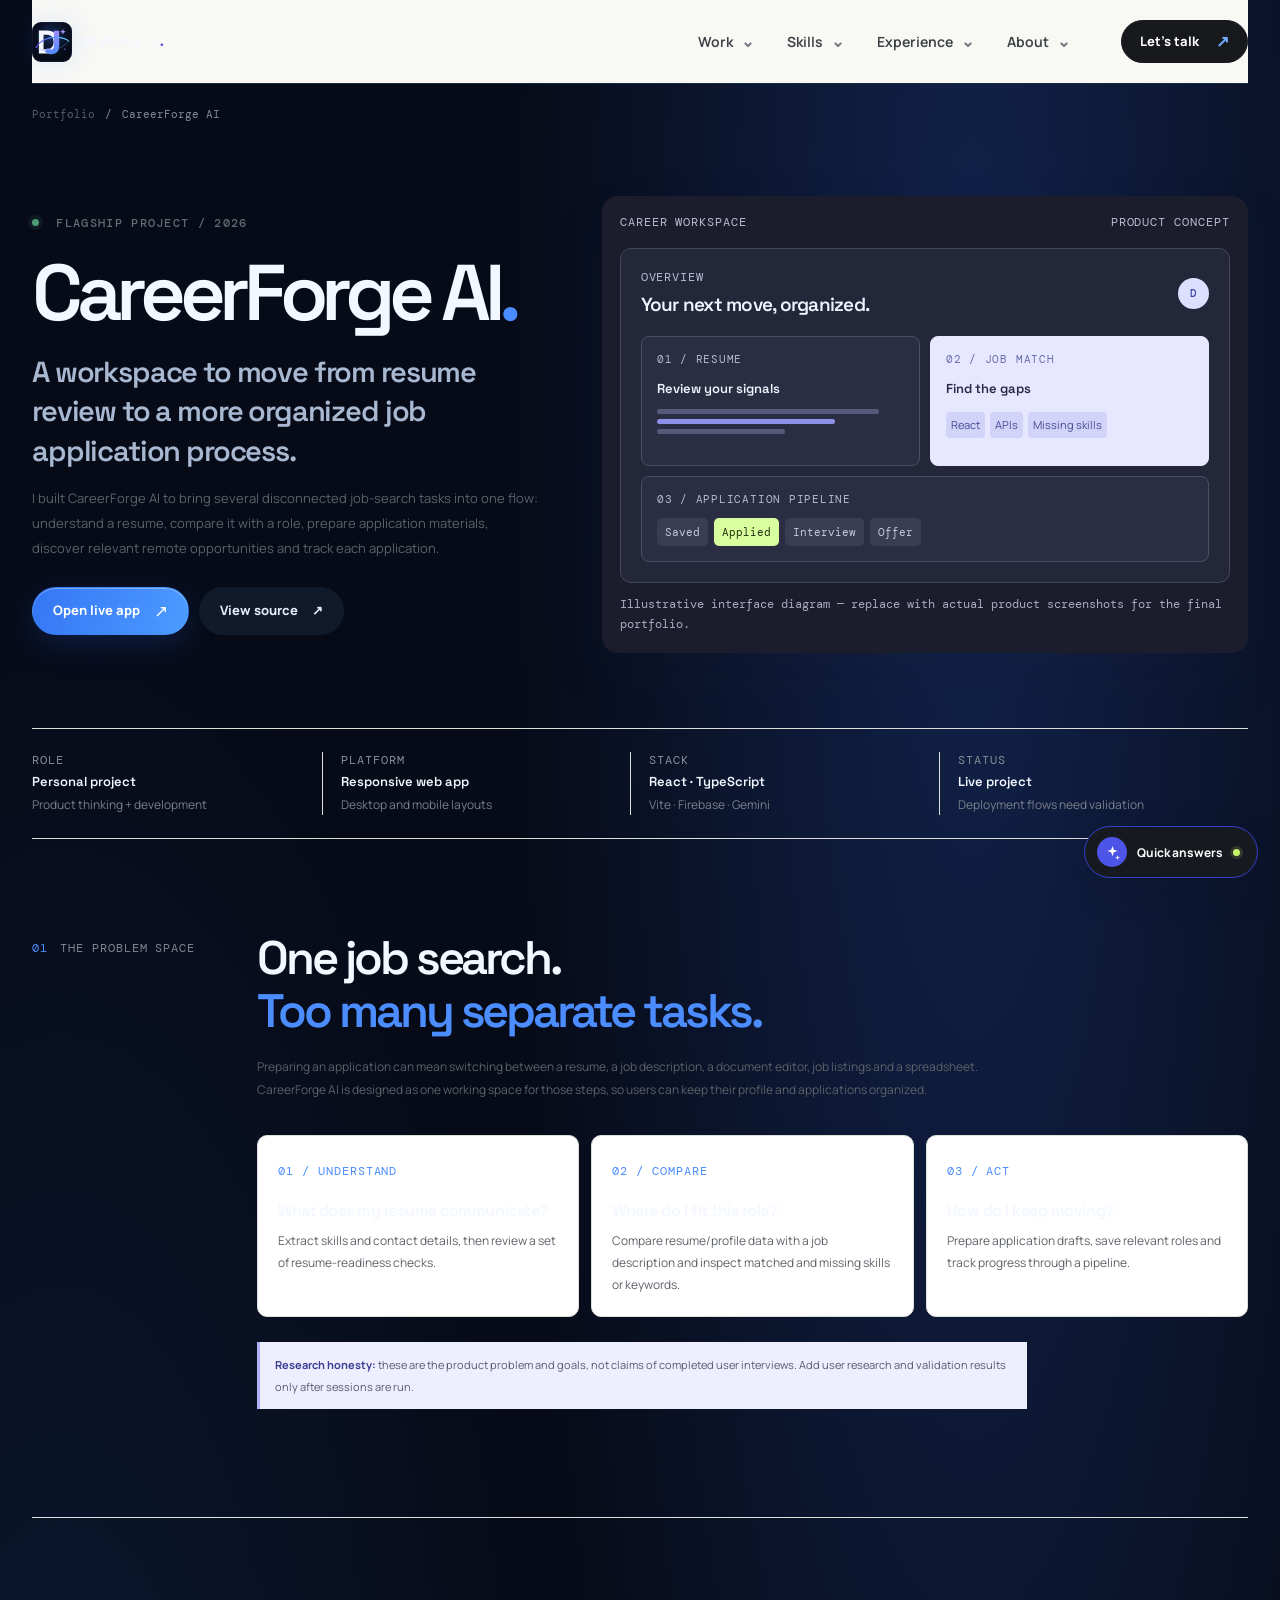
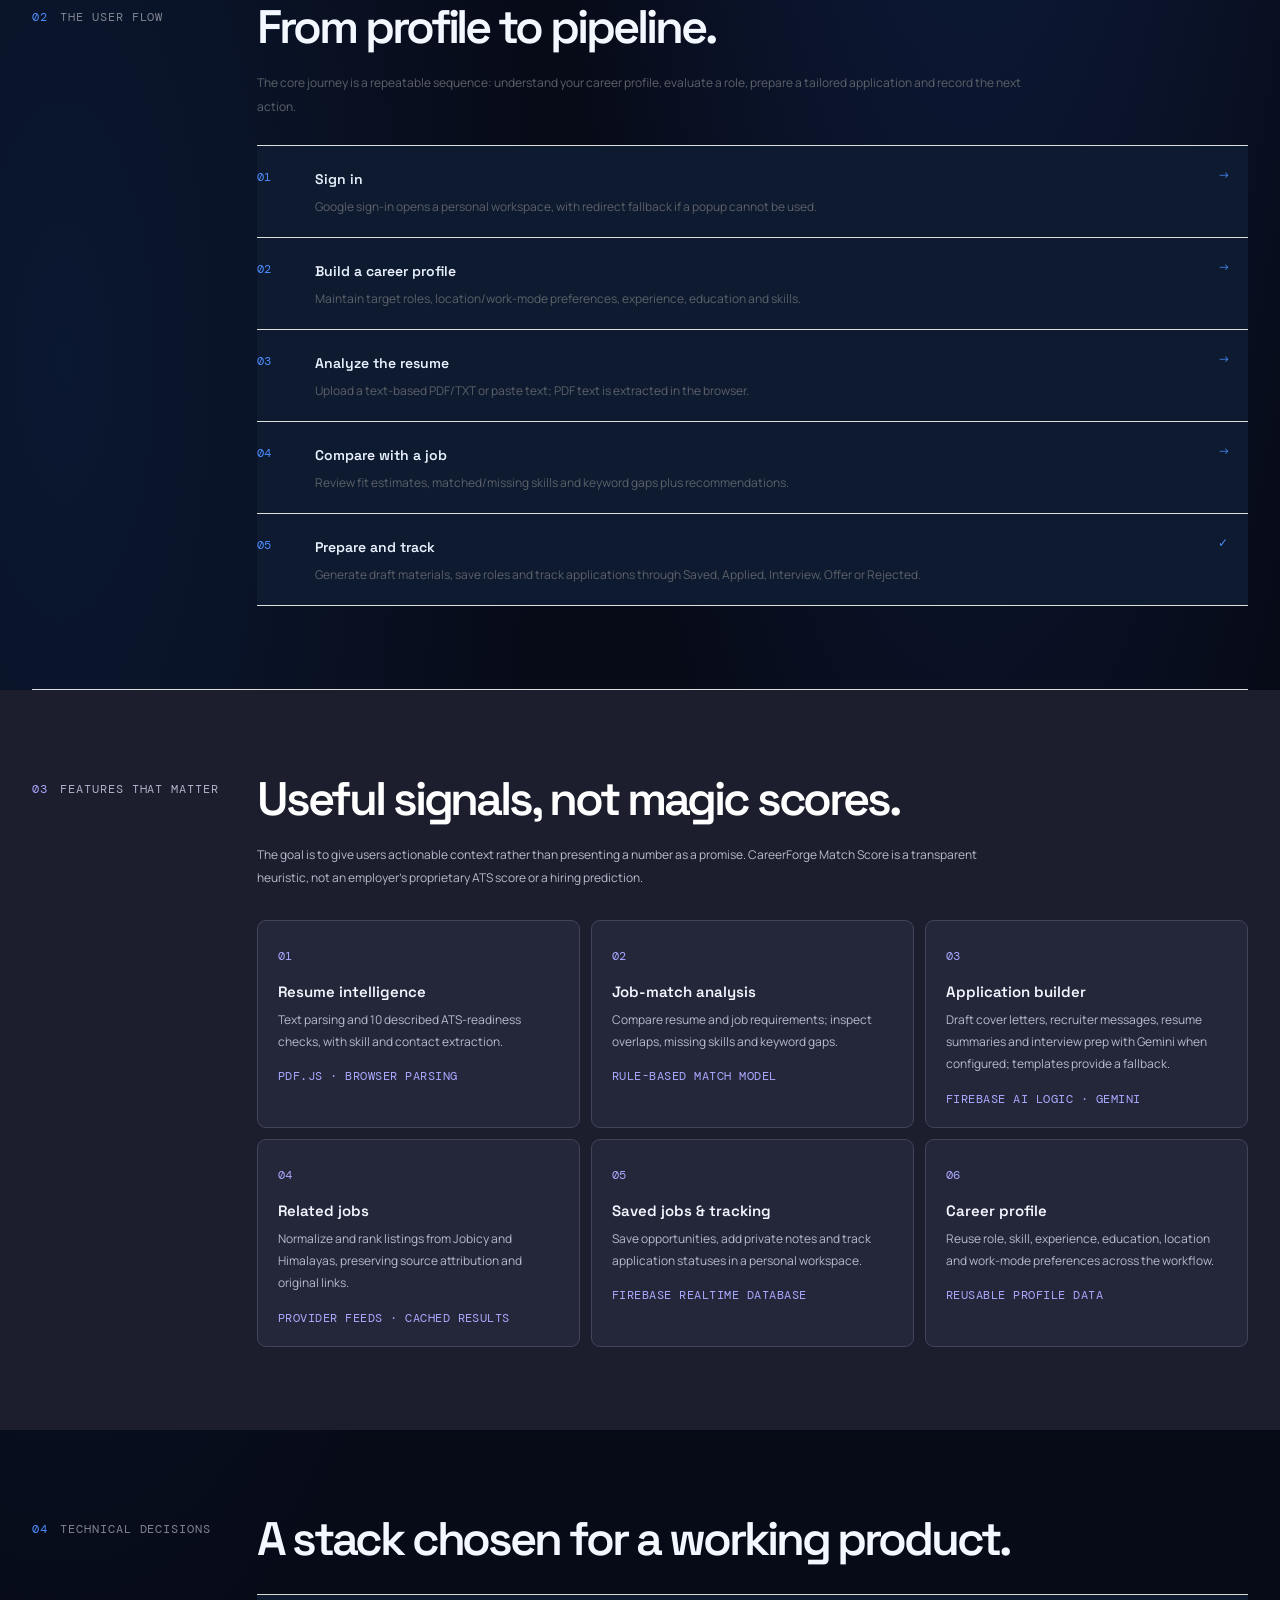
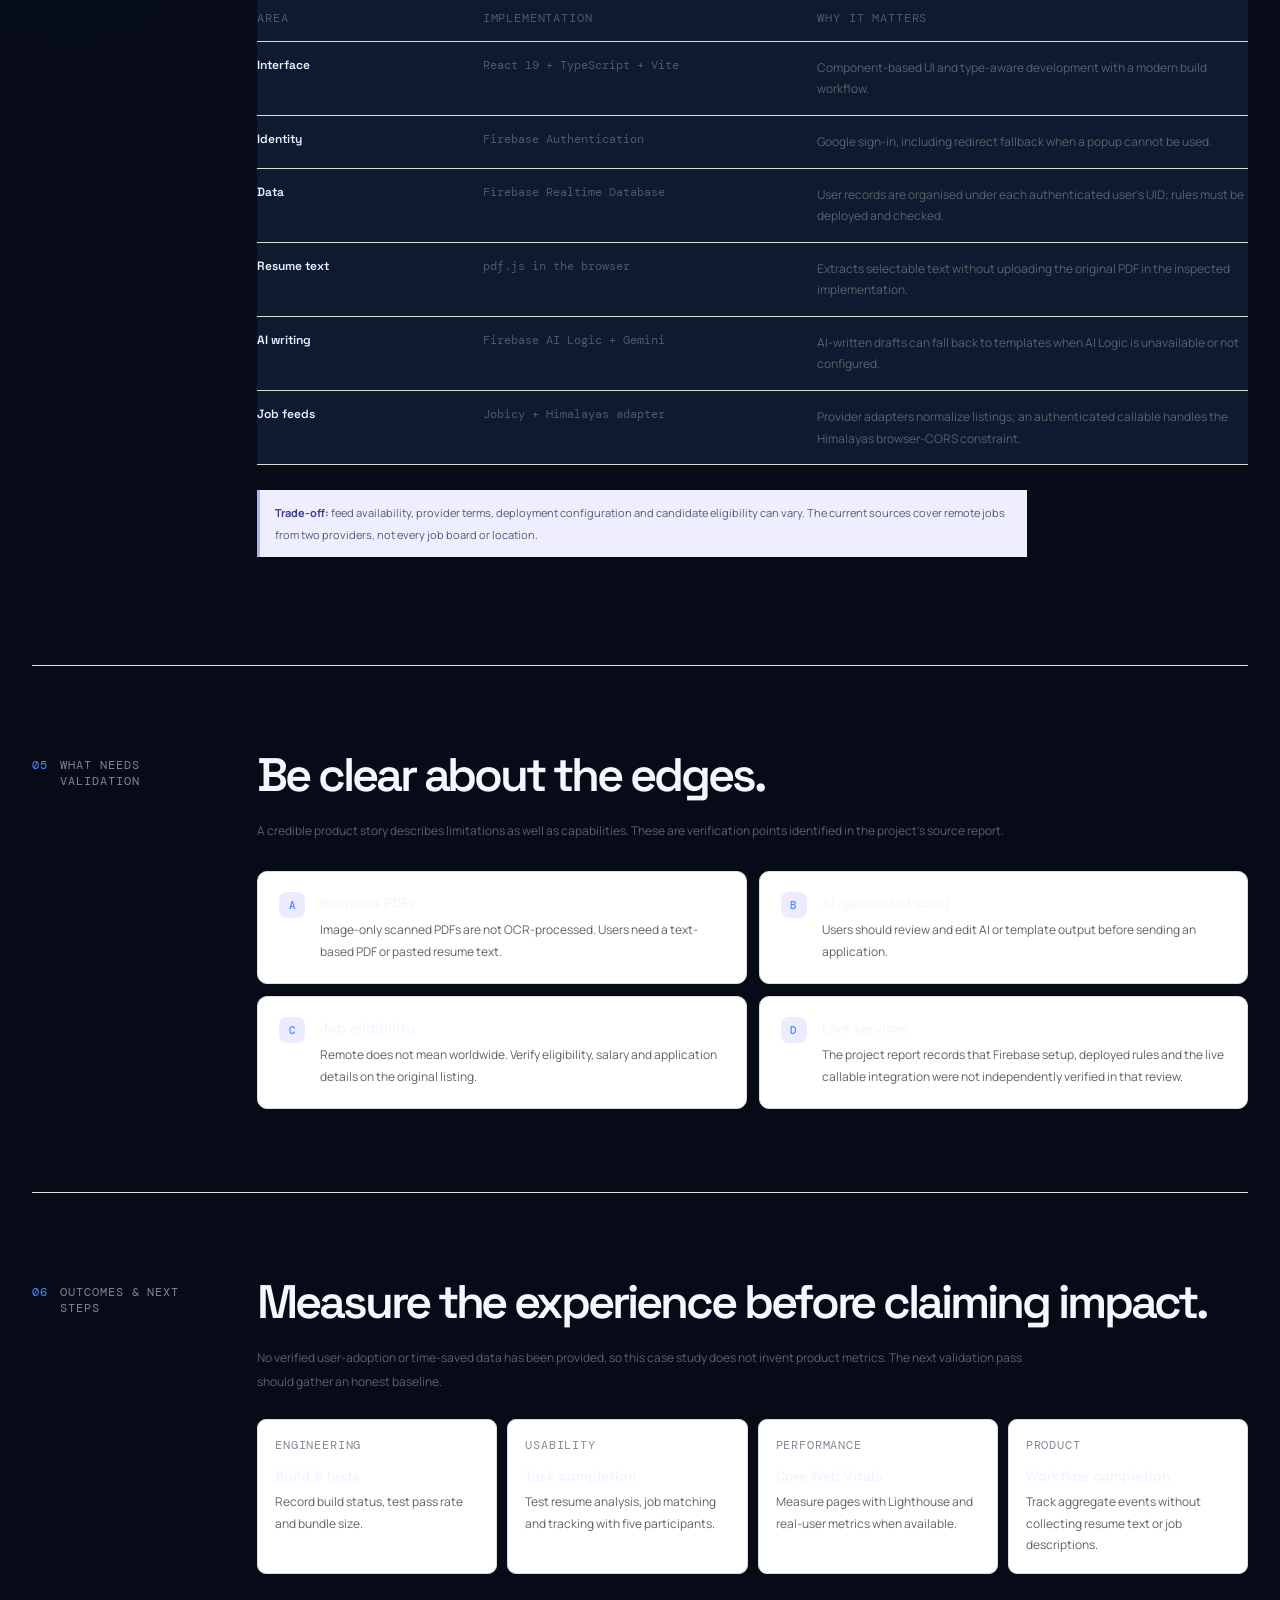
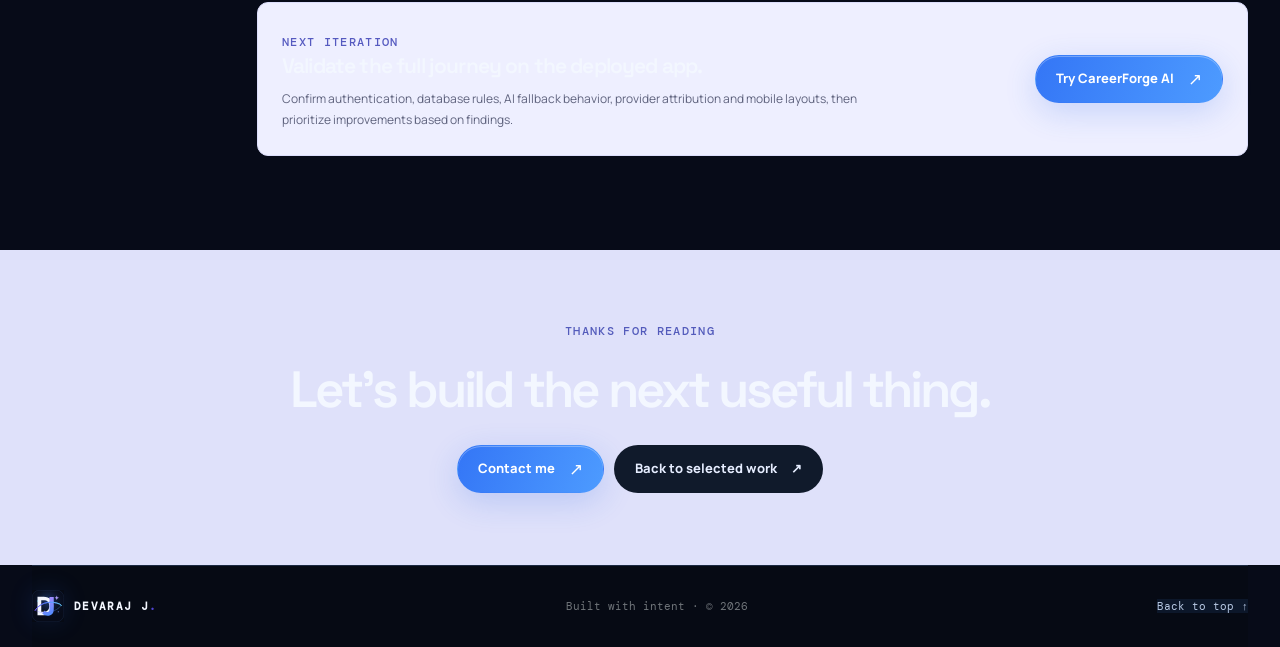
==== commit bd0c9d6e: "fix: polish motion and shared case study navigation" ====
--- a/case-study.html
+++ b/case-study.html
@@ -95,7 +95,7 @@
 <section class="case-end"><div class="section-wrap case-end-inner"><p class="eyebrow">THANKS FOR READING</p><h2>Let's build the next useful thing.</h2><div><a class="button button-primary" data-cursor="Contact" href="index.html#contact">Contact me <span aria-hidden="true">↗</span></a><a class="button button-secondary" href="index.html#work">Back to selected work <span aria-hidden="true">↗</span></a></div></div></section>
 </main>
 <footer class="site-footer"><a class="wordmark" href="index.html"><span class="wordmark-mark"><img class="wordmark-image" src="logo.svg" alt=""></span><span class="wordmark-name">DEVARAJ J<span class="wordmark-dot">.</span></span></a><span>Built with intent · © <span id="year"></span></span><a href="#top" class="back-top">Back to top ↑</a></footer>
-</div><script src="script.js?v=20261025-3"></script>
+</div>
 
   <div class="deva-ai-widget" id="deva-ai-widget">
     <aside class="deva-ai-panel" id="deva-ai-panel" role="dialog" aria-modal="false" aria-labelledby="deva-ai-title" aria-describedby="deva-ai-status" hidden>
--- a/reference-inspired.css
+++ b/reference-inspired.css
@@ -103,7 +103,7 @@
 .project-feature-study{grid-template-columns:minmax(310px,.92fr) minmax(0,1.08fr);margin-top:96px}
 .project-feature-study .project-art{order:2}
 .project-feature-study .project-description{order:1}
-.project-art{position:sticky;top:126px;align-self:start;display:block;overflow:hidden;text-decoration:none;border-radius:25px;padding:15px;background:#e8e9e3;border:1px solid #e0e1dc;transition:transform .5s cubic-bezier(.2,.75,.25,1),box-shadow .35s ease}
+.project-art{position:sticky;top:126px;align-self:start;translate:0 var(--scroll-shift,0px);will-change:translate;display:block;overflow:hidden;text-decoration:none;border-radius:25px;padding:15px;background:#e8e9e3;border:1px solid #e0e1dc;transition:transform .5s cubic-bezier(.2,.75,.25,1),box-shadow .35s ease}
 .project-art-career{background:linear-gradient(135deg,#e9e8ff,#dadbfa)}
 .project-art-study{background:linear-gradient(135deg,#e0f3ed,#c8e7dd)}
 .project-art:hover{transform:translateY(-4px);box-shadow:0 28px 65px #1c25221c}
@@ -348,5 +348,7 @@
   body:not(.redesign-home) .site-header{position:relative;inset:auto;backdrop-filter:none;-webkit-backdrop-filter:none;background:var(--paper);width:calc(100% - 36px);margin-inline:auto;padding-inline:0}
 }
 /* Non-essential visual metadata stays comfortably readable at 12px or larger. */
-body.redesign-home :is(.nav-dropdown small,.wordmark-name,.hero-meta,.preview-browserbar,.preview-pill small,.preview-caption,.intro-strip-inner>span,.project-art-label,.art-footer,.project-capabilities span,.stack-list span,.project-stack-label,.skill-group>p,.skill-pills span,.role-index,.role-link,.experience-row time,.experience-tag,.about-mark-panel>span,.contact-card-label,.site-footer>span,.back-top,.demo-stage-top,.demo-step small,.demo-dialog-footer>span){font-size:12px}
+body.redesign-home .eyebrow{font-size:12px}\nbody.redesign-home :is(.nav-dropdown small,.wordmark-name,.hero-meta,.preview-browserbar,.preview-pill small,.preview-caption,.intro-strip-inner>span,.project-art-label,.art-footer,.project-capabilities span,.stack-list span,.project-stack-label,.skill-group>p,.skill-pills span,.role-index,.role-link,.experience-row time,.experience-tag,.about-mark-panel>span,.contact-card-label,.site-footer>span,.back-top,.demo-stage-top,.demo-step small,.demo-dialog-footer>span){font-size:12px}
 body:not(.redesign-home) .case-main :is(small,.eyebrow,.case-section-label,.case-facts span,.case-facts small,.problem-cards p,.flow-list li>span,.flow-list li>div p,.capability-grid p,.capability-grid small,.decision-row,.decision-head,.decision-row>span,.decision-row>p,.learning-grid p,.metric-grid span,.metric-grid small){font-size:12px}
+
+body:not(.redesign-home) .case-main :is(.eyebrow,.case-visual-top,.case-visual-caption,.case-section-label,.case-facts span,.case-facts small,.problem-cards article>span,.problem-cards p,.flow-list li>span,.flow-list li>div p,.flow-list li>i,.case-note,.capability-grid article>span,.capability-grid p,.capability-grid small,.decision-row,.decision-head,.decision-row>span,.decision-row>p,.learning-grid p,.metric-grid span,.metric-grid small,.next-step p){font-size:12px}
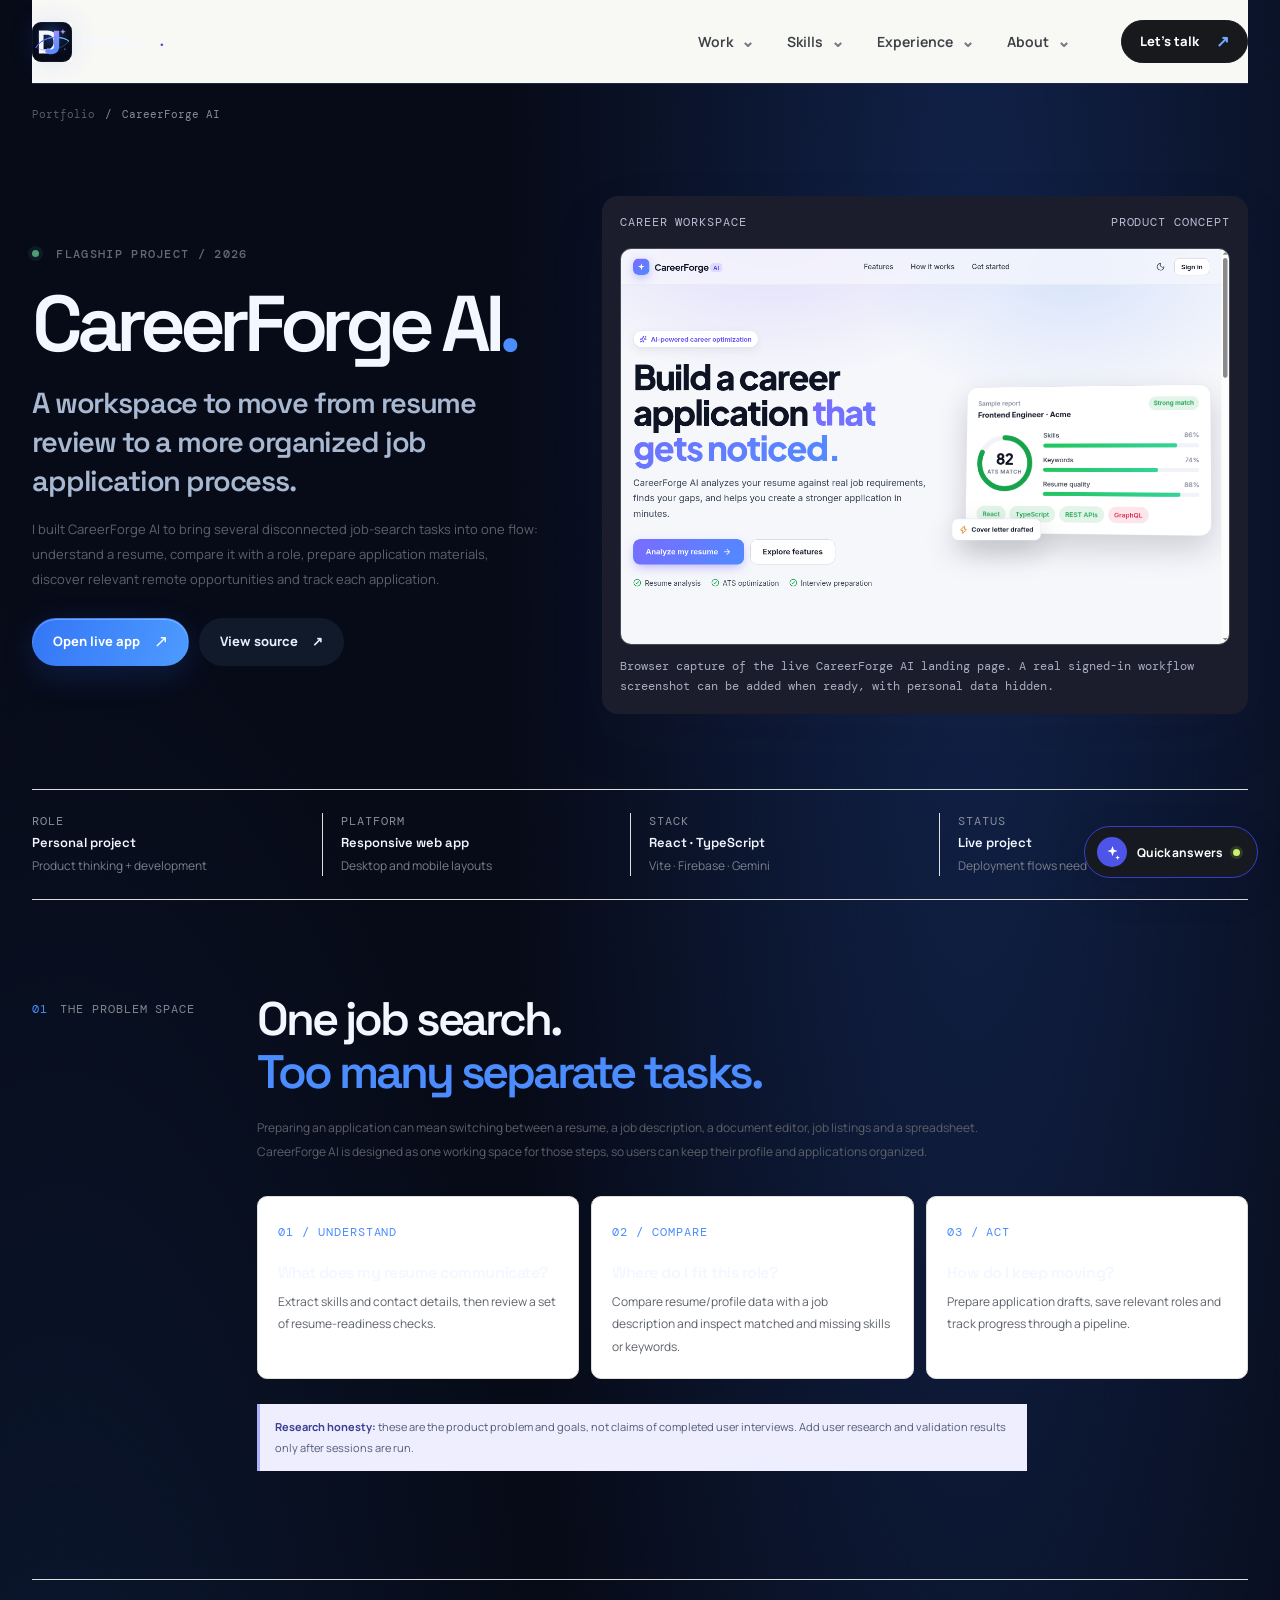
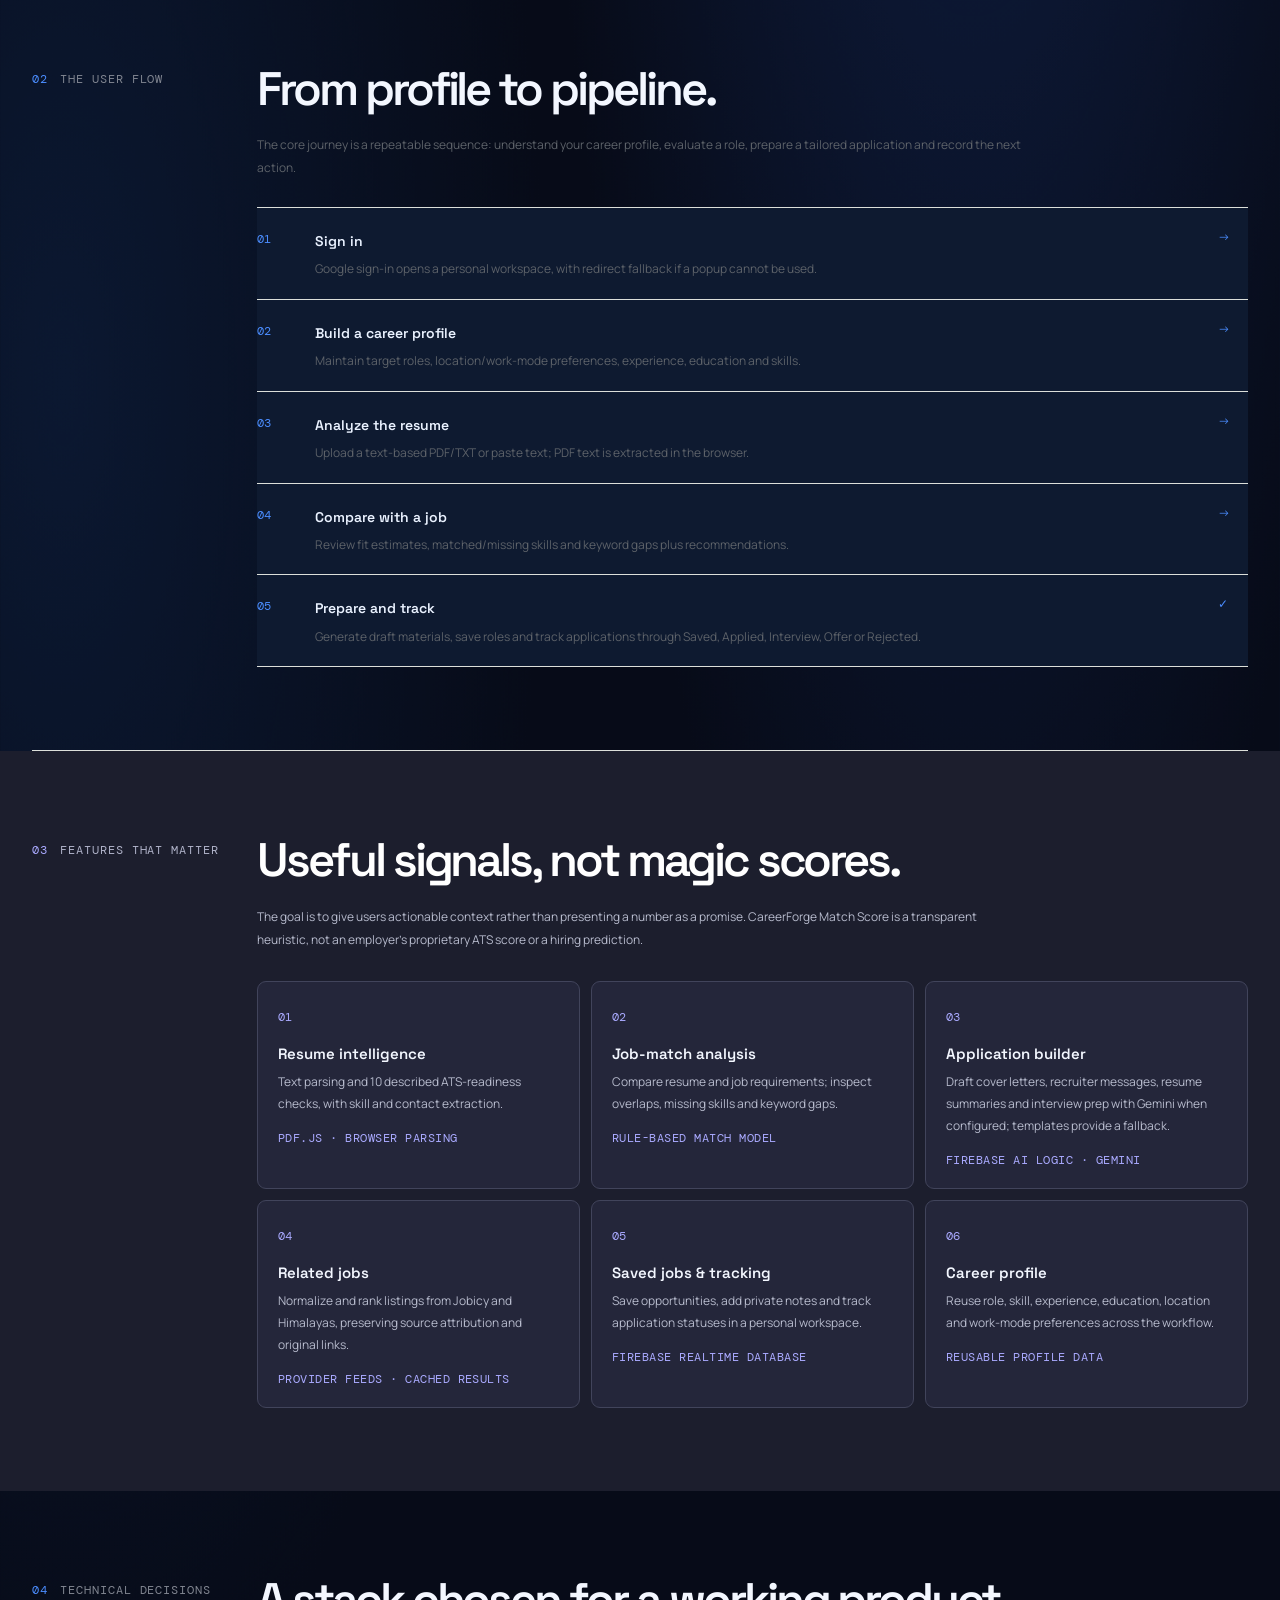
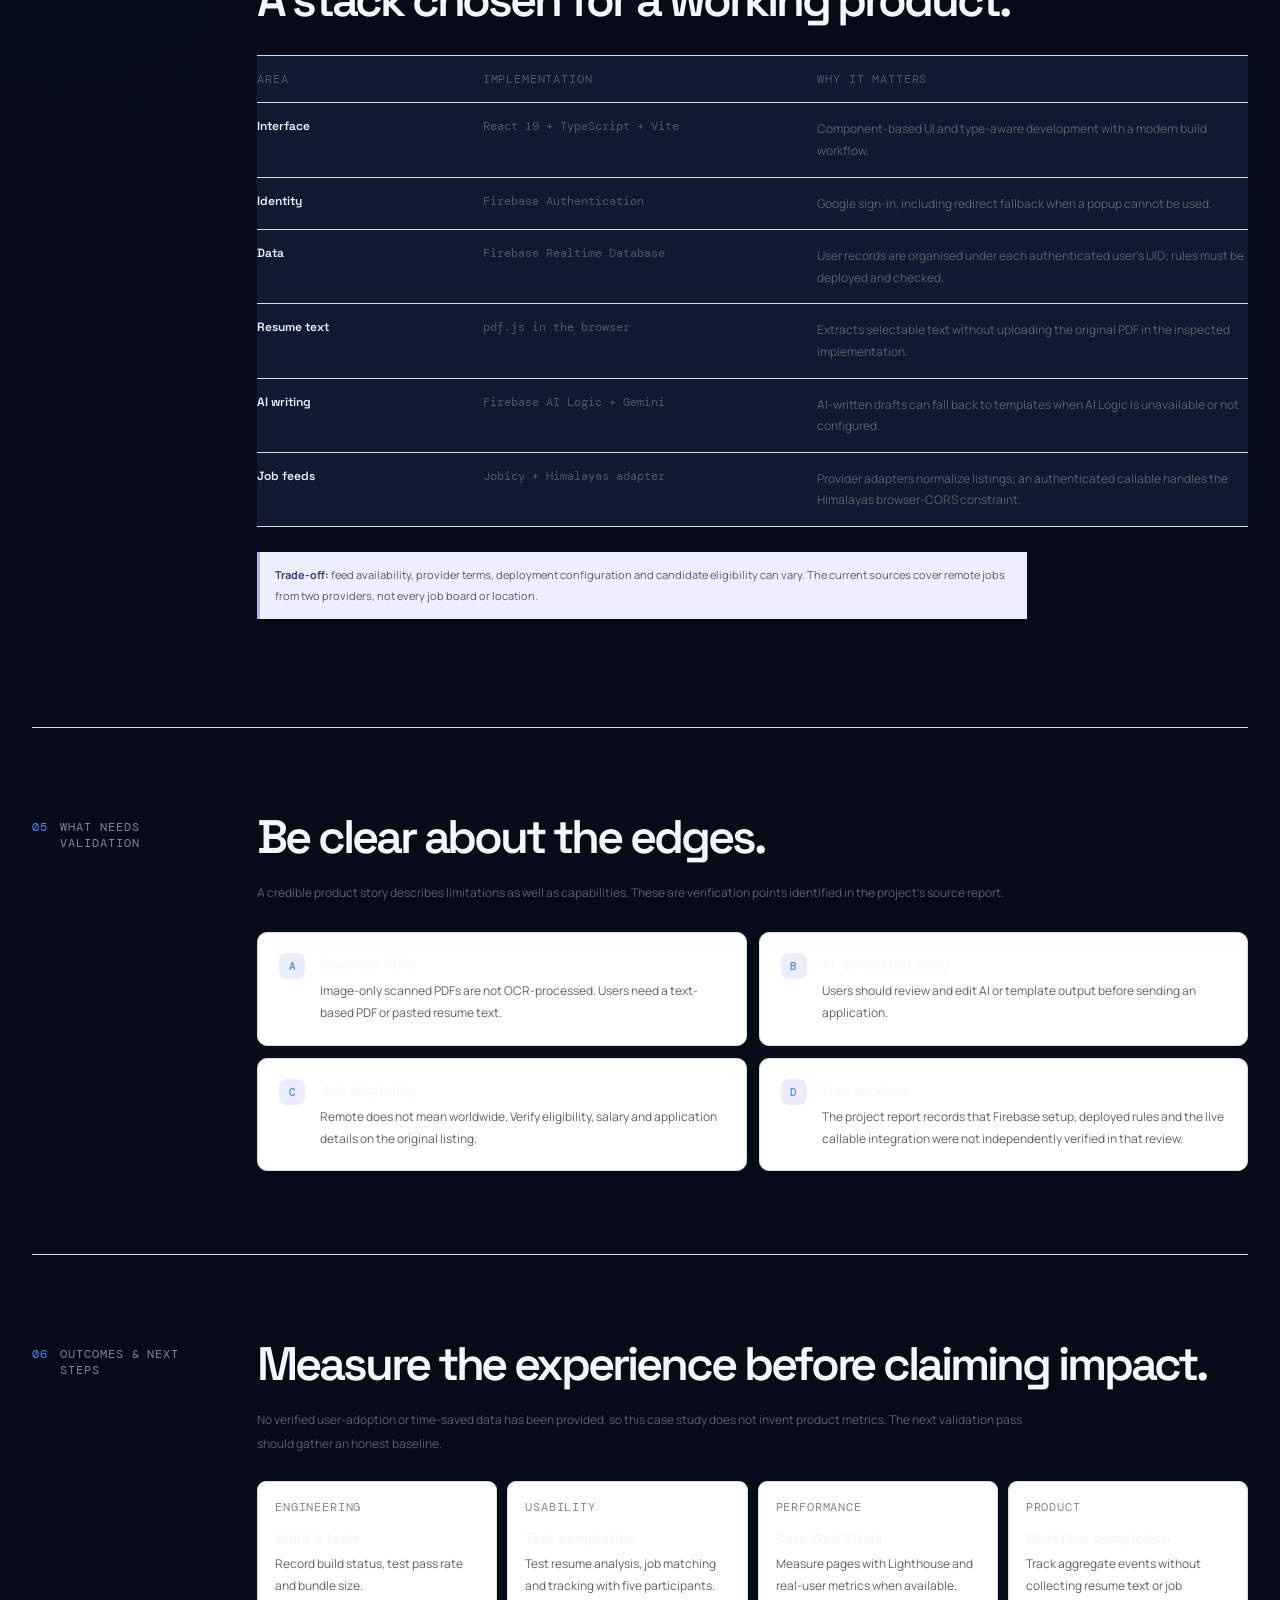
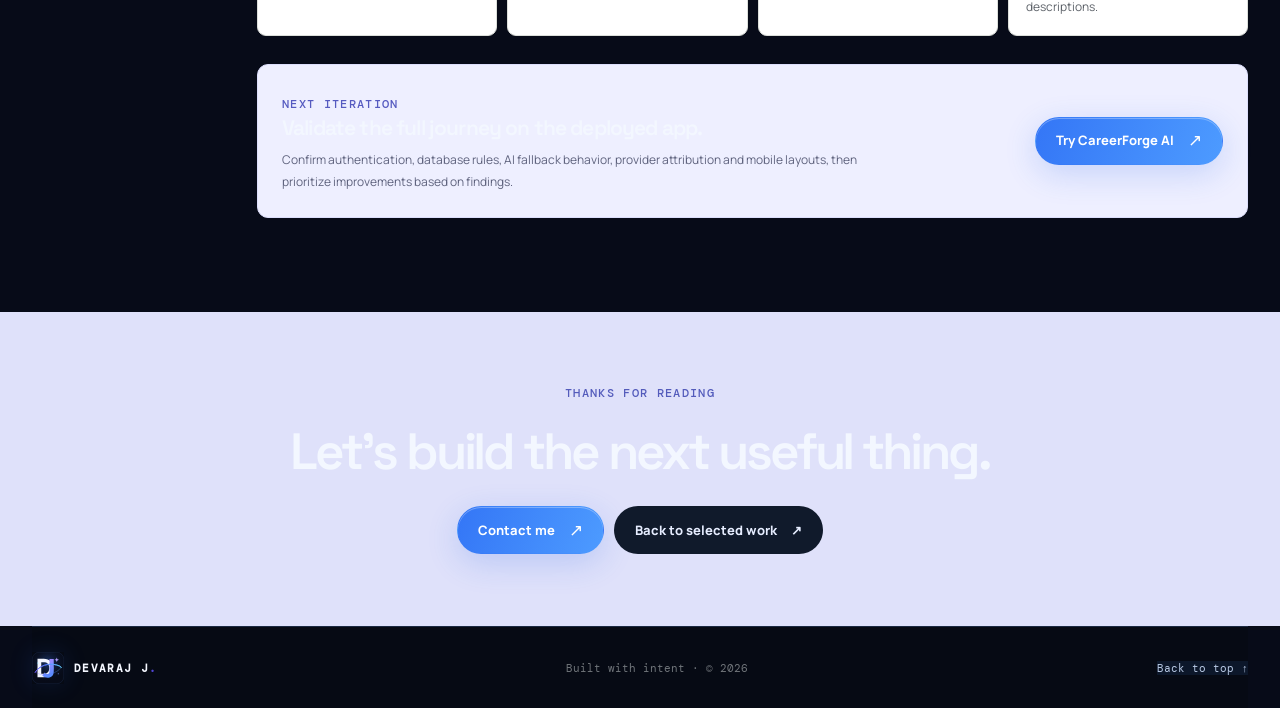
==== commit 47995ad2: "feat: use live project screenshots in portfolio" ====
--- a/case-study.html
+++ b/case-study.html
@@ -39,11 +39,8 @@
 <div class="case-hero-actions"><a class="button button-primary" data-cursor="View project" href="https://careerforge-ai.de5.net/" target="_blank" rel="noopener noreferrer">Open live app <span aria-hidden="true">↗</span></a><a class="button button-secondary" href="https://github.com/devauchiha001/careerforge-ai-main" target="_blank" rel="noopener noreferrer">View source <span aria-hidden="true">↗</span></a></div></div>
 <div class="case-visual reveal" aria-label="Concept illustration of the CareerForge AI workflow">
 <div class="case-visual-top"><span>CAREER WORKSPACE</span><span>PRODUCT CONCEPT</span></div>
-<div class="case-dashboard"><div class="case-dashboard-head"><div><small>OVERVIEW</small><b>Your next move, organized.</b></div><span class="dashboard-avatar">D</span></div>
-<div class="case-dashboard-grid"><div class="dashboard-tile"><span>01 / RESUME</span><b>Review your signals</b><div class="fake-lines"><i></i><i></i><i></i></div></div>
-<div class="dashboard-tile accent-tile"><span>02 / JOB MATCH</span><b>Find the gaps</b><div class="skill-chips"><i>React</i><i>APIs</i><i>Missing skills</i></div></div>
-<div class="dashboard-tile wide-tile"><span>03 / APPLICATION PIPELINE</span><div class="pipeline"><i>Saved</i><b>Applied</b><i>Interview</i><i>Offer</i></div></div></div></div>
-<p class="case-visual-caption">Illustrative interface diagram — replace with actual product screenshots for the final portfolio.</p></div></section>
+<img class="case-live-screenshot" src="assets/careerforge-live-screenshot.png" alt="Screenshot of the deployed CareerForge AI landing page, captured at 1200 by 780 pixels." width="1200" height="780" fetchpriority="high">
+<p class="case-visual-caption">Browser capture of the live CareerForge AI landing page. A real signed-in workflow screenshot can be added when ready, with personal data hidden.</p></div></section>
 <section class="case-facts" aria-label="Project details">
 <div><span>ROLE</span><b>Personal project</b><small>Product thinking + development</small></div><div><span>PLATFORM</span><b>Responsive web app</b><small>Desktop and mobile layouts</small></div><div><span>STACK</span><b>React · TypeScript</b><small>Vite · Firebase · Gemini</small></div><div><span>STATUS</span><b>Live project</b><small>Deployment flows need validation</small></div></section>
 <section class="case-section"><div class="case-section-label"><span>01</span><span>THE PROBLEM SPACE</span></div><div class="case-section-content">
--- a/case-study.css
+++ b/case-study.css
@@ -4,3 +4,5 @@
 .wordmark-image{display:block;width:100%;height:100%;object-fit:contain}
 .site-footer .wordmark-mark{width:32px;height:32px;border:0;border-radius:0}
 @media(max-width:700px){.wordmark-mark{width:36px;height:36px}}
+
+.case-live-screenshot{display:block;width:100%;height:auto;aspect-ratio:1200/780;object-fit:cover;margin-top:18px;border-radius:11px;border:1px solid #ffffff30}
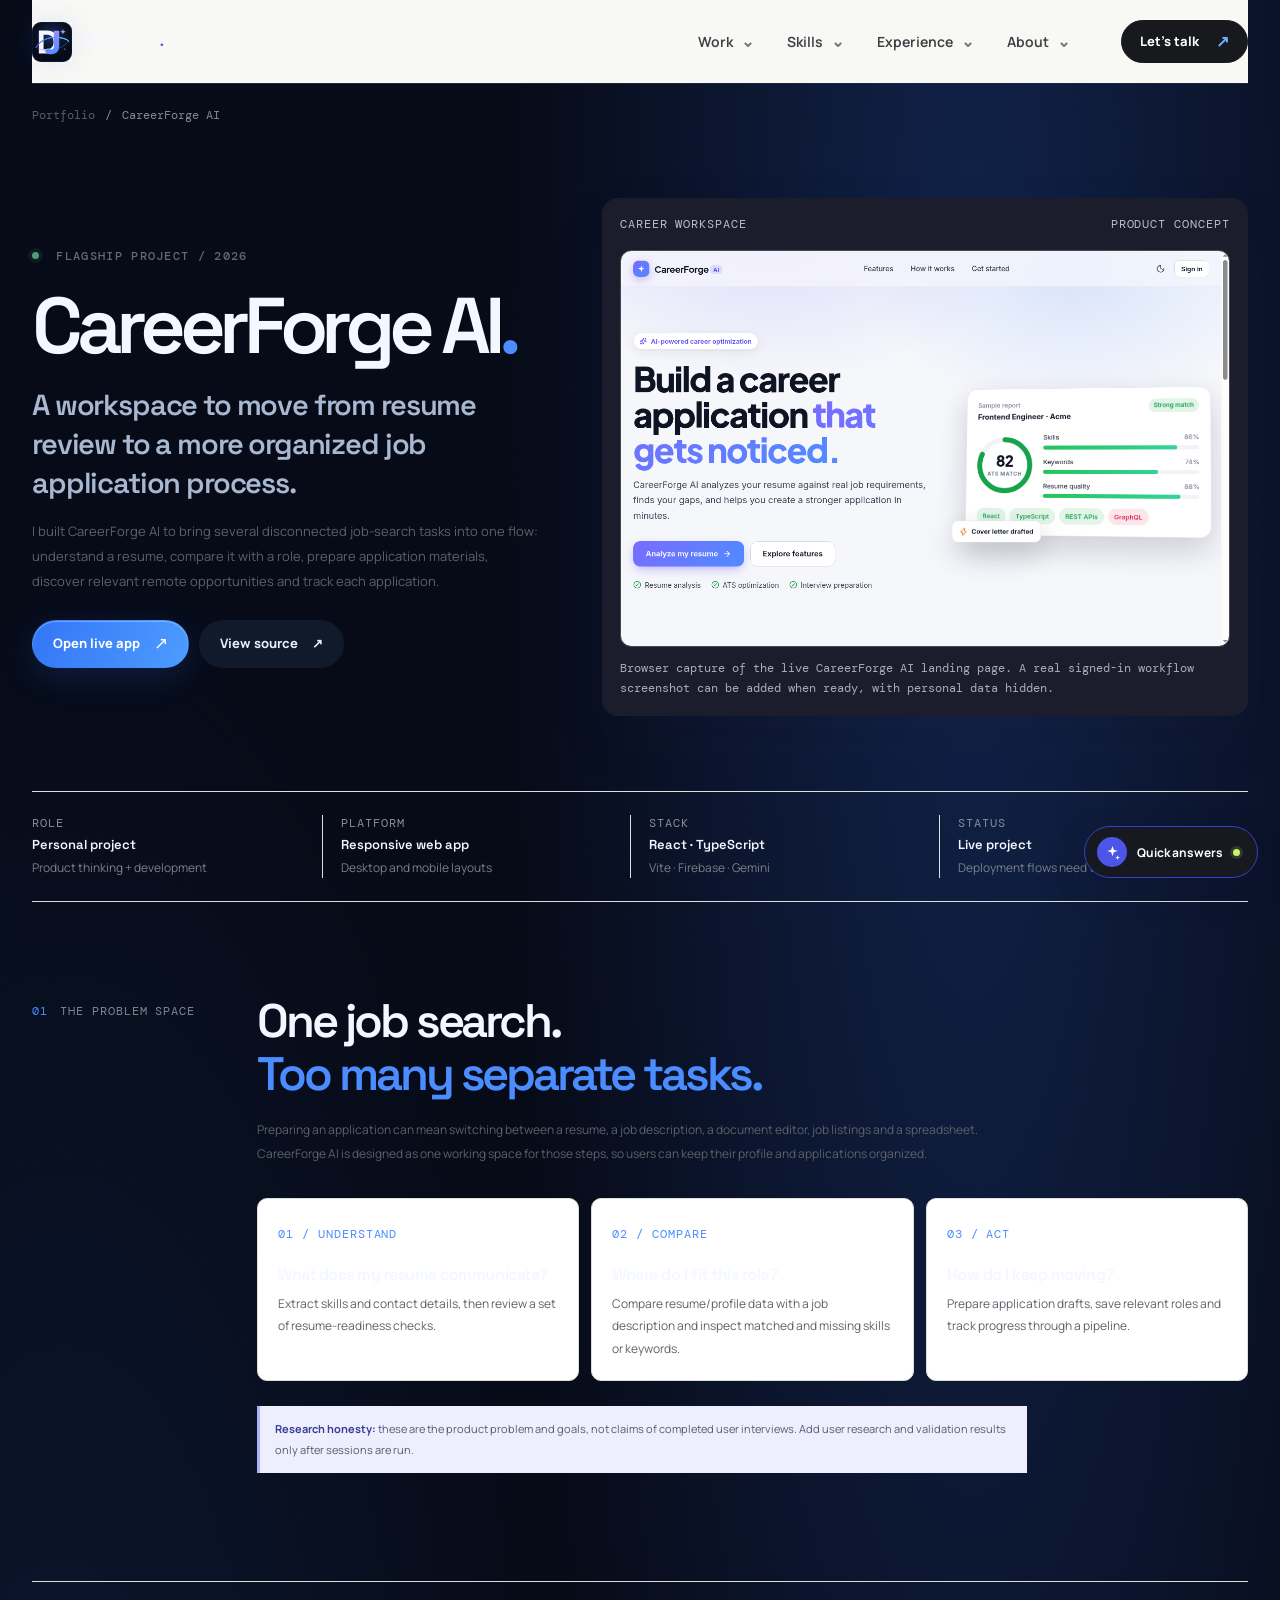
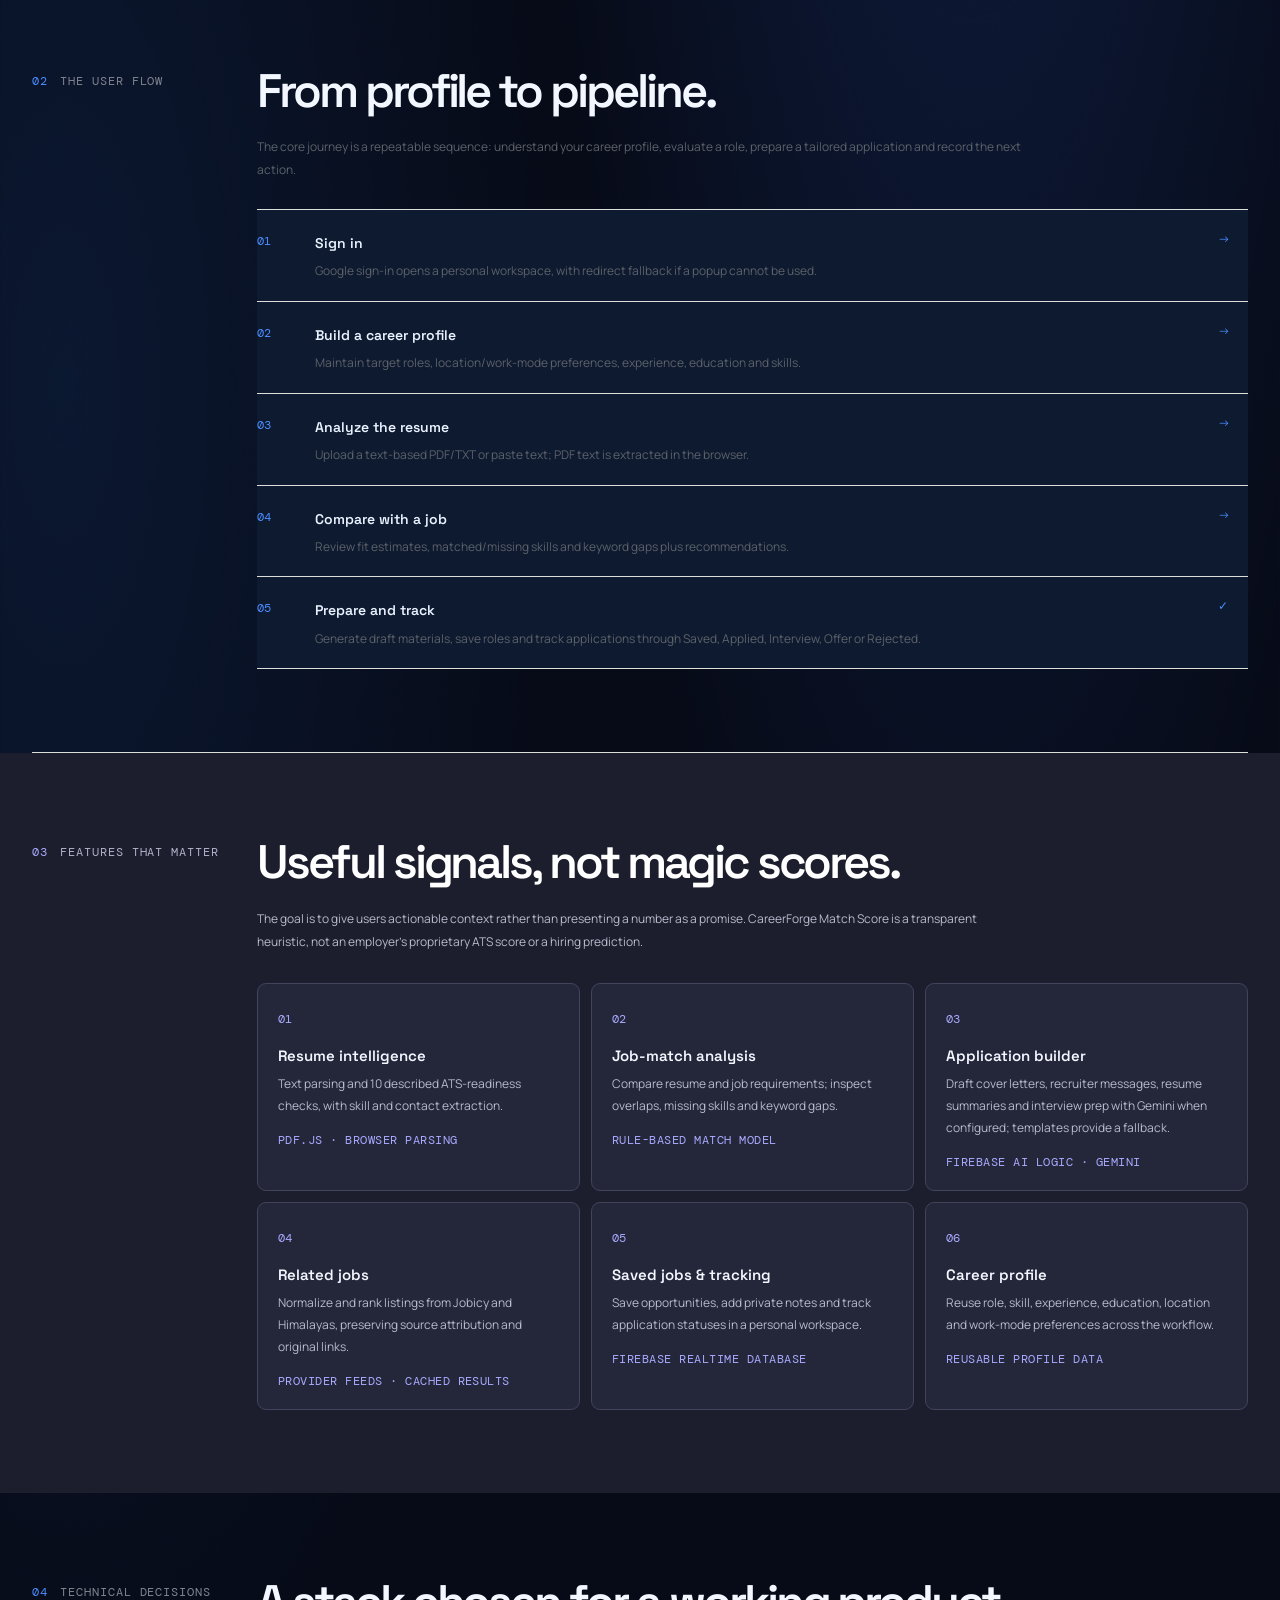
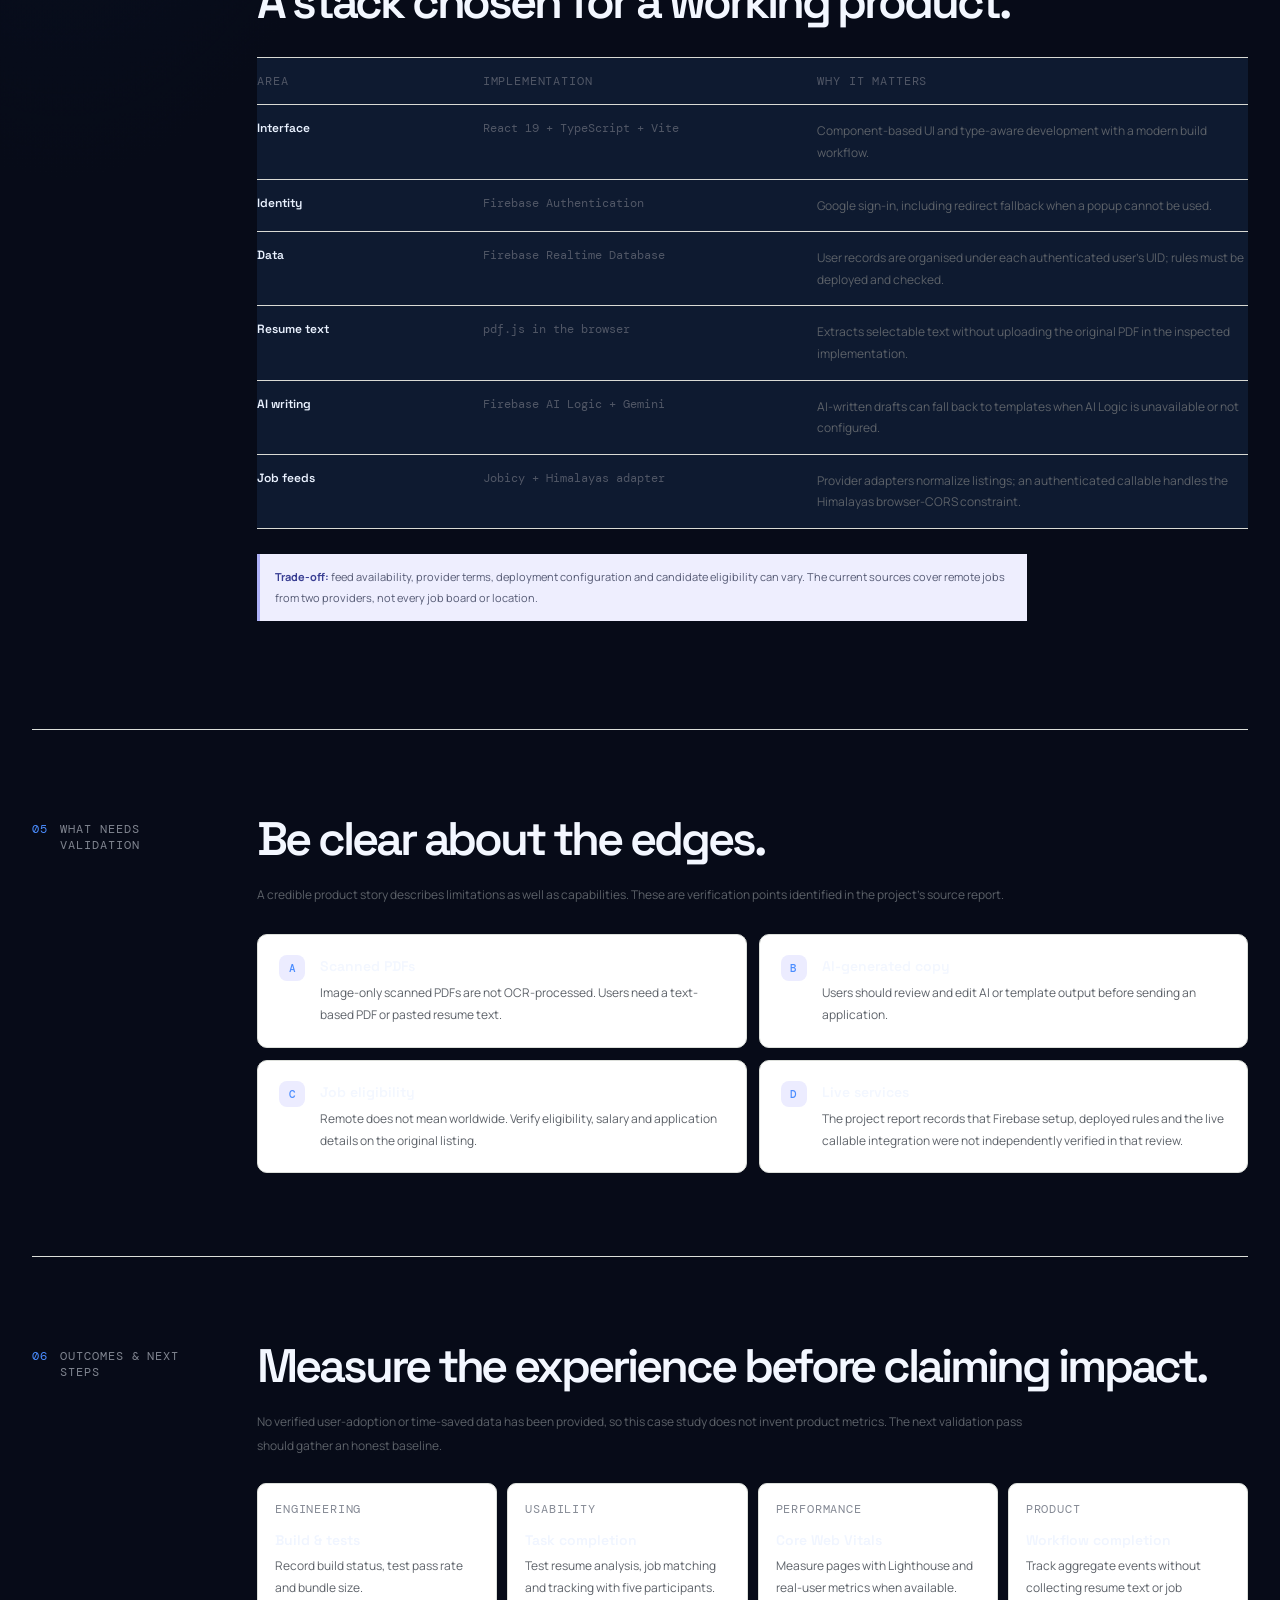
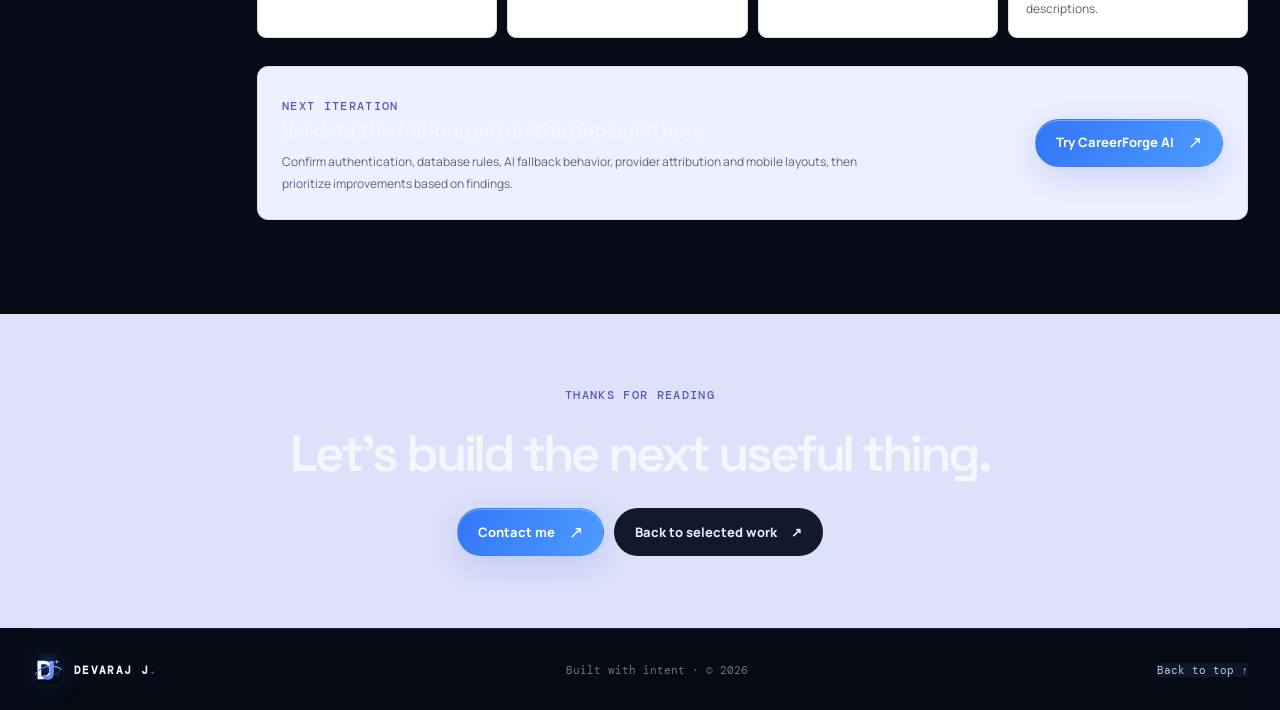
==== commit ae50d02e: "fix: refresh shared asset cache keys" ====
--- a/case-study.html
+++ b/case-study.html
@@ -15,7 +15,7 @@
 <link rel="stylesheet" href="style.css?v=20261026-1"><link rel="stylesheet" href="case-study.css?v=20261026-1">
 <script type="application/ld+json">{"@context":"https://schema.org","@type":"SoftwareApplication","name":"CareerForge AI","applicationCategory":"BusinessApplication","operatingSystem":"Web","url":"https://careerforge-ai.de5.net/","author":{"@type":"Person","name":"Devaraj J"}}</script>
   <link rel="stylesheet" href="ai-assistant.css?v=20261026-1">
-  <link rel="stylesheet" href="reference-inspired.css?v=20261027-1">
+  <link rel="stylesheet" href="reference-inspired.css?v=20261027-2">
 </head>
 <body>
 <a class="skip-link" href="#main">Skip to content</a><div class="site-shell">
@@ -137,5 +137,5 @@
     </button>
   </div>
 <script src="ai-assistant.js?v=20261026-1"></script>
-<script src="reference-inspired.js?v=20261027-1" defer></script>
+<script src="reference-inspired.js?v=20261027-2" defer></script>
 </body></html>
--- a/reference-inspired.css
+++ b/reference-inspired.css
@@ -352,3 +352,13 @@
 body:not(.redesign-home) .case-main :is(small,.eyebrow,.case-section-label,.case-facts span,.case-facts small,.problem-cards p,.flow-list li>span,.flow-list li>div p,.capability-grid p,.capability-grid small,.decision-row,.decision-head,.decision-row>span,.decision-row>p,.learning-grid p,.metric-grid span,.metric-grid small){font-size:12px}
 
 body:not(.redesign-home) .case-main :is(.eyebrow,.case-visual-top,.case-visual-caption,.case-section-label,.case-facts span,.case-facts small,.problem-cards article>span,.problem-cards p,.flow-list li>span,.flow-list li>div p,.flow-list li>i,.case-note,.capability-grid article>span,.capability-grid p,.capability-grid small,.decision-row,.decision-head,.decision-row>span,.decision-row>p,.learning-grid p,.metric-grid span,.metric-grid small,.next-step p){font-size:12px}
+
+/* Minimum 12px for visible microcopy without shrinking larger controls. */
+body.redesign-home .deva-ai-widget :is(.deva-ai-heading span,.deva-ai-online,.deva-ai-status,.deva-ai-message-label,.deva-ai-bubble,.deva-ai-actions a,.deva-ai-suggestions button,.deva-ai-form label,.deva-ai-footnote){font-size:12px}
+@media(max-width:760px){
+  body.redesign-home .header-contact,
+  body.redesign-home .intro-strip-inner>div,
+  body.redesign-home .preview-pill b,
+  body.redesign-home .deva-ai-launcher{font-size:12px}
+}
+body:not(.redesign-home) .case-breadcrumb{font-size:12px}
